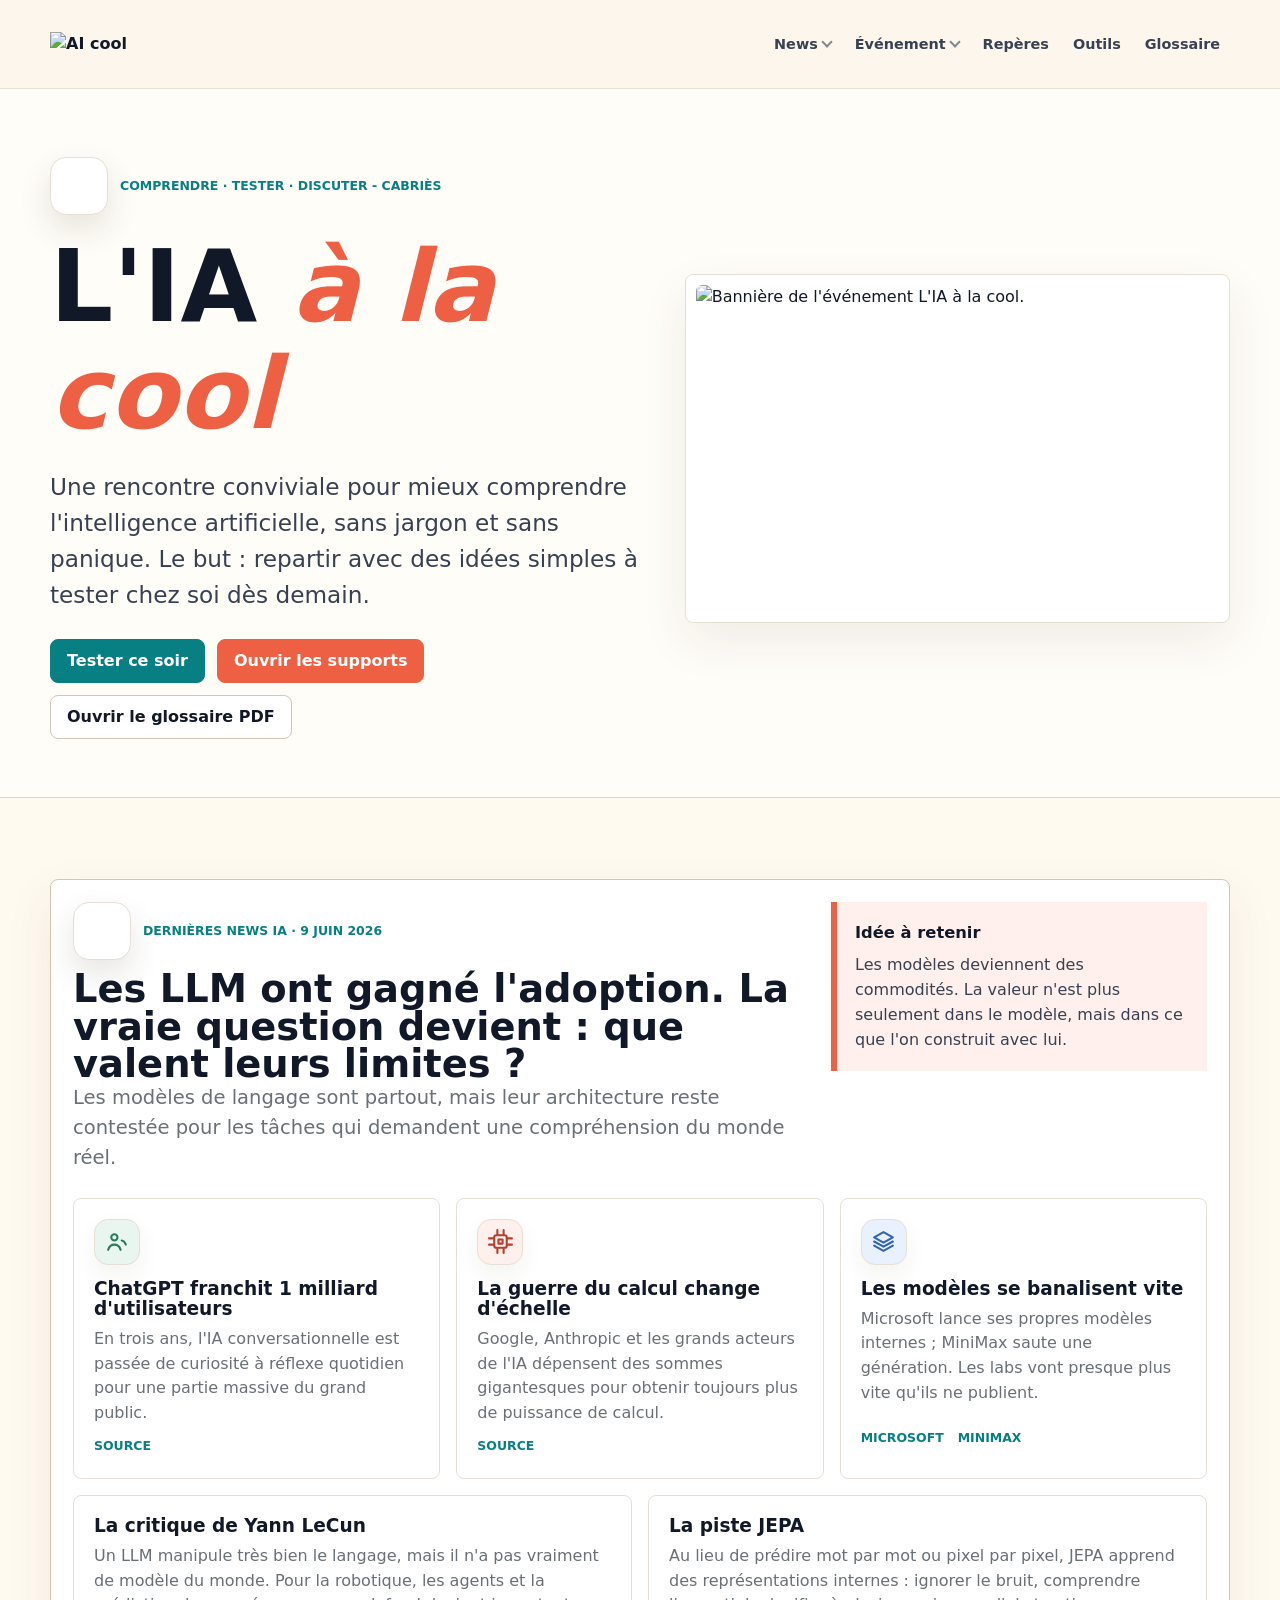
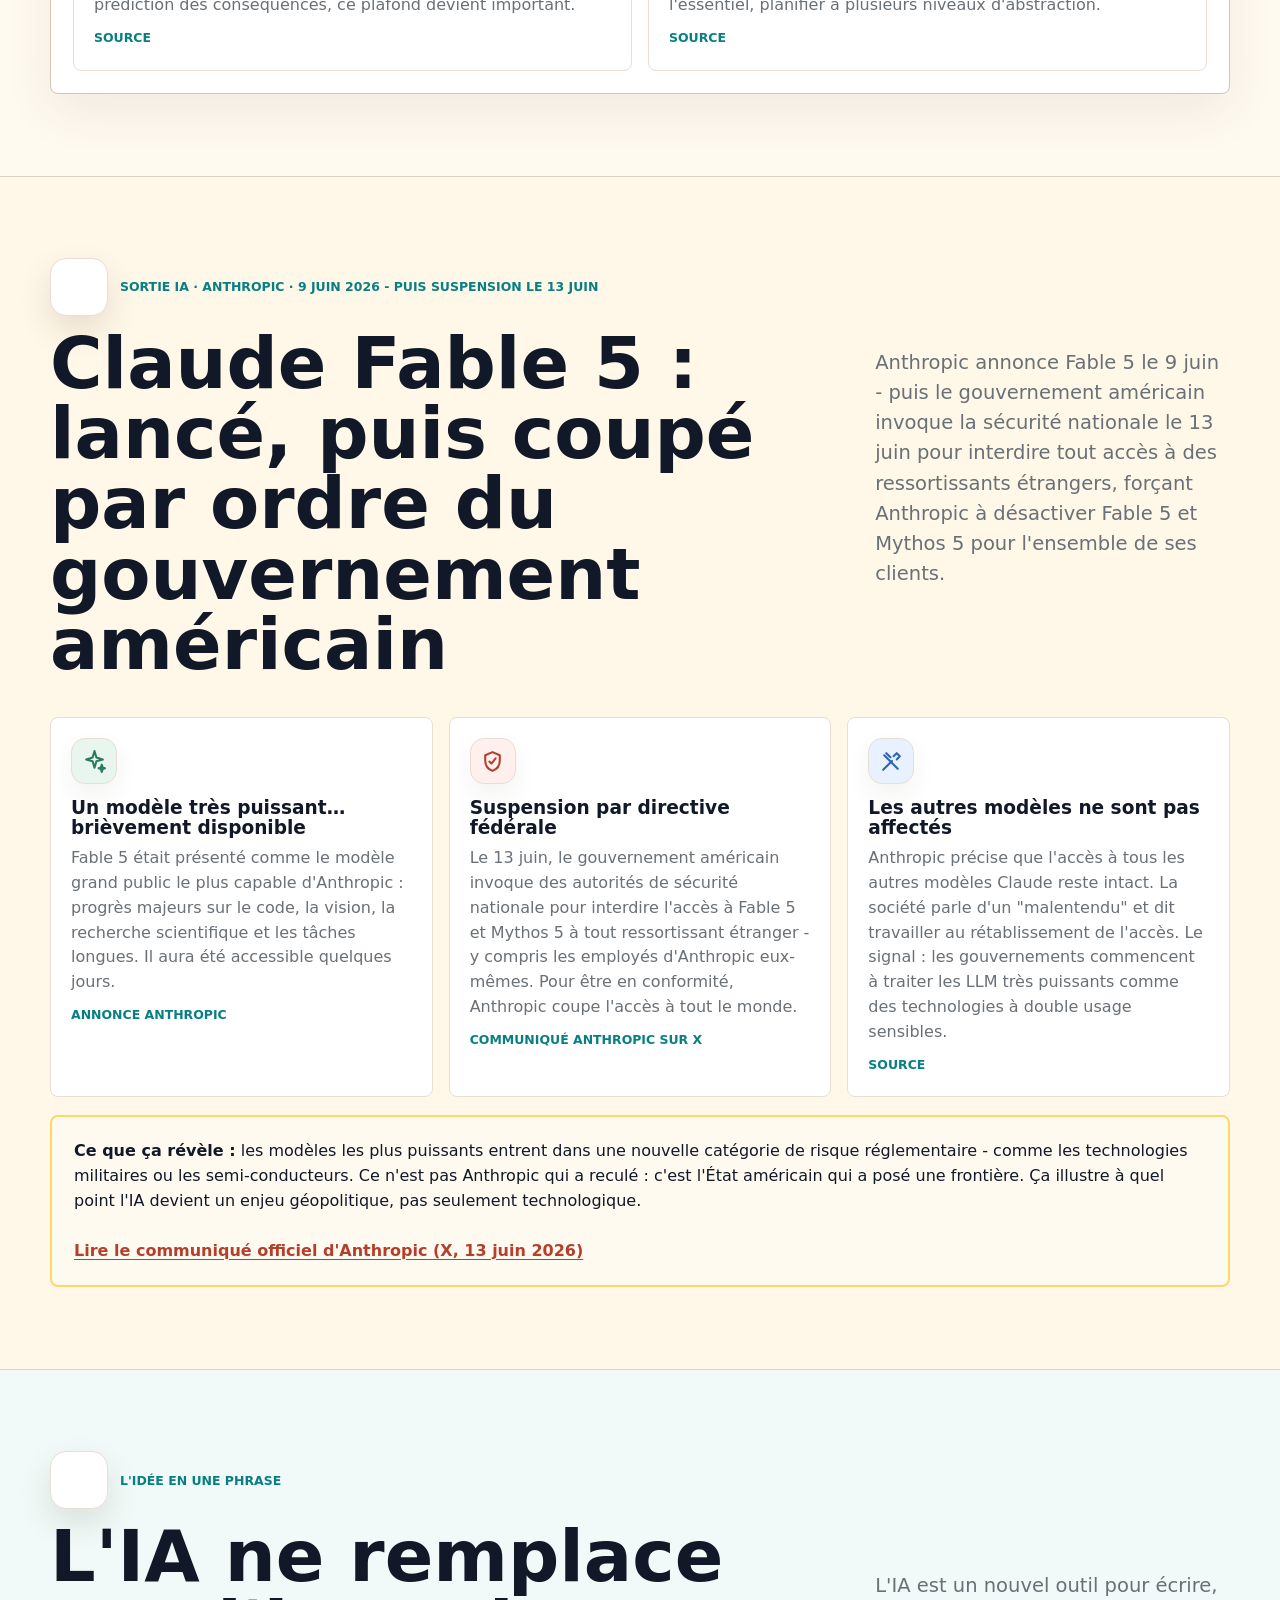
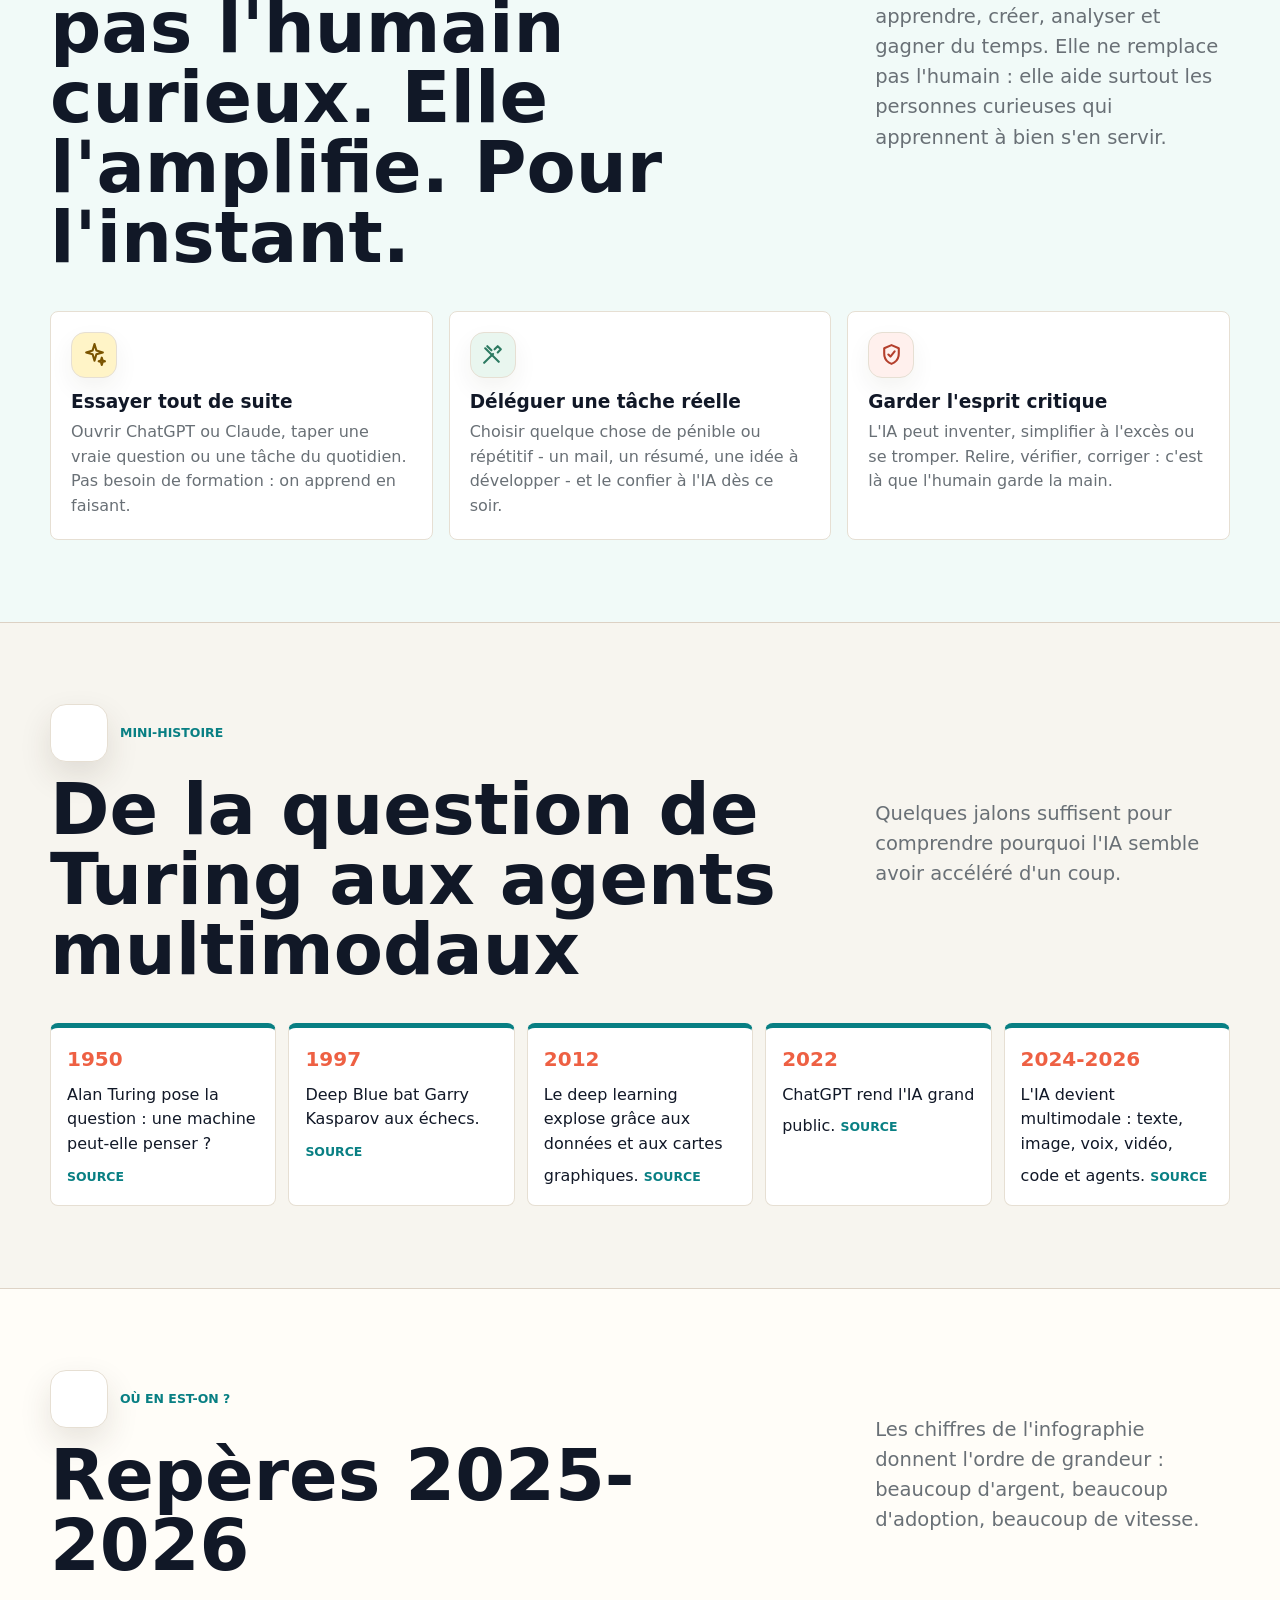
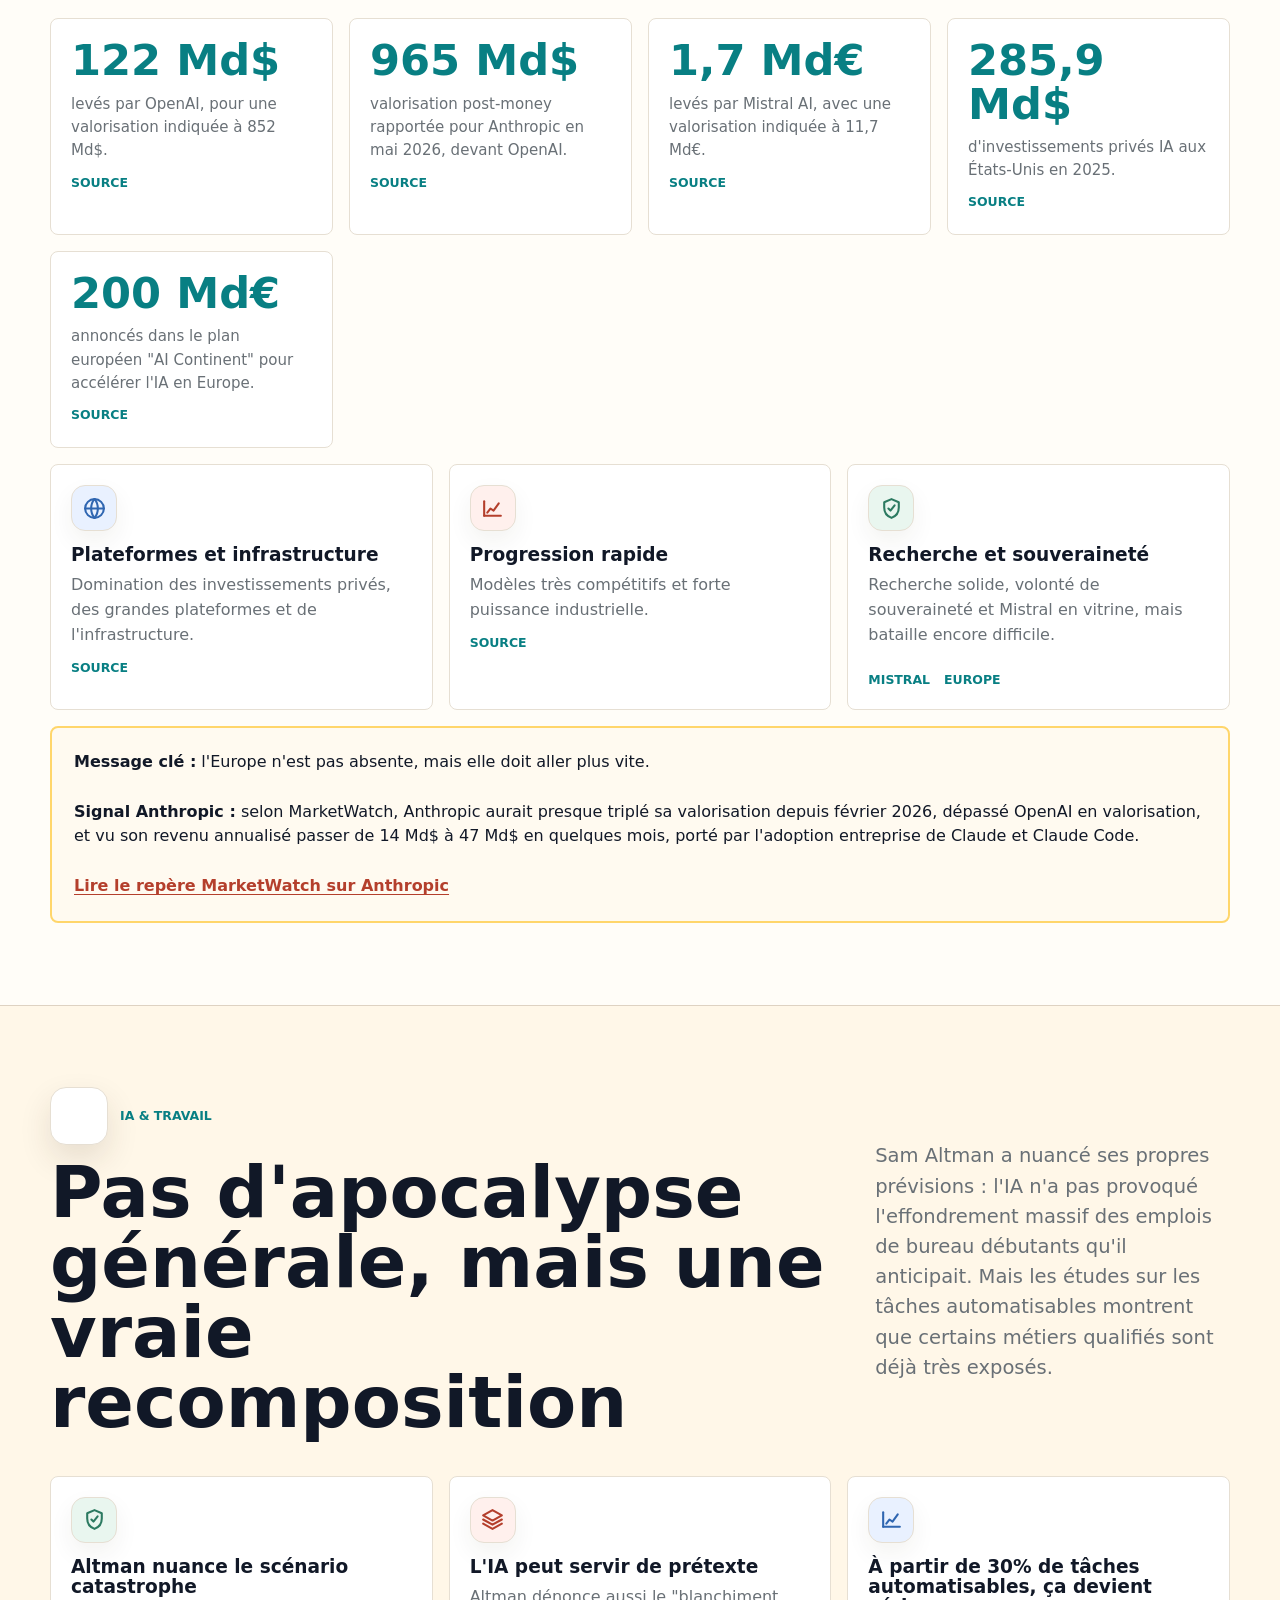
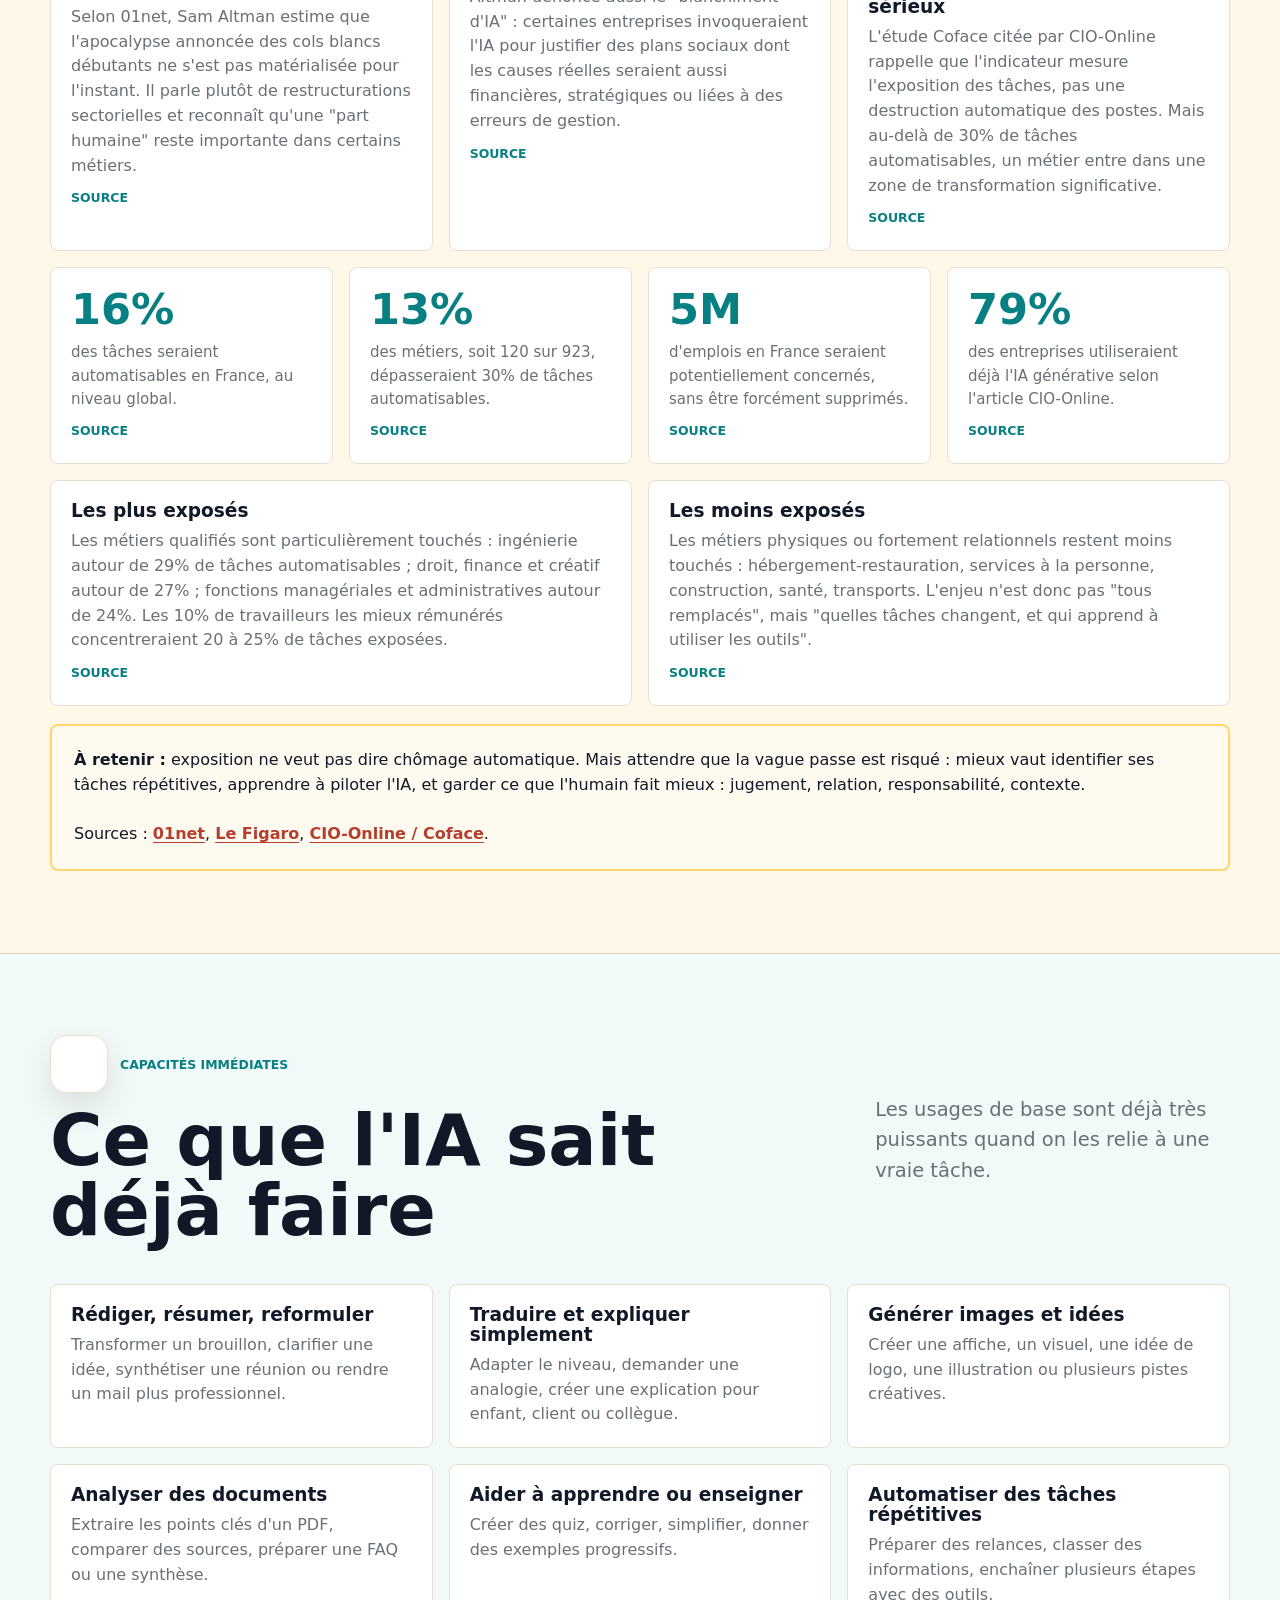
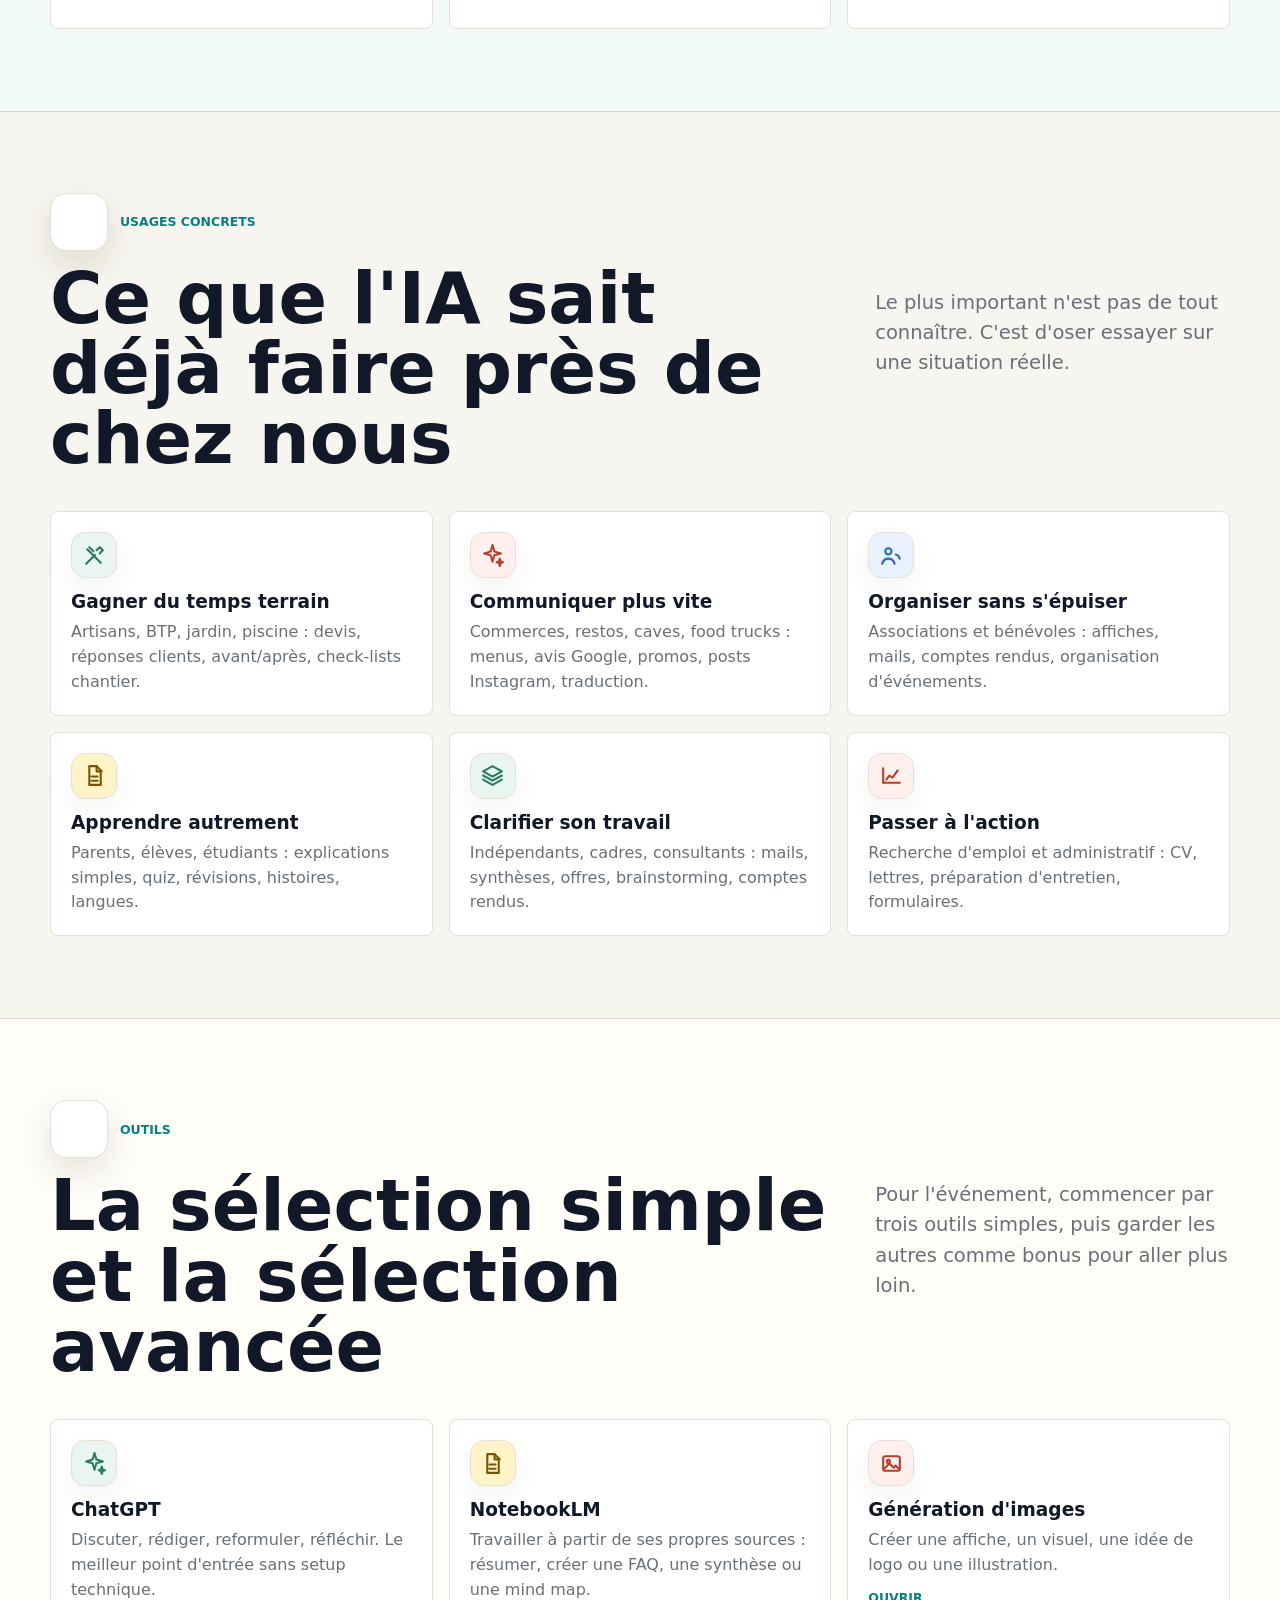
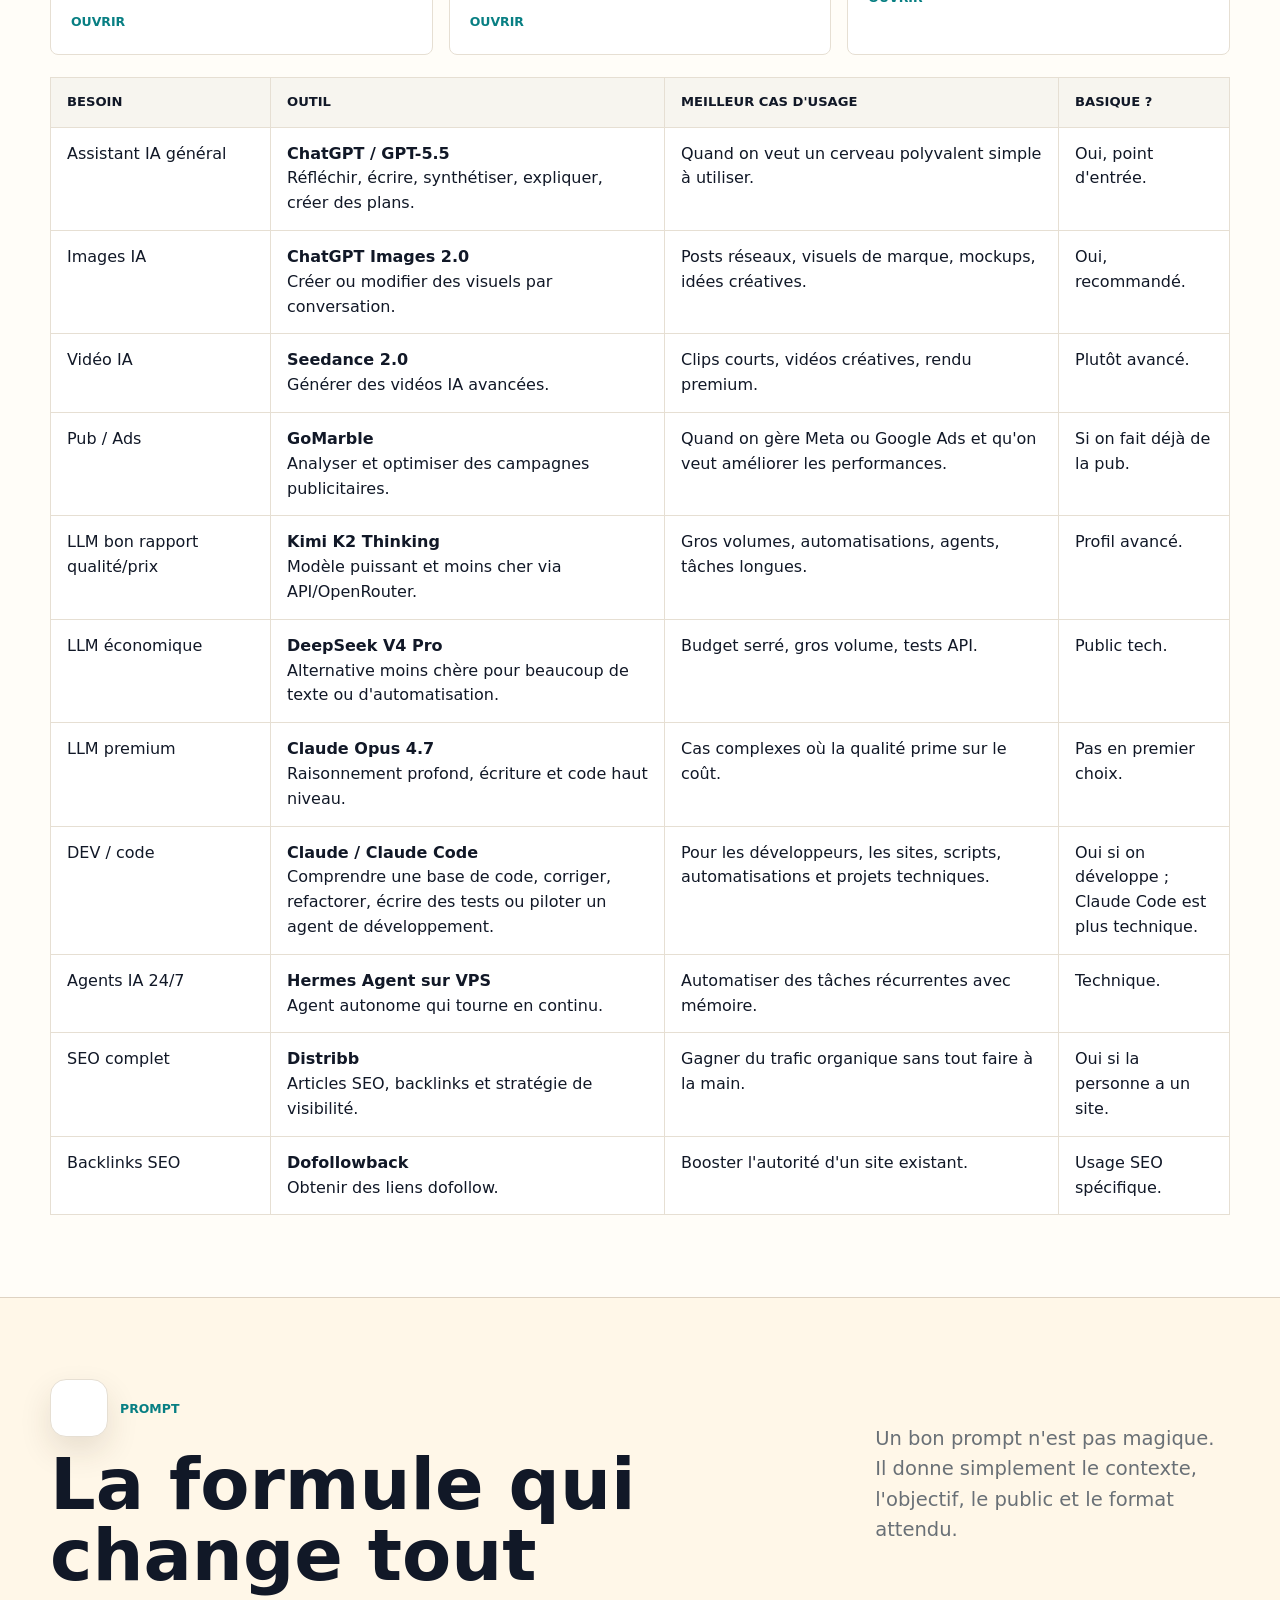
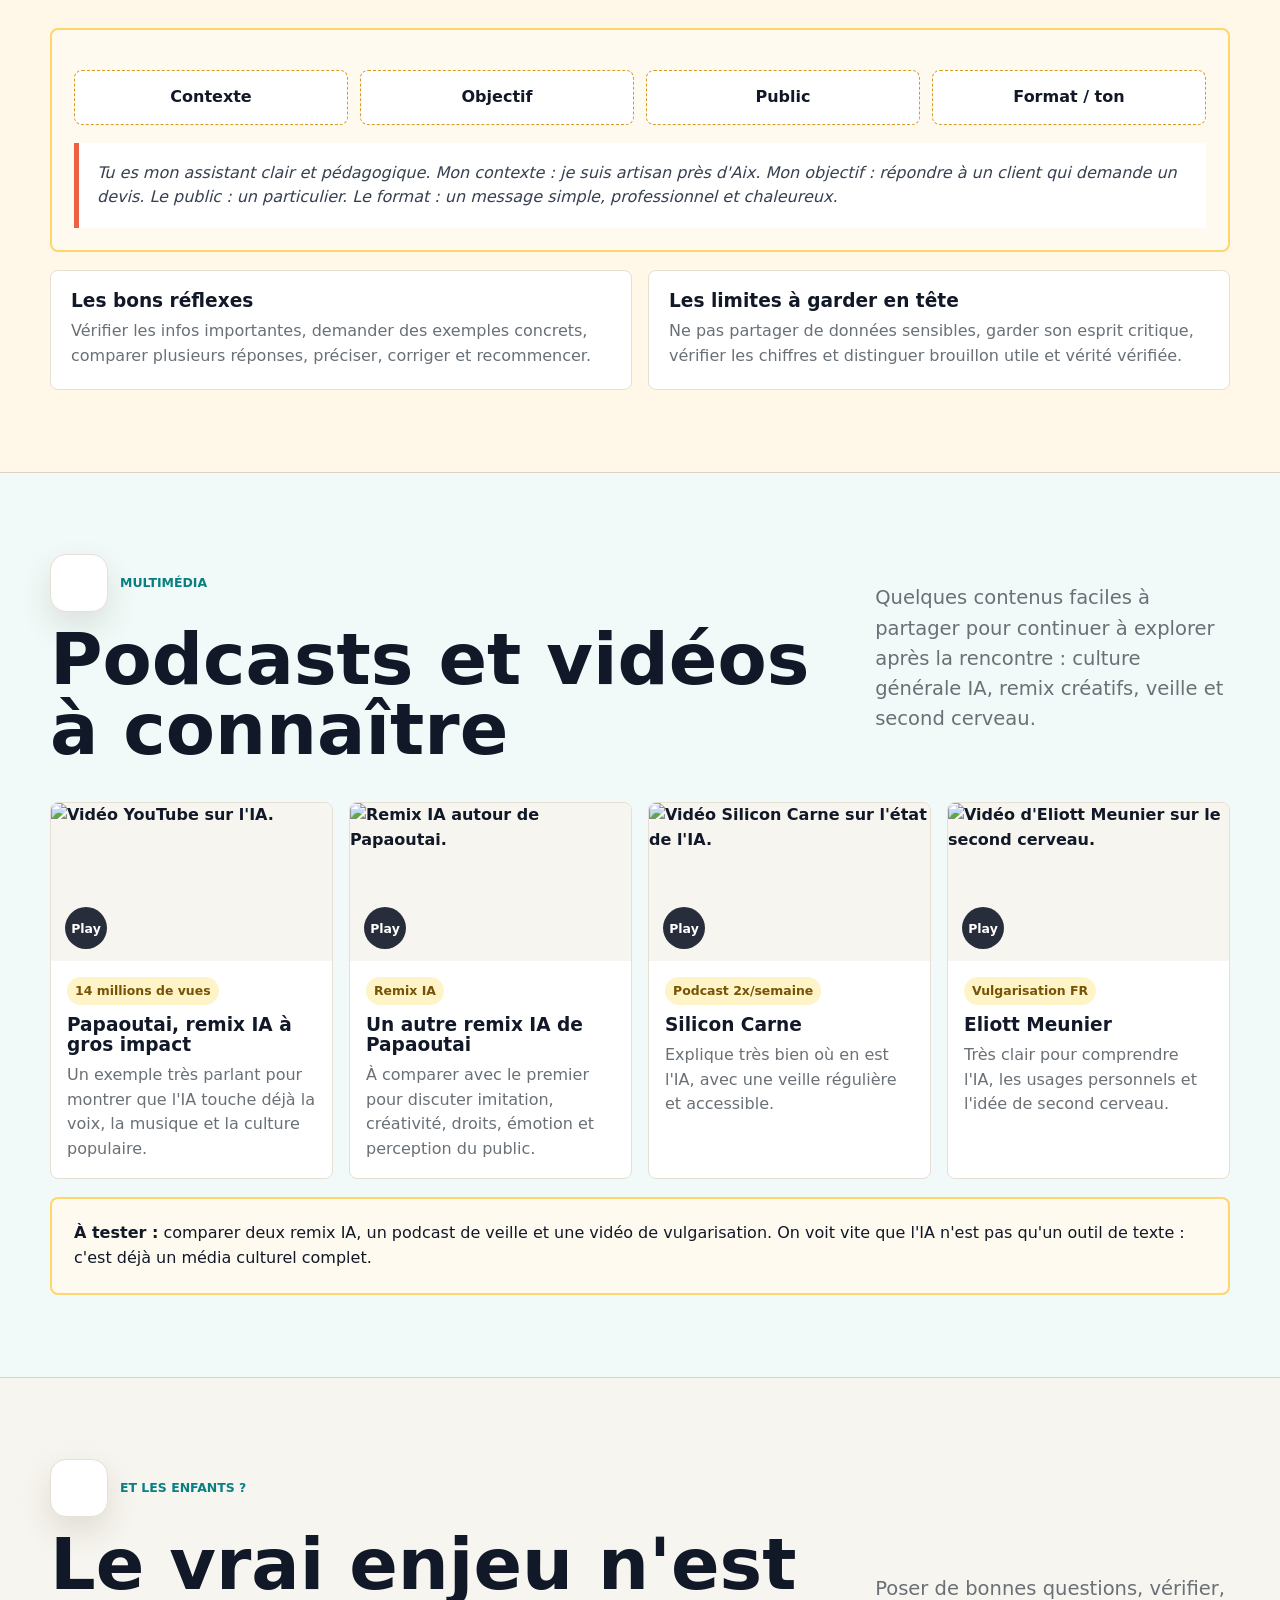
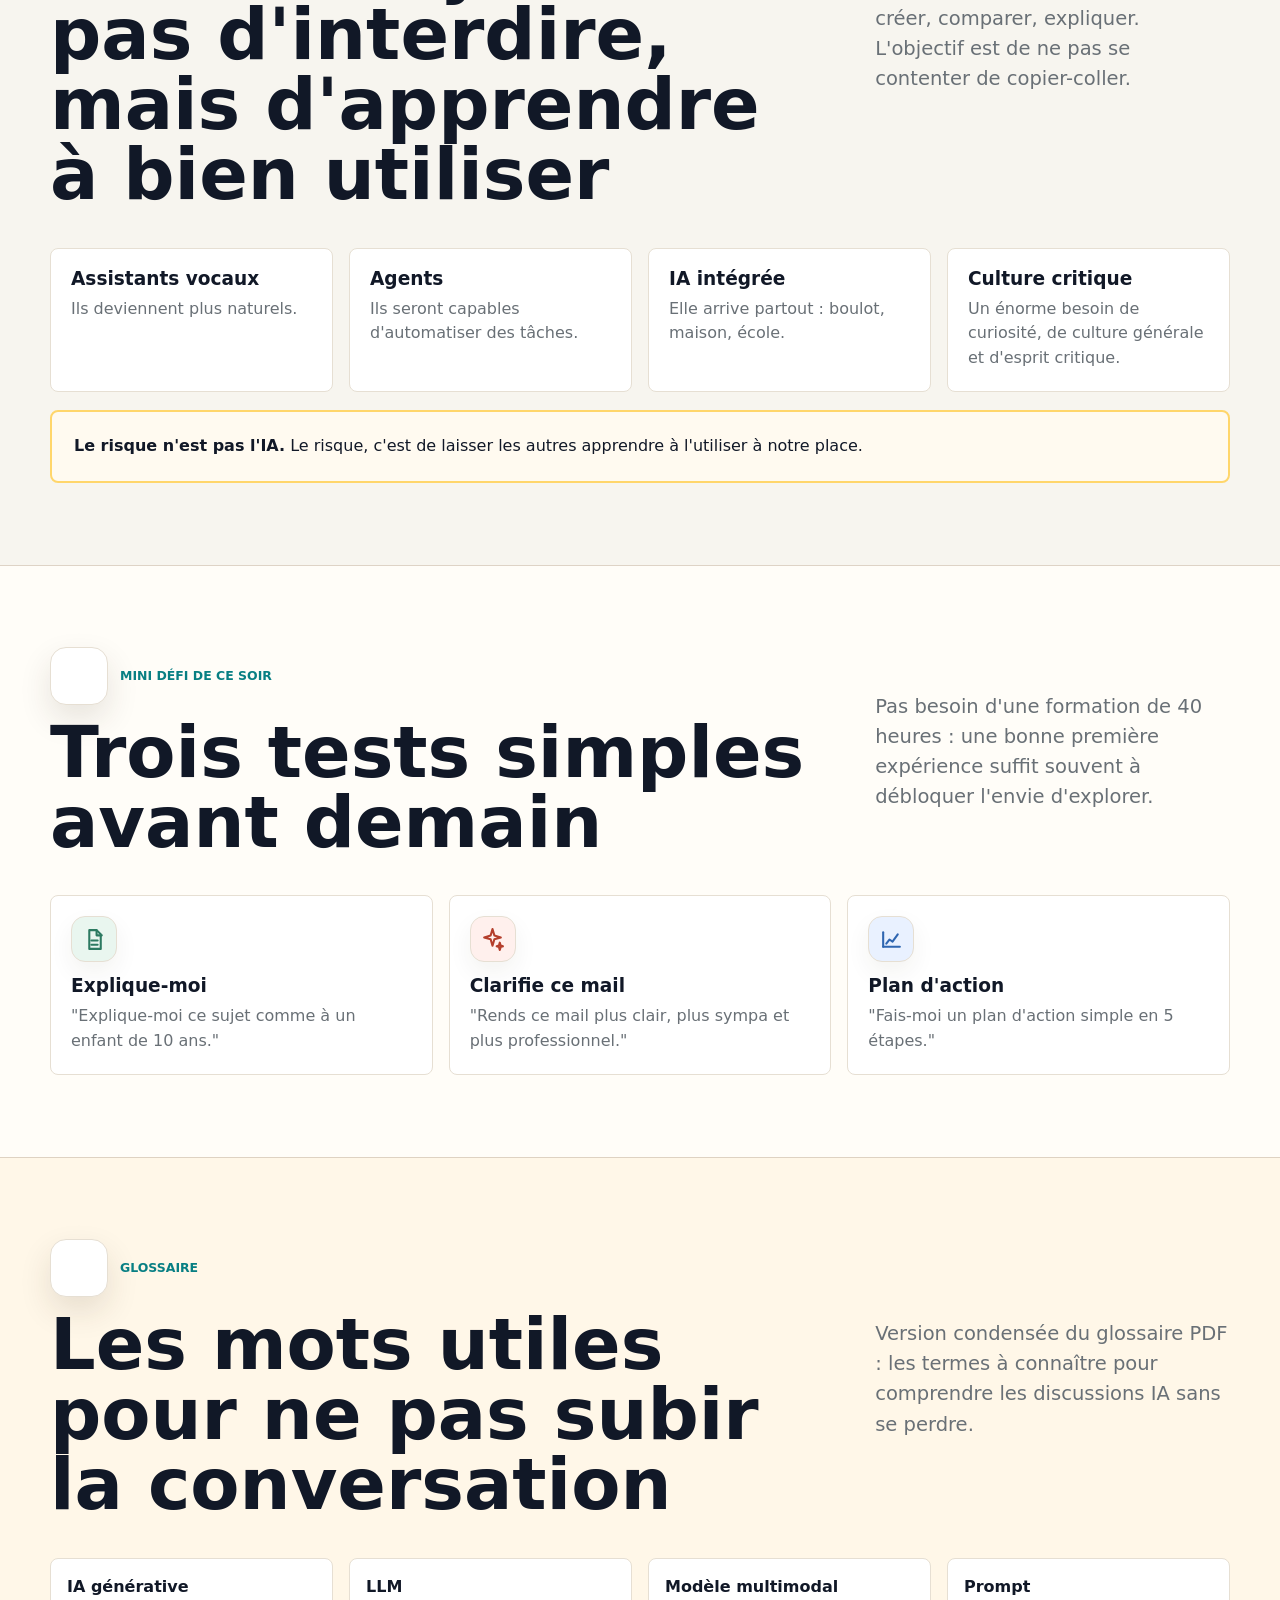
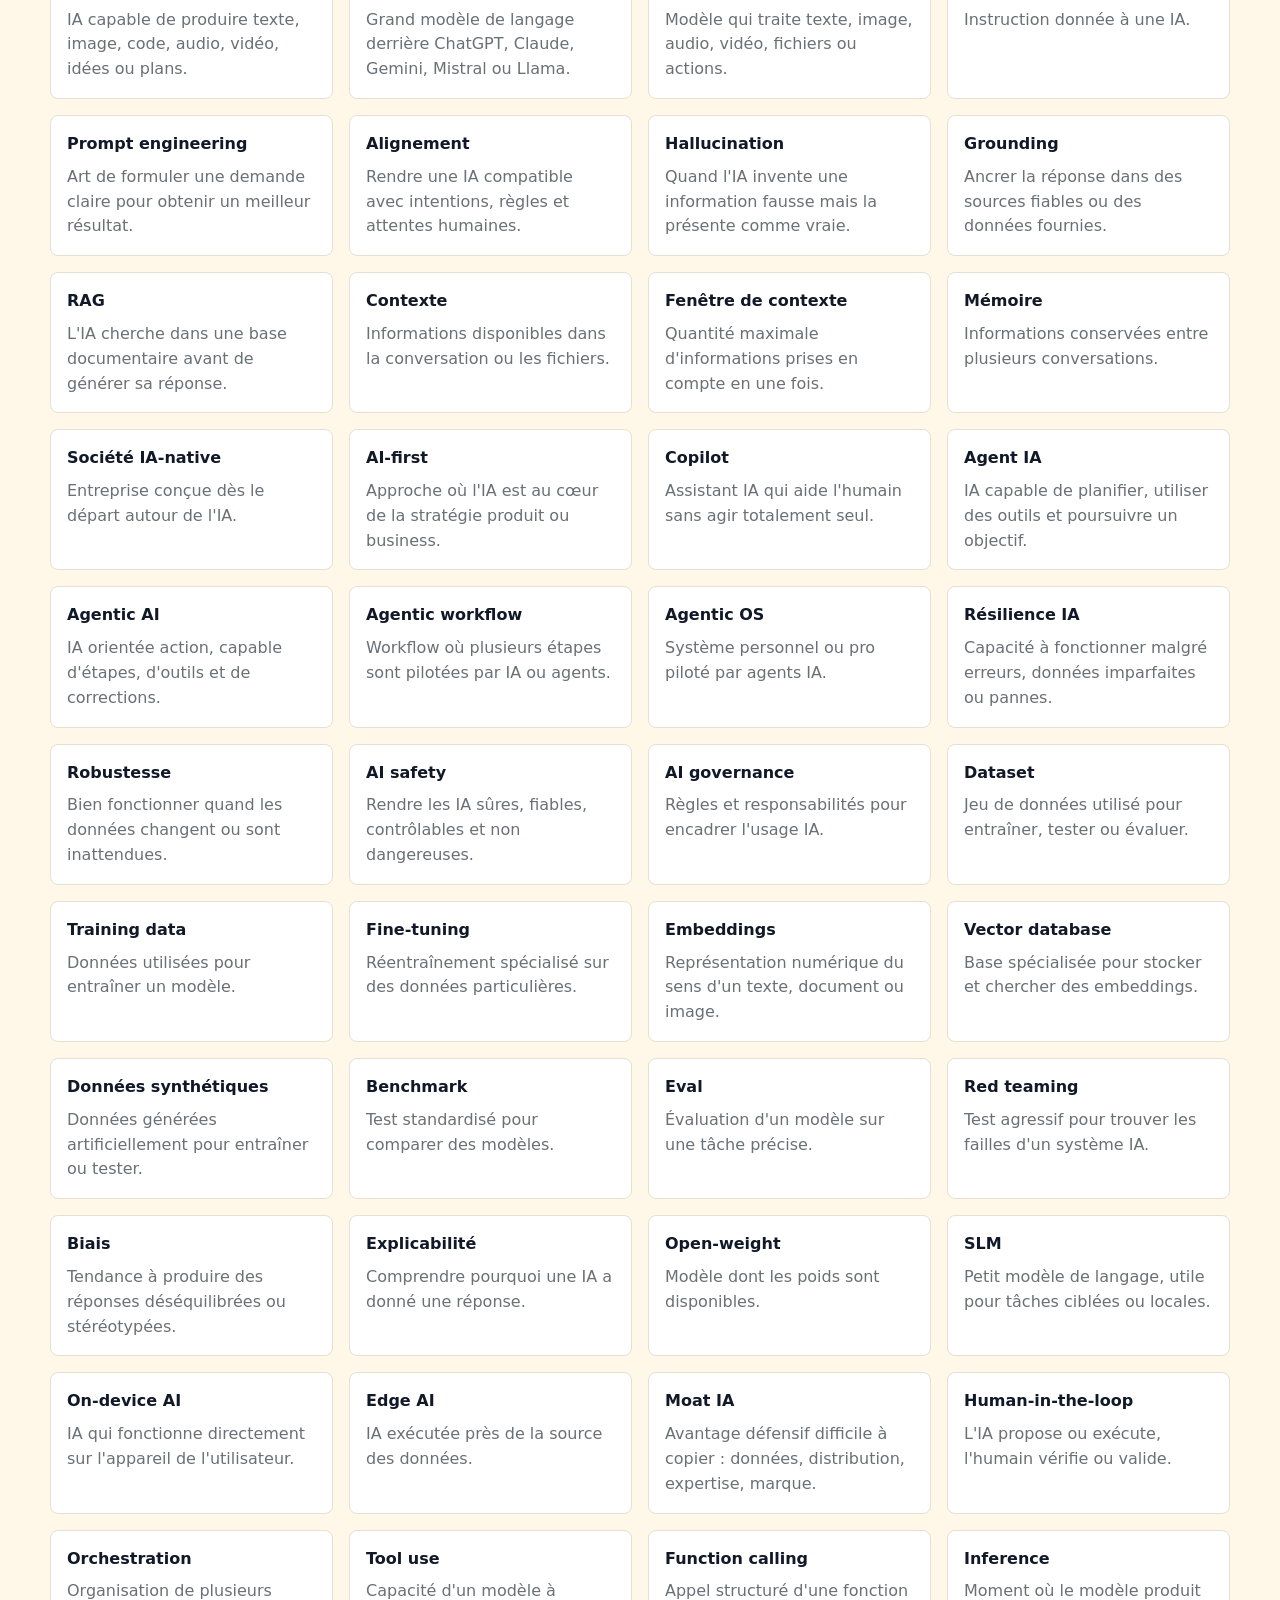
==== evenement-juin-2026.html @ 5c4feca9 "Restructure le site en News / Evenement / Ressources Nouvelle home = recap News Juillet 2026 (Grok 4" ====
<!doctype html>
<html lang="fr">
<head>
  <meta charset="utf-8">
  <meta name="viewport" content="width=device-width, initial-scale=1">
  <title>L'IA à la cool - Événement Juin 2026 - AI cool</title>
  <meta name="description" content="Le récap de l'événement L'IA à la cool (Cabriès, juin 2026) : comprendre, tester et discuter l'intelligence artificielle sans jargon.">
  <link rel="icon" href="favicon.ico" sizes="any">
  <link rel="icon" href="favicon-32.png" type="image/png" sizes="32x32">
  <link rel="icon" href="favicon-192.png" type="image/png" sizes="192x192">
  <link rel="apple-touch-icon" href="apple-touch-icon.png">
  <link rel="stylesheet" href="styles.css">
</head>
<body>
  <svg width="0" height="0" style="position:absolute" aria-hidden="true" focusable="false">
    <symbol id="icon-spark" viewBox="0 0 24 24"><path d="M12 2l1.8 6.2L20 10l-6.2 1.8L12 18l-1.8-6.2L4 10l6.2-1.8L12 2z"/><path d="M19 15l.8 2.7L22 18.5l-2.2.8L19 22l-.8-2.7-2.2-.8 2.2-.8L19 15z"/></symbol>
    <symbol id="icon-chip" viewBox="0 0 24 24"><rect x="6" y="6" width="12" height="12" rx="2"/><path d="M9 1v4M15 1v4M9 19v4M15 19v4M1 9h4M1 15h4M19 9h4M19 15h4"/><path d="M10 10h4v4h-4z"/></symbol>
    <symbol id="icon-layers" viewBox="0 0 24 24"><path d="M12 3l9 5-9 5-9-5 9-5z"/><path d="M3 12l9 5 9-5"/><path d="M3 16l9 5 9-5"/></symbol>
    <symbol id="icon-shield" viewBox="0 0 24 24"><path d="M12 3l7 3v5c0 5-3 8.5-7 10-4-1.5-7-5-7-10V6l7-3z"/><path d="M9 12l2 2 4-5"/></symbol>
    <symbol id="icon-graph" viewBox="0 0 24 24"><path d="M4 19V5"/><path d="M4 19h16"/><path d="M7 16l3-4 3 2 5-7"/></symbol>
    <symbol id="icon-globe" viewBox="0 0 24 24"><circle cx="12" cy="12" r="9"/><path d="M3 12h18"/><path d="M12 3c2.2 2.5 3.2 5.5 3.2 9S14.2 18.5 12 21"/><path d="M12 3c-2.2 2.5-3.2 5.5-3.2 9s1 6.5 3.2 9"/></symbol>
    <symbol id="icon-tools" viewBox="0 0 24 24"><path d="M14 7l3-3 3 3-3 3"/><path d="M4 20l8.5-8.5"/><path d="M7 4l4 4"/><path d="M5 6l13 13"/></symbol>
    <symbol id="icon-doc" viewBox="0 0 24 24"><path d="M7 3h7l4 4v14H7z"/><path d="M14 3v5h5"/><path d="M9 13h6M9 17h6"/></symbol>
    <symbol id="icon-image" viewBox="0 0 24 24"><rect x="4" y="5" width="16" height="14" rx="2"/><circle cx="9" cy="10" r="1.5"/><path d="M5 17l5-5 4 4 2-2 3 3"/></symbol>
    <symbol id="icon-people" viewBox="0 0 24 24"><circle cx="9" cy="8" r="3"/><path d="M3 20c1-3.2 3-5 6-5s5 1.8 6 5"/><path d="M16 11c1.8.2 3.2 1.5 4 4"/></symbol>
  </svg>

  <nav class="site-nav" aria-label="Navigation principale">
    <div class="nav-inner">
      <a class="brand" href="index.html" aria-label="Accueil AI cool">
        <img class="brand-logo" src="AIcool.webp" alt="AI cool">
      </a>
      <div class="nav-links">
        <span class="menu">
          <a href="index.html">News</a>
          <div class="submenu">
            <a href="index.html">Juillet 2026</a>
          </div>
        </span>
        <span class="menu">
          <a href="evenement-juin-2026.html">Événement</a>
          <div class="submenu">
            <a class="current" href="evenement-juin-2026.html">Juin 2026</a>
          </div>
        </span>
        <a href="ressources.html#reperes">Repères</a>
        <a href="ressources.html#outils">Outils</a>
        <a href="ressources.html#glossaire">Glossaire</a>
      </div>
    </div>
  </nav>

  <header class="hero" id="top">
    <div class="hero-copy">
      <span class="eyebrow">Comprendre · tester · discuter - Cabriès</span>
      <h1>L'IA <span class="script">à la cool</span></h1>
      <p class="hero-lead">Une rencontre conviviale pour mieux comprendre l'intelligence artificielle, sans jargon et sans panique. Le but : repartir avec des idées simples à tester chez soi dès demain.</p>
      <div class="hero-actions">
        <a class="button primary" href="#mini-defi">Tester ce soir</a>
        <a class="button warm" href="#supports">Ouvrir les supports</a>
        <a class="button" href="glossaire_termes_ia_simple.pdf">Ouvrir le glossaire PDF</a>
      </div>
    </div>
    <div class="hero-media">
      <img src="FB-event1.png" alt="Bannière de l'événement L'IA à la cool.">
    </div>
  </header>

  <main>
    <section id="news">
      <div class="news-panel">
        <div class="news-top">
          <div>
            <span class="eyebrow">Dernières news IA · 9 juin 2026</span>
            <h2 class="news-title">Les LLM ont gagné l'adoption. La vraie question devient : que valent leurs limites ?</h2>
            <p class="lead">Les modèles de langage sont partout, mais leur architecture reste contestée pour les tâches qui demandent une compréhension du monde réel.</p>
          </div>
          <aside class="quote-card">
            <strong>Idée à retenir</strong>
            Les modèles deviennent des commodités. La valeur n'est plus seulement dans le modèle, mais dans ce que l'on construit avec lui.
          </aside>
        </div>
        <div class="grid three" style="margin-top: 24px;">
          <article class="card">
            <span class="card-icon green" aria-label="Adoption"><svg><use href="#icon-people"></use></svg></span>
            <h3>ChatGPT franchit 1 milliard d'utilisateurs</h3>
            <p>En trois ans, l'IA conversationnelle est passée de curiosité à réflexe quotidien pour une partie massive du grand public.</p>
            <a class="source-link" href="https://m.economictimes.com/tech/artificial-intelligence/openai-anthropic-battle-for-wall-street-dominance-as-losses-mount/articleshow/131593241.cms" target="_blank" rel="noopener">Source</a>
          </article>
          <article class="card">
            <span class="card-icon orange" aria-label="Infrastructure"><svg><use href="#icon-chip"></use></svg></span>
            <h3>La guerre du calcul change d'échelle</h3>
            <p>Google, Anthropic et les grands acteurs de l'IA dépensent des sommes gigantesques pour obtenir toujours plus de puissance de calcul.</p>
            <a class="source-link" href="https://www.businessinsider.com/google-spacex-deal-920-million-month-compute-capacity-gemini-enterprise-2026-6" target="_blank" rel="noopener">Source</a>
          </article>
          <article class="card">
            <span class="card-icon blue" aria-label="Commoditisation"><svg><use href="#icon-layers"></use></svg></span>
            <h3>Les modèles se banalisent vite</h3>
            <p>Microsoft lance ses propres modèles internes ; MiniMax saute une génération. Les labs vont presque plus vite qu'ils ne publient.</p>
            <div class="source-list">
              <a href="https://www.businessinsider.com/microsoft-ai-models-azure-mai-transcribe-voice-image-foundry-openai-2026-4" target="_blank" rel="noopener">Microsoft</a>
              <a href="https://www.minimax.io/" target="_blank" rel="noopener">MiniMax</a>
            </div>
          </article>
        </div>
        <div class="grid two" style="margin-top: 16px;">
          <article class="card">
            <h3>La critique de Yann LeCun</h3>
            <p>Un LLM manipule très bien le langage, mais il n'a pas vraiment de modèle du monde. Pour la robotique, les agents et la prédiction des conséquences, ce plafond devient important.</p>
            <a class="source-link" href="https://www.ft.com/content/23fab126-f1d3-4add-a457-207a25730ad9" target="_blank" rel="noopener">Source</a>
          </article>
          <article class="card">
            <h3>La piste JEPA</h3>
            <p>Au lieu de prédire mot par mot ou pixel par pixel, JEPA apprend des représentations internes : ignorer le bruit, comprendre l'essentiel, planifier à plusieurs niveaux d'abstraction.</p>
            <a class="source-link" href="https://arxiv.org/abs/2511.08544" target="_blank" rel="noopener">Source</a>
          </article>
        </div>
      </div>
    </section>

    <section id="sortie-claude">
      <div class="section-head">
        <div>
          <span class="eyebrow">Sortie IA · Anthropic · 9 juin 2026 - puis suspension le 13 juin</span>
          <h2>Claude Fable 5 : lancé, puis coupé par ordre du gouvernement américain</h2>
        </div>
        <p class="lead">Anthropic annonce Fable 5 le 9 juin - puis le gouvernement américain invoque la sécurité nationale le 13 juin pour interdire tout accès à des ressortissants étrangers, forçant Anthropic à désactiver Fable 5 et Mythos 5 pour l'ensemble de ses clients.</p>
      </div>
      <div class="grid three">
        <article class="card">
          <span class="card-icon green" aria-label="Fable 5"><svg><use href="#icon-spark"></use></svg></span>
          <h3>Un modèle très puissant… brièvement disponible</h3>
          <p>Fable 5 était présenté comme le modèle grand public le plus capable d'Anthropic : progrès majeurs sur le code, la vision, la recherche scientifique et les tâches longues. Il aura été accessible quelques jours.</p>
          <a class="source-link" href="https://www.anthropic.com/news/claude-fable-5-mythos-5" target="_blank" rel="noopener">Annonce Anthropic</a>
        </article>
        <article class="card">
          <span class="card-icon orange" aria-label="Suspension"><svg><use href="#icon-shield"></use></svg></span>
          <h3>Suspension par directive fédérale</h3>
          <p>Le 13 juin, le gouvernement américain invoque des autorités de sécurité nationale pour interdire l'accès à Fable 5 et Mythos 5 à tout ressortissant étranger - y compris les employés d'Anthropic eux-mêmes. Pour être en conformité, Anthropic coupe l'accès à tout le monde.</p>
          <a class="source-link" href="https://x.com/AnthropicAI/status/2065597531644743999" target="_blank" rel="noopener">Communiqué Anthropic sur X</a>
        </article>
        <article class="card">
          <span class="card-icon blue" aria-label="Suite"><svg><use href="#icon-tools"></use></svg></span>
          <h3>Les autres modèles ne sont pas affectés</h3>
          <p>Anthropic précise que l'accès à tous les autres modèles Claude reste intact. La société parle d'un "malentendu" et dit travailler au rétablissement de l'accès. Le signal : les gouvernements commencent à traiter les LLM très puissants comme des technologies à double usage sensibles.</p>
          <a class="source-link" href="https://x.com/AnthropicAI/status/2065597531644743999" target="_blank" rel="noopener">Source</a>
        </article>
      </div>
      <div class="prompt-box" style="margin-top: 18px;">
        <strong>Ce que ça révèle :</strong> les modèles les plus puissants entrent dans une nouvelle catégorie de risque réglementaire - comme les technologies militaires ou les semi-conducteurs. Ce n'est pas Anthropic qui a reculé : c'est l'État américain qui a posé une frontière. Ça illustre à quel point l'IA devient un enjeu géopolitique, pas seulement technologique.
        <br><br>
        <a href="https://x.com/AnthropicAI/status/2065597531644743999" target="_blank" rel="noopener">Lire le communiqué officiel d'Anthropic (X, 13 juin 2026)</a>
      </div>
    </section>

    <section id="idee">
      <div class="section-head">
        <div>
          <span class="eyebrow">L'idée en une phrase</span>
          <h2>L'IA ne remplace pas l'humain curieux. Elle l'amplifie. Pour l'instant.</h2>
        </div>
        <p class="lead">L'IA est un nouvel outil pour écrire, apprendre, créer, analyser et gagner du temps. Elle ne remplace pas l'humain : elle aide surtout les personnes curieuses qui apprennent à bien s'en servir.</p>
      </div>
      <div class="grid three">
        <article class="card">
          <span class="card-icon yellow" aria-label="Essayer tout de suite"><svg><use href="#icon-spark"></use></svg></span>
          <h3>Essayer tout de suite</h3>
          <p>Ouvrir ChatGPT ou Claude, taper une vraie question ou une tâche du quotidien. Pas besoin de formation : on apprend en faisant.</p>
        </article>
        <article class="card">
          <span class="card-icon green" aria-label="Déléguer une tâche réelle"><svg><use href="#icon-tools"></use></svg></span>
          <h3>Déléguer une tâche réelle</h3>
          <p>Choisir quelque chose de pénible ou répétitif - un mail, un résumé, une idée à développer - et le confier à l'IA dès ce soir.</p>
        </article>
        <article class="card">
          <span class="card-icon orange" aria-label="Garder l'esprit critique"><svg><use href="#icon-shield"></use></svg></span>
          <h3>Garder l'esprit critique</h3>
          <p>L'IA peut inventer, simplifier à l'excès ou se tromper. Relire, vérifier, corriger : c'est là que l'humain garde la main.</p>
        </article>
      </div>
    </section>

    <section id="reperes">
      <div class="section-head">
        <div>
          <span class="eyebrow">Mini-histoire</span>
          <h2>De la question de Turing aux agents multimodaux</h2>
        </div>
        <p class="lead">Quelques jalons suffisent pour comprendre pourquoi l'IA semble avoir accéléré d'un coup.</p>
      </div>
      <div class="timeline">
        <article class="moment">
          <time>1950</time>
          Alan Turing pose la question : une machine peut-elle penser ?
          <a class="source-link" href="https://academic.oup.com/mind/article/LIX/236/433/986238" target="_blank" rel="noopener">Source</a>
        </article>
        <article class="moment">
          <time>1997</time>
          Deep Blue bat Garry Kasparov aux échecs.
          <a class="source-link" href="https://www.ibm.com/history/deep-blue" target="_blank" rel="noopener">Source</a>
        </article>
        <article class="moment">
          <time>2012</time>
          Le deep learning explose grâce aux données et aux cartes graphiques.
          <a class="source-link" href="https://papers.nips.cc/paper_files/paper/2012/hash/c399862d3b9d6b76c8436e924a68c45b-Abstract.html" target="_blank" rel="noopener">Source</a>
        </article>
        <article class="moment">
          <time>2022</time>
          ChatGPT rend l'IA grand public.
          <a class="source-link" href="https://openai.com/index/chatgpt/" target="_blank" rel="noopener">Source</a>
        </article>
        <article class="moment">
          <time>2024-2026</time>
          L'IA devient multimodale : texte, image, voix, vidéo, code et agents.
          <a class="source-link" href="https://hai.stanford.edu/ai-index/2025-ai-index-report" target="_blank" rel="noopener">Source</a>
        </article>
      </div>
    </section>

    <section>
      <div class="section-head">
        <div>
          <span class="eyebrow">Où en est-on ?</span>
          <h2>Repères 2025-2026</h2>
        </div>
        <p class="lead">Les chiffres de l'infographie donnent l'ordre de grandeur : beaucoup d'argent, beaucoup d'adoption, beaucoup de vitesse.</p>
      </div>
      <div class="grid four">
        <article class="stat">
          <strong>122 Md$</strong>
          <span>levés par OpenAI, pour une valorisation indiquée à 852 Md$.</span>
          <a class="source-link" href="https://www.theguardian.com/technology/2026/mar/31/openai-raises-122-billion-ai-boom" target="_blank" rel="noopener">Source</a>
        </article>
        <article class="stat">
          <strong>965 Md$</strong>
          <span>valorisation post-money rapportée pour Anthropic en mai 2026, devant OpenAI.</span>
          <a class="source-link" href="https://www.marketwatch.com/story/anthropic-nears-1-trillion-valuation-leapfrogging-openai-ac2dc81f" target="_blank" rel="noopener">Source</a>
        </article>
        <article class="stat">
          <strong>1,7 Md€</strong>
          <span>levés par Mistral AI, avec une valorisation indiquée à 11,7 Md€.</span>
          <a class="source-link" href="https://www.lemonde.fr/economie/article/2025/09/09/ia-la-start-up-francaise-mistral-ai-valorisee-11-7-milliards-d-euros-apres-avoir-leve-1-7-milliard_6640102_3234.html" target="_blank" rel="noopener">Source</a>
        </article>
        <article class="stat">
          <strong>285,9 Md$</strong>
          <span>d'investissements privés IA aux États-Unis en 2025.</span>
          <a class="source-link" href="https://hai.stanford.edu/ai-index/2025-ai-index-report" target="_blank" rel="noopener">Source</a>
        </article>
        <article class="stat">
          <strong>200 Md€</strong>
          <span>annoncés dans le plan européen "AI Continent" pour accélérer l'IA en Europe.</span>
          <a class="source-link" href="https://digital-strategy.ec.europa.eu/en/news/eu-launches-investai-initiative-mobilise-eu200-billion-investment-artificial-intelligence" target="_blank" rel="noopener">Source</a>
        </article>
      </div>
      <div class="grid three" style="margin-top: 16px;">
        <article class="card">
          <span class="card-icon blue" aria-label="États-Unis"><svg><use href="#icon-globe"></use></svg></span>
          <h3>Plateformes et infrastructure</h3>
          <p>Domination des investissements privés, des grandes plateformes et de l'infrastructure.</p>
          <a class="source-link" href="https://hai.stanford.edu/ai-index/2025-ai-index-report" target="_blank" rel="noopener">Source</a>
        </article>
        <article class="card">
          <span class="card-icon orange" aria-label="Chine"><svg><use href="#icon-graph"></use></svg></span>
          <h3>Progression rapide</h3>
          <p>Modèles très compétitifs et forte puissance industrielle.</p>
          <a class="source-link" href="https://hai.stanford.edu/ai-index/2025-ai-index-report" target="_blank" rel="noopener">Source</a>
        </article>
        <article class="card">
          <span class="card-icon green" aria-label="Europe / France"><svg><use href="#icon-shield"></use></svg></span>
          <h3>Recherche et souveraineté</h3>
          <p>Recherche solide, volonté de souveraineté et Mistral en vitrine, mais bataille encore difficile.</p>
          <div class="source-list">
            <a href="https://www.lemonde.fr/economie/article/2025/09/09/ia-la-start-up-francaise-mistral-ai-valorisee-11-7-milliards-d-euros-apres-avoir-leve-1-7-milliard_6640102_3234.html" target="_blank" rel="noopener">Mistral</a>
            <a href="https://digital-strategy.ec.europa.eu/en/news/eu-launches-investai-initiative-mobilise-eu200-billion-investment-artificial-intelligence" target="_blank" rel="noopener">Europe</a>
          </div>
        </article>
      </div>
      <div class="prompt-box" style="margin-top: 16px;">
        <strong>Message clé :</strong> l'Europe n'est pas absente, mais elle doit aller plus vite.
        <br><br>
        <strong>Signal Anthropic :</strong> selon MarketWatch, Anthropic aurait presque triplé sa valorisation depuis février 2026, dépassé OpenAI en valorisation, et vu son revenu annualisé passer de 14 Md$ à 47 Md$ en quelques mois, porté par l'adoption entreprise de Claude et Claude Code.
        <br><br>
        <a href="https://www.marketwatch.com/story/anthropic-nears-1-trillion-valuation-leapfrogging-openai-ac2dc81f" target="_blank" rel="noopener">Lire le repère MarketWatch sur Anthropic</a>
      </div>
    </section>

    <section id="travail">
      <div class="section-head">
        <div>
          <span class="eyebrow">IA & travail</span>
          <h2>Pas d'apocalypse générale, mais une vraie recomposition</h2>
        </div>
        <p class="lead">Sam Altman a nuancé ses propres prévisions : l'IA n'a pas provoqué l'effondrement massif des emplois de bureau débutants qu'il anticipait. Mais les études sur les tâches automatisables montrent que certains métiers qualifiés sont déjà très exposés.</p>
      </div>
      <div class="grid three">
        <article class="card">
          <span class="card-icon green" aria-label="Pas d'effondrement immédiat"><svg><use href="#icon-shield"></use></svg></span>
          <h3>Altman nuance le scénario catastrophe</h3>
          <p>Selon 01net, Sam Altman estime que l'apocalypse annoncée des cols blancs débutants ne s'est pas matérialisée pour l'instant. Il parle plutôt de restructurations sectorielles et reconnaît qu'une "part humaine" reste importante dans certains métiers.</p>
          <a class="source-link" href="https://www.01net.com/actualites/sam-altman-change-davis-lia-ne-devrait-pas-provoquer-dapocalypse-sur-le-marche-du-travail-pour-linstant.html" target="_blank" rel="noopener">Source</a>
        </article>
        <article class="card">
          <span class="card-icon orange" aria-label="Attention aux excuses"><svg><use href="#icon-layers"></use></svg></span>
          <h3>L'IA peut servir de prétexte</h3>
          <p>Altman dénonce aussi le "blanchiment d'IA" : certaines entreprises invoqueraient l'IA pour justifier des plans sociaux dont les causes réelles seraient aussi financières, stratégiques ou liées à des erreurs de gestion.</p>
          <a class="source-link" href="https://www.lefigaro.fr/secteur/high-tech/pour-sam-altman-l-ia-serait-l-excuse-bien-commode-de-nombreuses-entreprises-pour-justifier-leurs-plans-sociaux-20260222" target="_blank" rel="noopener">Source</a>
        </article>
        <article class="card">
          <span class="card-icon blue" aria-label="Seuil Coface"><svg><use href="#icon-graph"></use></svg></span>
          <h3>À partir de 30% de tâches automatisables, ça devient sérieux</h3>
          <p>L'étude Coface citée par CIO-Online rappelle que l'indicateur mesure l'exposition des tâches, pas une destruction automatique des postes. Mais au-delà de 30% de tâches automatisables, un métier entre dans une zone de transformation significative.</p>
          <a class="source-link" href="https://www.cio-online.com/actualites/lire-des-30-de-taches-automatisables-par-l-ia-l-emploi-est-menace-16971.html" target="_blank" rel="noopener">Source</a>
        </article>
      </div>
      <div class="grid four" style="margin-top: 16px;">
        <article class="stat">
          <strong>16%</strong>
          <span>des tâches seraient automatisables en France, au niveau global.</span>
          <a class="source-link" href="https://www.cio-online.com/actualites/lire-des-30-de-taches-automatisables-par-l-ia-l-emploi-est-menace-16971.html" target="_blank" rel="noopener">Source</a>
        </article>
        <article class="stat">
          <strong>13%</strong>
          <span>des métiers, soit 120 sur 923, dépasseraient 30% de tâches automatisables.</span>
          <a class="source-link" href="https://www.cio-online.com/actualites/lire-des-30-de-taches-automatisables-par-l-ia-l-emploi-est-menace-16971.html" target="_blank" rel="noopener">Source</a>
        </article>
        <article class="stat">
          <strong>5M</strong>
          <span>d'emplois en France seraient potentiellement concernés, sans être forcément supprimés.</span>
          <a class="source-link" href="https://www.cio-online.com/actualites/lire-des-30-de-taches-automatisables-par-l-ia-l-emploi-est-menace-16971.html" target="_blank" rel="noopener">Source</a>
        </article>
        <article class="stat">
          <strong>79%</strong>
          <span>des entreprises utiliseraient déjà l'IA générative selon l'article CIO-Online.</span>
          <a class="source-link" href="https://www.cio-online.com/actualites/lire-des-30-de-taches-automatisables-par-l-ia-l-emploi-est-menace-16971.html" target="_blank" rel="noopener">Source</a>
        </article>
      </div>
      <div class="grid two" style="margin-top: 16px;">
        <article class="card">
          <h3>Les plus exposés</h3>
          <p>Les métiers qualifiés sont particulièrement touchés : ingénierie autour de 29% de tâches automatisables ; droit, finance et créatif autour de 27% ; fonctions managériales et administratives autour de 24%. Les 10% de travailleurs les mieux rémunérés concentreraient 20 à 25% de tâches exposées.</p>
          <a class="source-link" href="https://www.cio-online.com/actualites/lire-des-30-de-taches-automatisables-par-l-ia-l-emploi-est-menace-16971.html" target="_blank" rel="noopener">Source</a>
        </article>
        <article class="card">
          <h3>Les moins exposés</h3>
          <p>Les métiers physiques ou fortement relationnels restent moins touchés : hébergement-restauration, services à la personne, construction, santé, transports. L'enjeu n'est donc pas "tous remplacés", mais "quelles tâches changent, et qui apprend à utiliser les outils".</p>
          <a class="source-link" href="https://www.cio-online.com/actualites/lire-des-30-de-taches-automatisables-par-l-ia-l-emploi-est-menace-16971.html" target="_blank" rel="noopener">Source</a>
        </article>
      </div>
      <div class="prompt-box" style="margin-top: 18px;">
        <strong>À retenir :</strong> exposition ne veut pas dire chômage automatique. Mais attendre que la vague passe est risqué : mieux vaut identifier ses tâches répétitives, apprendre à piloter l'IA, et garder ce que l'humain fait mieux : jugement, relation, responsabilité, contexte.
        <br><br>
        Sources :
        <a href="https://www.01net.com/actualites/sam-altman-change-davis-lia-ne-devrait-pas-provoquer-dapocalypse-sur-le-marche-du-travail-pour-linstant.html" target="_blank" rel="noopener">01net</a>,
        <a href="https://www.lefigaro.fr/secteur/high-tech/pour-sam-altman-l-ia-serait-l-excuse-bien-commode-de-nombreuses-entreprises-pour-justifier-leurs-plans-sociaux-20260222" target="_blank" rel="noopener">Le Figaro</a>,
        <a href="https://www.cio-online.com/actualites/lire-des-30-de-taches-automatisables-par-l-ia-l-emploi-est-menace-16971.html" target="_blank" rel="noopener">CIO-Online / Coface</a>.
      </div>
    </section>

    <section>
      <div class="section-head">
        <div>
          <span class="eyebrow">Capacités immédiates</span>
          <h2>Ce que l'IA sait déjà faire</h2>
        </div>
        <p class="lead">Les usages de base sont déjà très puissants quand on les relie à une vraie tâche.</p>
      </div>
      <div class="grid three">
        <article class="card"><h3>Rédiger, résumer, reformuler</h3><p>Transformer un brouillon, clarifier une idée, synthétiser une réunion ou rendre un mail plus professionnel.</p></article>
        <article class="card"><h3>Traduire et expliquer simplement</h3><p>Adapter le niveau, demander une analogie, créer une explication pour enfant, client ou collègue.</p></article>
        <article class="card"><h3>Générer images et idées</h3><p>Créer une affiche, un visuel, une idée de logo, une illustration ou plusieurs pistes créatives.</p></article>
        <article class="card"><h3>Analyser des documents</h3><p>Extraire les points clés d'un PDF, comparer des sources, préparer une FAQ ou une synthèse.</p></article>
        <article class="card"><h3>Aider à apprendre ou enseigner</h3><p>Créer des quiz, corriger, simplifier, donner des exemples progressifs.</p></article>
        <article class="card"><h3>Automatiser des tâches répétitives</h3><p>Préparer des relances, classer des informations, enchaîner plusieurs étapes avec des outils.</p></article>
      </div>
    </section>

    <section id="usages">
      <div class="section-head">
        <div>
          <span class="eyebrow">Usages concrets</span>
          <h2>Ce que l'IA sait déjà faire près de chez nous</h2>
        </div>
        <p class="lead">Le plus important n'est pas de tout connaître. C'est d'oser essayer sur une situation réelle.</p>
      </div>
      <div class="grid three">
        <article class="card"><span class="card-icon green" aria-label="Artisanat"><svg><use href="#icon-tools"></use></svg></span><h3>Gagner du temps terrain</h3><p>Artisans, BTP, jardin, piscine : devis, réponses clients, avant/après, check-lists chantier.</p></article>
        <article class="card"><span class="card-icon orange" aria-label="Commerce"><svg><use href="#icon-spark"></use></svg></span><h3>Communiquer plus vite</h3><p>Commerces, restos, caves, food trucks : menus, avis Google, promos, posts Instagram, traduction.</p></article>
        <article class="card"><span class="card-icon blue" aria-label="Association"><svg><use href="#icon-people"></use></svg></span><h3>Organiser sans s'épuiser</h3><p>Associations et bénévoles : affiches, mails, comptes rendus, organisation d'événements.</p></article>
        <article class="card"><span class="card-icon yellow" aria-label="Apprendre"><svg><use href="#icon-doc"></use></svg></span><h3>Apprendre autrement</h3><p>Parents, élèves, étudiants : explications simples, quiz, révisions, histoires, langues.</p></article>
        <article class="card"><span class="card-icon green" aria-label="Travail"><svg><use href="#icon-layers"></use></svg></span><h3>Clarifier son travail</h3><p>Indépendants, cadres, consultants : mails, synthèses, offres, brainstorming, comptes rendus.</p></article>
        <article class="card"><span class="card-icon orange" aria-label="Action"><svg><use href="#icon-graph"></use></svg></span><h3>Passer à l'action</h3><p>Recherche d'emploi et administratif : CV, lettres, préparation d'entretien, formulaires.</p></article>
      </div>
    </section>

    <section id="outils">
      <div class="section-head">
        <div>
          <span class="eyebrow">Outils</span>
          <h2>La sélection simple et la sélection avancée</h2>
        </div>
        <p class="lead">Pour l'événement, commencer par trois outils simples, puis garder les autres comme bonus pour aller plus loin.</p>
      </div>
      <div class="grid three">
        <article class="card">
          <span class="card-icon green" aria-label="Débutant"><svg><use href="#icon-spark"></use></svg></span>
          <h3>ChatGPT</h3>
          <p>Discuter, rédiger, reformuler, réfléchir. Le meilleur point d'entrée sans setup technique.</p>
          <a class="source-link" href="https://chatgpt.com/" target="_blank" rel="noopener">Ouvrir</a>
        </article>
        <article class="card">
          <span class="card-icon yellow" aria-label="Documents"><svg><use href="#icon-doc"></use></svg></span>
          <h3>NotebookLM</h3>
          <p>Travailler à partir de ses propres sources : résumer, créer une FAQ, une synthèse ou une mind map.</p>
          <a class="source-link" href="https://notebooklm.google/" target="_blank" rel="noopener">Ouvrir</a>
        </article>
        <article class="card">
          <span class="card-icon orange" aria-label="Créatif"><svg><use href="#icon-image"></use></svg></span>
          <h3>Génération d'images</h3>
          <p>Créer une affiche, un visuel, une idée de logo ou une illustration.</p>
          <a class="source-link" href="https://chatgpt.com/" target="_blank" rel="noopener">Ouvrir</a>
        </article>
      </div>
      <div class="table-wrap" style="margin-top: 22px;">
        <div class="tool-row tool-head">
          <div>Besoin</div><div>Outil</div><div>Meilleur cas d'usage</div><div>Basique ?</div>
        </div>
        <div class="tool-row"><div>Assistant IA général</div><div><strong>ChatGPT / GPT-5.5</strong><br>Réfléchir, écrire, synthétiser, expliquer, créer des plans.</div><div>Quand on veut un cerveau polyvalent simple à utiliser.</div><div>Oui, point d'entrée.</div></div>
        <div class="tool-row"><div>Images IA</div><div><strong>ChatGPT Images 2.0</strong><br>Créer ou modifier des visuels par conversation.</div><div>Posts réseaux, visuels de marque, mockups, idées créatives.</div><div>Oui, recommandé.</div></div>
        <div class="tool-row"><div>Vidéo IA</div><div><strong>Seedance 2.0</strong><br>Générer des vidéos IA avancées.</div><div>Clips courts, vidéos créatives, rendu premium.</div><div>Plutôt avancé.</div></div>
        <div class="tool-row"><div>Pub / Ads</div><div><strong>GoMarble</strong><br>Analyser et optimiser des campagnes publicitaires.</div><div>Quand on gère Meta ou Google Ads et qu'on veut améliorer les performances.</div><div>Si on fait déjà de la pub.</div></div>
        <div class="tool-row"><div>LLM bon rapport qualité/prix</div><div><strong>Kimi K2 Thinking</strong><br>Modèle puissant et moins cher via API/OpenRouter.</div><div>Gros volumes, automatisations, agents, tâches longues.</div><div>Profil avancé.</div></div>
        <div class="tool-row"><div>LLM économique</div><div><strong>DeepSeek V4 Pro</strong><br>Alternative moins chère pour beaucoup de texte ou d'automatisation.</div><div>Budget serré, gros volume, tests API.</div><div>Public tech.</div></div>
        <div class="tool-row"><div>LLM premium</div><div><strong>Claude Opus 4.7</strong><br>Raisonnement profond, écriture et code haut niveau.</div><div>Cas complexes où la qualité prime sur le coût.</div><div>Pas en premier choix.</div></div>
        <div class="tool-row"><div>DEV / code</div><div><strong>Claude / Claude Code</strong><br>Comprendre une base de code, corriger, refactorer, écrire des tests ou piloter un agent de développement.</div><div>Pour les développeurs, les sites, scripts, automatisations et projets techniques.</div><div>Oui si on développe ; Claude Code est plus technique.</div></div>
        <div class="tool-row"><div>Agents IA 24/7</div><div><strong>Hermes Agent sur VPS</strong><br>Agent autonome qui tourne en continu.</div><div>Automatiser des tâches récurrentes avec mémoire.</div><div>Technique.</div></div>
        <div class="tool-row"><div>SEO complet</div><div><strong>Distribb</strong><br>Articles SEO, backlinks et stratégie de visibilité.</div><div>Gagner du trafic organique sans tout faire à la main.</div><div>Oui si la personne a un site.</div></div>
        <div class="tool-row"><div>Backlinks SEO</div><div><strong>Dofollowback</strong><br>Obtenir des liens dofollow.</div><div>Booster l'autorité d'un site existant.</div><div>Usage SEO spécifique.</div></div>
      </div>
    </section>

    <section id="prompt">
      <div class="section-head">
        <div>
          <span class="eyebrow">Prompt</span>
          <h2>La formule qui change tout</h2>
        </div>
        <p class="lead">Un bon prompt n'est pas magique. Il donne simplement le contexte, l'objectif, le public et le format attendu.</p>
      </div>
      <div class="prompt-box">
        <div class="prompt-formula">
          <div class="prompt-step">Contexte</div>
          <div class="prompt-step">Objectif</div>
          <div class="prompt-step">Public</div>
          <div class="prompt-step">Format / ton</div>
        </div>
        <p class="prompt-example">Tu es mon assistant clair et pédagogique. Mon contexte : je suis artisan près d'Aix. Mon objectif : répondre à un client qui demande un devis. Le public : un particulier. Le format : un message simple, professionnel et chaleureux.</p>
      </div>
      <div class="grid two" style="margin-top: 18px;">
        <article class="card">
          <h3>Les bons réflexes</h3>
          <p>Vérifier les infos importantes, demander des exemples concrets, comparer plusieurs réponses, préciser, corriger et recommencer.</p>
        </article>
        <article class="card">
          <h3>Les limites à garder en tête</h3>
          <p>Ne pas partager de données sensibles, garder son esprit critique, vérifier les chiffres et distinguer brouillon utile et vérité vérifiée.</p>
        </article>
      </div>
    </section>

    <section id="multimedia">
      <div class="section-head">
        <div>
          <span class="eyebrow">Multimédia</span>
          <h2>Podcasts et vidéos à connaître</h2>
        </div>
        <p class="lead">Quelques contenus faciles à partager pour continuer à explorer après la rencontre : culture générale IA, remix créatifs, veille et second cerveau.</p>
      </div>
      <div class="media-grid">
        <a class="media-card" href="https://www.youtube.com/watch?v=6QBy_Oa5ZmM" target="_blank" rel="noopener">
          <div class="media-thumb">
            <img src="https://img.youtube.com/vi/6QBy_Oa5ZmM/hqdefault.jpg" alt="Vidéo YouTube sur l'IA.">
          </div>
          <div class="media-body">
            <span class="media-note">14 millions de vues</span>
            <h3>Papaoutai, remix IA à gros impact</h3>
            <p>Un exemple très parlant pour montrer que l'IA touche déjà la voix, la musique et la culture populaire.</p>
          </div>
        </a>
        <a class="media-card" href="https://www.youtube.com/watch?v=uoVPUH3cxlU" target="_blank" rel="noopener">
          <div class="media-thumb">
            <img src="https://img.youtube.com/vi/uoVPUH3cxlU/hqdefault.jpg" alt="Remix IA autour de Papaoutai.">
          </div>
          <div class="media-body">
            <span class="media-note">Remix IA</span>
            <h3>Un autre remix IA de Papaoutai</h3>
            <p>À comparer avec le premier pour discuter imitation, créativité, droits, émotion et perception du public.</p>
          </div>
        </a>
        <a class="media-card" href="https://www.youtube.com/watch?v=TX5YmIthG14" target="_blank" rel="noopener">
          <div class="media-thumb">
            <img src="https://img.youtube.com/vi/TX5YmIthG14/hqdefault.jpg" alt="Vidéo Silicon Carne sur l'état de l'IA.">
          </div>
          <div class="media-body">
            <span class="media-note">Podcast 2x/semaine</span>
            <h3>Silicon Carne</h3>
            <p>Explique très bien où en est l'IA, avec une veille régulière et accessible.</p>
          </div>
        </a>
        <a class="media-card" href="https://www.youtube.com/watch?v=IubQUC9TL2w" target="_blank" rel="noopener">
          <div class="media-thumb">
            <img src="https://img.youtube.com/vi/IubQUC9TL2w/hqdefault.jpg" alt="Vidéo d'Eliott Meunier sur le second cerveau.">
          </div>
          <div class="media-body">
            <span class="media-note">Vulgarisation FR</span>
            <h3>Eliott Meunier</h3>
            <p>Très clair pour comprendre l'IA, les usages personnels et l'idée de second cerveau.</p>
          </div>
        </a>
      </div>
      <div class="prompt-box" style="margin-top: 18px;">
        <strong>À tester :</strong> comparer deux remix IA, un podcast de veille et une vidéo de vulgarisation. On voit vite que l'IA n'est pas qu'un outil de texte : c'est déjà un média culturel complet.
      </div>
    </section>

    <section id="enfants">
      <div class="section-head">
        <div>
          <span class="eyebrow">Et les enfants ?</span>
          <h2>Le vrai enjeu n'est pas d'interdire, mais d'apprendre à bien utiliser</h2>
        </div>
        <p class="lead">Poser de bonnes questions, vérifier, créer, comparer, expliquer. L'objectif est de ne pas se contenter de copier-coller.</p>
      </div>
      <div class="grid four">
        <article class="card"><h3>Assistants vocaux</h3><p>Ils deviennent plus naturels.</p></article>
        <article class="card"><h3>Agents</h3><p>Ils seront capables d'automatiser des tâches.</p></article>
        <article class="card"><h3>IA intégrée</h3><p>Elle arrive partout : boulot, maison, école.</p></article>
        <article class="card"><h3>Culture critique</h3><p>Un énorme besoin de curiosité, de culture générale et d'esprit critique.</p></article>
      </div>
      <div class="prompt-box" style="margin-top: 18px;">
        <strong>Le risque n'est pas l'IA.</strong> Le risque, c'est de laisser les autres apprendre à l'utiliser à notre place.
      </div>
    </section>

    <section id="mini-defi">
      <div class="section-head">
        <div>
          <span class="eyebrow">Mini défi de ce soir</span>
          <h2>Trois tests simples avant demain</h2>
        </div>
        <p class="lead">Pas besoin d'une formation de 40 heures : une bonne première expérience suffit souvent à débloquer l'envie d'explorer.</p>
      </div>
      <div class="grid three">
        <article class="card"><span class="card-icon green" aria-label="Test 1"><svg><use href="#icon-doc"></use></svg></span><h3>Explique-moi</h3><p>"Explique-moi ce sujet comme à un enfant de 10 ans."</p></article>
        <article class="card"><span class="card-icon orange" aria-label="Test 2"><svg><use href="#icon-spark"></use></svg></span><h3>Clarifie ce mail</h3><p>"Rends ce mail plus clair, plus sympa et plus professionnel."</p></article>
        <article class="card"><span class="card-icon blue" aria-label="Test 3"><svg><use href="#icon-graph"></use></svg></span><h3>Plan d'action</h3><p>"Fais-moi un plan d'action simple en 5 étapes."</p></article>
      </div>
    </section>

    <section id="glossaire">
      <div class="section-head">
        <div>
          <span class="eyebrow">Glossaire</span>
          <h2>Les mots utiles pour ne pas subir la conversation</h2>
        </div>
        <p class="lead">Version condensée du glossaire PDF : les termes à connaître pour comprendre les discussions IA sans se perdre.</p>
      </div>
      <div class="grid four">
        <article class="term"><strong>IA générative</strong><p>IA capable de produire texte, image, code, audio, vidéo, idées ou plans.</p></article>
        <article class="term"><strong>LLM</strong><p>Grand modèle de langage derrière ChatGPT, Claude, Gemini, Mistral ou Llama.</p></article>
        <article class="term"><strong>Modèle multimodal</strong><p>Modèle qui traite texte, image, audio, vidéo, fichiers ou actions.</p></article>
        <article class="term"><strong>Prompt</strong><p>Instruction donnée à une IA.</p></article>
        <article class="term"><strong>Prompt engineering</strong><p>Art de formuler une demande claire pour obtenir un meilleur résultat.</p></article>
        <article class="term"><strong>Alignement</strong><p>Rendre une IA compatible avec intentions, règles et attentes humaines.</p></article>
        <article class="term"><strong>Hallucination</strong><p>Quand l'IA invente une information fausse mais la présente comme vraie.</p></article>
        <article class="term"><strong>Grounding</strong><p>Ancrer la réponse dans des sources fiables ou des données fournies.</p></article>
        <article class="term"><strong>RAG</strong><p>L'IA cherche dans une base documentaire avant de générer sa réponse.</p></article>
        <article class="term"><strong>Contexte</strong><p>Informations disponibles dans la conversation ou les fichiers.</p></article>
        <article class="term"><strong>Fenêtre de contexte</strong><p>Quantité maximale d'informations prises en compte en une fois.</p></article>
        <article class="term"><strong>Mémoire</strong><p>Informations conservées entre plusieurs conversations.</p></article>
        <article class="term"><strong>Société IA-native</strong><p>Entreprise conçue dès le départ autour de l'IA.</p></article>
        <article class="term"><strong>AI-first</strong><p>Approche où l'IA est au cœur de la stratégie produit ou business.</p></article>
        <article class="term"><strong>Copilot</strong><p>Assistant IA qui aide l'humain sans agir totalement seul.</p></article>
        <article class="term"><strong>Agent IA</strong><p>IA capable de planifier, utiliser des outils et poursuivre un objectif.</p></article>
        <article class="term"><strong>Agentic AI</strong><p>IA orientée action, capable d'étapes, d'outils et de corrections.</p></article>
        <article class="term"><strong>Agentic workflow</strong><p>Workflow où plusieurs étapes sont pilotées par IA ou agents.</p></article>
        <article class="term"><strong>Agentic OS</strong><p>Système personnel ou pro piloté par agents IA.</p></article>
        <article class="term"><strong>Résilience IA</strong><p>Capacité à fonctionner malgré erreurs, données imparfaites ou pannes.</p></article>
        <article class="term"><strong>Robustesse</strong><p>Bien fonctionner quand les données changent ou sont inattendues.</p></article>
        <article class="term"><strong>AI safety</strong><p>Rendre les IA sûres, fiables, contrôlables et non dangereuses.</p></article>
        <article class="term"><strong>AI governance</strong><p>Règles et responsabilités pour encadrer l'usage IA.</p></article>
        <article class="term"><strong>Dataset</strong><p>Jeu de données utilisé pour entraîner, tester ou évaluer.</p></article>
        <article class="term"><strong>Training data</strong><p>Données utilisées pour entraîner un modèle.</p></article>
        <article class="term"><strong>Fine-tuning</strong><p>Réentraînement spécialisé sur des données particulières.</p></article>
        <article class="term"><strong>Embeddings</strong><p>Représentation numérique du sens d'un texte, document ou image.</p></article>
        <article class="term"><strong>Vector database</strong><p>Base spécialisée pour stocker et chercher des embeddings.</p></article>
        <article class="term"><strong>Données synthétiques</strong><p>Données générées artificiellement pour entraîner ou tester.</p></article>
        <article class="term"><strong>Benchmark</strong><p>Test standardisé pour comparer des modèles.</p></article>
        <article class="term"><strong>Eval</strong><p>Évaluation d'un modèle sur une tâche précise.</p></article>
        <article class="term"><strong>Red teaming</strong><p>Test agressif pour trouver les failles d'un système IA.</p></article>
        <article class="term"><strong>Biais</strong><p>Tendance à produire des réponses déséquilibrées ou stéréotypées.</p></article>
        <article class="term"><strong>Explicabilité</strong><p>Comprendre pourquoi une IA a donné une réponse.</p></article>
        <article class="term"><strong>Open-weight</strong><p>Modèle dont les poids sont disponibles.</p></article>
        <article class="term"><strong>SLM</strong><p>Petit modèle de langage, utile pour tâches ciblées ou locales.</p></article>
        <article class="term"><strong>On-device AI</strong><p>IA qui fonctionne directement sur l'appareil de l'utilisateur.</p></article>
        <article class="term"><strong>Edge AI</strong><p>IA exécutée près de la source des données.</p></article>
        <article class="term"><strong>Moat IA</strong><p>Avantage défensif difficile à copier : données, distribution, expertise, marque.</p></article>
        <article class="term"><strong>Human-in-the-loop</strong><p>L'IA propose ou exécute, l'humain vérifie ou valide.</p></article>
        <article class="term"><strong>Orchestration</strong><p>Organisation de plusieurs outils, modèles ou agents.</p></article>
        <article class="term"><strong>Tool use</strong><p>Capacité d'un modèle à utiliser navigateur, email, code, API, etc.</p></article>
        <article class="term"><strong>Function calling</strong><p>Appel structuré d'une fonction ou API par un modèle.</p></article>
        <article class="term"><strong>Inference</strong><p>Moment où le modèle produit une réponse.</p></article>
        <article class="term"><strong>Token</strong><p>Morceau de texte utilisé par les modèles.</p></article>
        <article class="term"><strong>Distillation</strong><p>Petit modèle entraîné à imiter un grand modèle.</p></article>
        <article class="term"><strong>MoE</strong><p>Architecture où certains experts internes sont activés selon la demande.</p></article>
        <article class="term"><strong>Model routing</strong><p>Choix automatique du bon modèle selon la tâche.</p></article>
        <article class="term"><strong>Fallback model</strong><p>Modèle de secours si le principal échoue ou coûte trop cher.</p></article>
      </div>
    </section>

    <section id="supports">
      <div class="section-head">
        <div>
          <span class="eyebrow">Supports visuels</span>
          <h2>Les trois supports à ouvrir en grand</h2>
        </div>
        <p class="lead">Clique sur une image pour ouvrir le fichier original en grand. Pratique pour ceux qui n'auront pas les supports papier.</p>
      </div>
      <div class="image-strip">
        <figure>
          <a class="image-link" href="ia-cool-1.png" target="_blank" rel="noopener">
            <img src="ia-cool-1.png" alt="Infographie complète L'IA à la cool, page 1.">
          </a>
          <figcaption>Page 1 : histoire, repères 2025-2026, compétition mondiale et capacités de base.</figcaption>
        </figure>
        <figure>
          <a class="image-link" href="ia-cool-2.png" target="_blank" rel="noopener">
            <img src="ia-cool-2.png" alt="Infographie complète L'IA à la cool, page 2.">
          </a>
          <figcaption>Page 2 : usages locaux, outils simples, prompt, bons réflexes, enfants et mini-défis.</figcaption>
        </figure>
        <figure>
          <a class="image-link" href="L_IA_et_l_avenir_humain2.png" target="_blank" rel="noopener">
            <img src="L_IA_et_l_avenir_humain2.png" alt="Support visuel L'IA et l'avenir humain.">
          </a>
          <figcaption>L'IA et l'avenir humain : support complémentaire à consulter en grand.</figcaption>
        </figure>
      </div>
      <div class="download-band" style="margin-top: 22px;">
        <div>
          <strong>Glossaire PDF</strong>
          <p>Le document complet reste disponible en téléchargement.</p>
        </div>
        <a class="button" href="glossaire_termes_ia_simple.pdf">Ouvrir le PDF</a>
      </div>
    </section>
  </main>

  <footer>
    Pour toute question ou demande d'information, merci de nous contacter via notre événement Facebook :
    <a href="https://www.facebook.com/events/1442594630888342/" target="_blank" rel="noopener">https://www.facebook.com/events/1442594630888342/</a>
  </footer>
</body>
</html>
---- styles.css ----
:root {
      color-scheme: light;
      --canvas: #fffdf8;
      --paper: #ffffff;
      --paper-warm: #fff7e8;
      --surface: #f7f5ef;
      --ink: #111827;
      --ink-soft: #374151;
      --muted: #697076;
      --line: #e6dfd3;
      --line-strong: #d3c6b5;
      --orange: #ee6043;
      --orange-deep: #b43f2c;
      --teal: #087f83;
      --teal-soft: #e6f6f5;
      --blue: #2f66b1;
      --blue-soft: #e9f1ff;
      --yellow: #ffd66b;
      --yellow-soft: #fff4c7;
      --green: #2c7a61;
      --green-soft: #e9f6ef;
      --rose-soft: #fff0ed;
      --shadow: 0 18px 48px rgba(58, 43, 24, 0.08);
      --radius: 8px;
      --max: 1180px;
    }

    * {
      box-sizing: border-box;
    }

    html {
      scroll-behavior: smooth;
    }

    body {
      margin: 0;
      font-family: Inter, ui-sans-serif, system-ui, -apple-system, BlinkMacSystemFont, "Segoe UI", sans-serif;
      color: var(--ink);
      background: var(--canvas);
      line-height: 1.55;
    }

    img {
      display: block;
      max-width: 100%;
    }

    a {
      color: var(--orange-deep);
      font-weight: 700;
      text-decoration-thickness: 0.08em;
      text-underline-offset: 0.18em;
    }

    .site-nav {
      position: sticky;
      top: 0;
      z-index: 10;
      border-bottom: 1px solid rgba(230, 223, 211, 0.86);
      background: rgba(252, 246, 237, 0.97);
      backdrop-filter: blur(14px);
    }

    .nav-inner {
      width: min(var(--max), calc(100% - 32px));
      min-height: 88px;
      margin: 0 auto;
      display: flex;
      align-items: center;
      justify-content: space-between;
      gap: 16px;
    }

    .brand {
      display: inline-flex;
      align-items: center;
      color: var(--ink);
      text-decoration: none;
    }

    .brand-logo {
      width: 92px;
      height: auto;
      display: block;
    }

    .nav-links {
      display: flex;
      flex-wrap: wrap;
      justify-content: flex-end;
      gap: 4px;
    }

    .nav-links a {
      padding: 8px 10px;
      border-radius: 6px;
      color: var(--ink-soft);
      font-size: 0.9rem;
      font-weight: 650;
      text-decoration: none;
    }

    .nav-links a:hover {
      background: var(--surface);
      color: var(--ink);
    }

    .hero {
      --section-img: url("AIcool.webp");
      width: min(var(--max), calc(100% - 32px));
      margin: 0 auto;
      padding: 44px 0 34px;
      display: grid;
      grid-template-columns: minmax(0, 1.05fr) minmax(360px, 0.95fr);
      gap: 32px;
      align-items: center;
    }

    .hero-copy {
      padding: 24px 0;
    }

    .eyebrow {
      display: inline-flex;
      align-items: center;
      gap: 12px;
      min-height: 58px;
      padding: 0;
      border: 0;
      border-radius: 0;
      background: transparent;
      color: var(--teal);
      font-size: 0.78rem;
      font-weight: 850;
      text-transform: uppercase;
    }

    .eyebrow::before {
      content: "";
      display: grid;
      place-items: center;
      width: 56px;
      height: 56px;
      border: 1px solid var(--line);
      border-radius: 16px;
      background: var(--paper) var(--section-img, url("AIcool.webp")) center / cover no-repeat;
      box-shadow: 0 14px 32px rgba(58, 43, 24, 0.12);
      line-height: 1;
    }

    h1,
    h2,
    h3 {
      margin: 0;
      line-height: 1.08;
      letter-spacing: 0;
    }

    h1 {
      max-width: 760px;
      margin-top: 18px;
      font-size: clamp(3.1rem, 8vw, 6.2rem);
      font-weight: 900;
    }

    .script {
      color: var(--orange);
      font-style: italic;
      font-weight: 760;
    }

    .hero-lead {
      max-width: 680px;
      margin: 22px 0 0;
      color: var(--ink-soft);
      font-size: clamp(1.12rem, 2vw, 1.45rem);
    }

    .hero-actions {
      display: flex;
      flex-wrap: wrap;
      gap: 12px;
      margin-top: 26px;
    }

    .button {
      display: inline-flex;
      align-items: center;
      justify-content: center;
      min-height: 44px;
      padding: 0 16px;
      border-radius: 8px;
      border: 1px solid var(--line-strong);
      color: var(--ink);
      background: var(--paper);
      font-weight: 750;
      text-decoration: none;
    }

    .button.primary {
      border-color: var(--teal);
      background: var(--teal);
      color: white;
    }

    .button.warm {
      border-color: var(--orange);
      background: var(--orange);
      color: white;
    }

    .hero-media {
      position: relative;
      padding: 10px;
      border: 1px solid var(--line);
      border-radius: 8px;
      background: var(--paper);
      box-shadow: var(--shadow);
    }

    .hero-media img {
      border-radius: 6px;
      aspect-ratio: 16 / 10;
      object-fit: cover;
      object-position: left center;
    }

    main {
      position: relative;
      isolation: isolate;
      width: min(var(--max), calc(100% - 32px));
      margin: 0 auto;
      padding: 0 0 84px;
    }

    section {
      --section-bg: var(--canvas);
      --section-img: url("AIcool.webp");
      position: relative;
      z-index: 0;
      padding: 82px 0;
      border-top: 0;
    }

    section::before {
      content: "";
      position: absolute;
      z-index: -1;
      top: 0;
      bottom: 0;
      left: 50%;
      width: 100vw;
      transform: translateX(-50%);
      border-top: 1px solid rgba(211, 198, 181, 0.74);
      background: var(--section-bg);
    }

    section > * {
      position: relative;
      z-index: 1;
    }

    section:nth-of-type(4n + 1) {
      --section-bg: #fffdf8;
      --section-img: url("section-event.webp");
    }

    section:nth-of-type(4n + 2) {
      --section-bg: #fff7e8;
      --section-img: url("AIcool.webp");
    }

    section:nth-of-type(4n + 3) {
      --section-bg: #f1faf8;
      --section-img: url("section-human.webp");
    }

    section:nth-of-type(4n) {
      --section-bg: #f7f5ef;
      --section-img: url("section-tools.webp");
    }

    #news {
      --section-bg: #fffaf0;
      --section-img: url("section-event.webp");
    }

    #reperes {
      --section-img: url("section-guide.webp");
    }

    #supports {
      --section-img: url("section-tools.webp");
    }

    .section-head {
      display: grid;
      grid-template-columns: minmax(0, 0.92fr) minmax(280px, 0.42fr);
      gap: 48px;
      align-items: center;
      margin-bottom: 38px;
    }

    h2 {
      max-width: 980px;
      margin-top: 12px;
      font-size: clamp(2.55rem, 5.6vw, 5.35rem);
      font-weight: 900;
      line-height: 0.98;
    }

    h3 {
      font-size: 1.16rem;
      font-weight: 820;
    }

    .lead {
      margin: 0;
      color: var(--muted);
      font-size: clamp(1.05rem, 1.7vw, 1.22rem);
      line-height: 1.55;
    }

    .news-panel {
      padding: 22px;
      border: 1px solid var(--line-strong);
      border-radius: 8px;
      background: var(--paper);
      box-shadow: var(--shadow);
    }

    .news-top {
      display: grid;
      grid-template-columns: minmax(0, 0.82fr) minmax(300px, 0.42fr);
      gap: 24px;
      align-items: start;
    }

    .meta {
      color: var(--muted);
      font-size: 0.92rem;
      font-weight: 650;
    }

    .news-title {
      margin-top: 10px;
      font-size: clamp(1.7rem, 3vw, 2.55rem);
    }

    .quote-card {
      padding: 18px;
      border-left: 6px solid var(--orange);
      background: var(--rose-soft);
      color: var(--ink-soft);
    }

    .quote-card strong {
      display: block;
      margin-bottom: 8px;
      color: var(--ink);
      font-size: 1.02rem;
    }

    .grid {
      display: grid;
      gap: 16px;
    }

    .grid.two {
      grid-template-columns: repeat(2, minmax(0, 1fr));
    }

    .grid.three {
      grid-template-columns: repeat(3, minmax(0, 1fr));
    }

    .grid.four {
      grid-template-columns: repeat(4, minmax(0, 1fr));
    }

    .card,
    .tile,
    .term {
      border: 1px solid var(--line);
      border-radius: var(--radius);
      background: var(--paper);
    }

    .card {
      padding: 20px;
    }

    .card p,
    .tile p,
    .term p {
      margin: 8px 0 0;
      color: var(--muted);
    }

    .media-grid {
      display: grid;
      grid-template-columns: repeat(4, minmax(0, 1fr));
      gap: 16px;
    }

    .media-card {
      display: flex;
      min-height: 100%;
      flex-direction: column;
      overflow: hidden;
      border: 1px solid var(--line);
      border-radius: 8px;
      background: var(--paper);
      color: var(--ink);
      text-decoration: none;
      transition: transform 160ms ease, border-color 160ms ease, box-shadow 160ms ease;
    }

    .media-card:hover {
      transform: translateY(-2px);
      border-color: var(--line-strong);
      box-shadow: var(--shadow);
    }

    .media-thumb {
      position: relative;
      aspect-ratio: 16 / 9;
      overflow: hidden;
      background: var(--surface);
    }

    .media-thumb img {
      width: 100%;
      height: 100%;
      object-fit: cover;
    }

    .media-thumb::after {
      content: "Play";
      position: absolute;
      left: 14px;
      bottom: 12px;
      width: 42px;
      height: 42px;
      display: grid;
      place-items: center;
      border-radius: 999px;
      background: rgba(17, 24, 39, 0.9);
      color: white;
      font-size: 0.78rem;
      font-weight: 900;
    }

    .media-body {
      padding: 16px;
    }

    .media-body p {
      margin: 8px 0 0;
      color: var(--muted);
      font-weight: 500;
    }

    .media-note {
      display: inline-flex;
      width: fit-content;
      margin-bottom: 10px;
      padding: 4px 8px;
      border-radius: 999px;
      background: var(--yellow-soft);
      color: #765307;
      font-size: 0.78rem;
      font-weight: 850;
    }

    .card-icon {
      display: grid;
      place-items: center;
      width: 46px;
      height: 46px;
      margin-bottom: 14px;
      border: 1px solid var(--line);
      border-radius: 14px;
      background: var(--surface);
      color: var(--ink-soft);
      box-shadow: 0 10px 24px rgba(58, 43, 24, 0.06);
    }

    .card-icon svg {
      width: 25px;
      height: 25px;
      fill: none;
      stroke: currentColor;
      stroke-width: 2;
      stroke-linecap: round;
      stroke-linejoin: round;
    }

    .card-icon.orange {
      background: var(--rose-soft);
      color: var(--orange-deep);
    }

    .card-icon.blue {
      background: var(--blue-soft);
      color: var(--blue);
    }

    .card-icon.green {
      background: var(--green-soft);
      color: var(--green);
    }

    .card-icon.yellow {
      background: var(--yellow-soft);
      color: #7a5400;
    }

    .source-link,
    .source-list a {
      display: inline-flex;
      width: fit-content;
      margin-top: 10px;
      color: var(--teal);
      font-size: 0.78rem;
      font-weight: 850;
      text-transform: uppercase;
      text-decoration: none;
    }

    .source-link:hover,
    .source-list a:hover {
      color: var(--orange-deep);
      text-decoration: underline;
      text-underline-offset: 0.18em;
    }

    .source-list {
      display: flex;
      flex-wrap: wrap;
      gap: 8px 14px;
      margin-top: 12px;
    }

    .stat {
      padding: 20px;
      border: 1px solid var(--line);
      border-radius: 8px;
      background: var(--paper);
    }

    .stat strong {
      display: block;
      color: var(--teal);
      font-size: clamp(1.7rem, 3.5vw, 2.7rem);
      line-height: 1;
    }

    .stat span {
      display: block;
      margin-top: 10px;
      color: var(--muted);
      font-size: 0.94rem;
    }

    .timeline {
      display: grid;
      grid-template-columns: repeat(5, minmax(0, 1fr));
      gap: 12px;
    }

    .moment {
      padding: 16px;
      border-top: 5px solid var(--teal);
      background: var(--paper);
      border-radius: 8px;
      border-right: 1px solid var(--line);
      border-bottom: 1px solid var(--line);
      border-left: 1px solid var(--line);
    }

    .moment time {
      display: block;
      margin-bottom: 8px;
      color: var(--orange);
      font-size: 1.25rem;
      font-weight: 900;
    }

    .tool-row {
      display: grid;
      grid-template-columns: minmax(220px, 0.42fr) minmax(0, 1fr) minmax(0, 1fr) minmax(170px, 0.4fr);
      border: 1px solid var(--line);
      border-bottom: 0;
      background: var(--paper);
    }

    .tool-row:last-child {
      border-bottom: 1px solid var(--line);
    }

    .tool-row > div {
      padding: 14px 16px;
      border-right: 1px solid var(--line);
    }

    .tool-row > div:last-child {
      border-right: 0;
    }

    .tool-head {
      background: var(--surface);
      color: var(--ink);
      font-size: 0.82rem;
      font-weight: 850;
      text-transform: uppercase;
    }

    .table-wrap {
      overflow-x: auto;
    }

    .prompt-box {
      padding: 22px;
      border: 2px solid var(--yellow);
      border-radius: 8px;
      background: #fffaf0;
    }

    .prompt-formula {
      display: grid;
      grid-template-columns: repeat(4, minmax(0, 1fr));
      gap: 12px;
      margin: 18px 0;
    }

    .prompt-step {
      padding: 14px;
      border: 1px dashed #d79b22;
      border-radius: 8px;
      background: white;
      text-align: center;
      font-weight: 800;
    }

    .prompt-example {
      margin: 0;
      padding: 18px;
      border-left: 5px solid var(--orange);
      background: white;
      color: var(--ink-soft);
      font-style: italic;
    }

    .image-strip {
      display: grid;
      grid-template-columns: repeat(3, minmax(0, 1fr));
      gap: 18px;
    }

    .image-strip figure {
      margin: 0;
      padding: 10px;
      border: 1px solid var(--line);
      border-radius: 8px;
      background: var(--paper);
    }

    .image-link {
      display: block;
      position: relative;
      color: inherit;
      text-decoration: none;
    }

    .image-strip img {
      width: 100%;
      border-radius: 6px;
      aspect-ratio: 4 / 5.65;
      object-fit: cover;
      object-position: top center;
      border: 1px solid var(--line);
    }

    .image-link::after {
      content: "Ouvrir en grand";
      position: absolute;
      right: 10px;
      bottom: 10px;
      padding: 7px 10px;
      border-radius: 999px;
      background: rgba(17, 24, 39, 0.86);
      color: white;
      font-size: 0.82rem;
      font-weight: 800;
    }

    .image-link:hover::after {
      background: var(--orange);
    }

    figcaption {
      margin-top: 10px;
      color: var(--muted);
      font-size: 0.9rem;
    }

    .term {
      padding: 16px;
    }

    .term strong {
      display: block;
      color: var(--ink);
    }

    .download-band {
      display: flex;
      flex-wrap: wrap;
      align-items: center;
      justify-content: space-between;
      gap: 16px;
      padding: 24px;
      border-radius: 8px;
      background: var(--ink);
      color: white;
    }

    .download-band p {
      margin: 6px 0 0;
      color: rgba(255, 255, 255, 0.76);
    }

    .download-band a {
      border-color: white;
      background: white;
      color: var(--ink);
    }

    footer {
      width: min(var(--max), calc(100% - 32px));
      margin: 0 auto;
      padding: 0 0 42px;
      color: var(--muted);
      font-size: 0.92rem;
    }

    @media (max-width: 960px) {
      .hero,
      .section-head,
      .news-top,
      .grid.two,
      .grid.three,
      .grid.four,
      .media-grid,
      .image-strip {
        grid-template-columns: 1fr;
      }

      .timeline {
        grid-template-columns: repeat(2, minmax(0, 1fr));
      }

      .prompt-formula {
        grid-template-columns: repeat(2, minmax(0, 1fr));
      }

      .tool-row {
        min-width: 900px;
      }

      .section-head {
        gap: 18px;
        align-items: start;
      }
    }

    @media (max-width: 700px) {
      .nav-inner {
        align-items: flex-start;
        flex-direction: column;
        padding: 12px 0;
      }

      .nav-links {
        justify-content: flex-start;
      }

      .hero {
        padding-top: 24px;
      }

      .brand-logo {
        width: 78px;
      }

      .eyebrow {
        min-height: 46px;
        gap: 10px;
      }

      .eyebrow::before {
        width: 44px;
        height: 44px;
        border-radius: 12px;
      }

      h2 {
        font-size: clamp(2.25rem, 14vw, 3.35rem);
      }

      section {
        padding: 64px 0;
      }

      .timeline,
      .prompt-formula {
        grid-template-columns: 1fr;
      }

      section {
        padding: 42px 0;
      }
    }

    /* ===== Navigation avec sous-menus (ajout multi-pages) ===== */
    .nav-links .menu {
      position: relative;
    }

    .nav-links .menu > a {
      display: inline-flex;
      align-items: center;
      gap: 5px;
    }

    .nav-links .menu > a::after {
      content: "";
      width: 6px;
      height: 6px;
      border-right: 2px solid currentColor;
      border-bottom: 2px solid currentColor;
      transform: translateY(-2px) rotate(45deg);
      opacity: 0.6;
    }

    .submenu {
      position: absolute;
      top: calc(100% + 6px);
      left: 0;
      min-width: 190px;
      display: grid;
      gap: 2px;
      padding: 8px;
      border: 1px solid var(--line-strong);
      border-radius: 10px;
      background: var(--paper);
      box-shadow: var(--shadow);
      opacity: 0;
      visibility: hidden;
      transform: translateY(-6px);
      transition: opacity 140ms ease, transform 140ms ease, visibility 140ms;
      z-index: 20;
    }

    .nav-links .menu:hover .submenu,
    .nav-links .menu:focus-within .submenu {
      opacity: 1;
      visibility: visible;
      transform: translateY(0);
    }

    .submenu a {
      padding: 8px 10px;
      border-radius: 6px;
      color: var(--ink-soft);
      font-size: 0.9rem;
      font-weight: 650;
      white-space: nowrap;
      text-decoration: none;
    }

    .submenu a:hover {
      background: var(--surface);
      color: var(--ink);
    }

    .submenu a.current {
      background: var(--teal-soft);
      color: var(--teal);
    }

    /* ===== En-tête de page News ===== */
    .page-eyebrow {
      display: inline-flex;
      align-items: center;
      gap: 8px;
      padding: 5px 12px;
      border: 1px solid var(--line-strong);
      border-radius: 999px;
      background: var(--paper-warm);
      color: var(--teal);
      font-size: 0.76rem;
      font-weight: 850;
      text-transform: uppercase;
      letter-spacing: 0.02em;
    }

    .news-hero {
      width: min(var(--max), calc(100% - 32px));
      margin: 0 auto;
      padding: 40px 0 8px;
    }

    .news-hero h1 {
      max-width: 900px;
      font-size: clamp(2.6rem, 6vw, 4.6rem);
      line-height: 1.02;
    }

    .news-hero .hero-lead {
      max-width: 760px;
    }

    /* Bandeau "à lire ailleurs" */
    .read-band {
      display: flex;
      flex-wrap: wrap;
      align-items: center;
      justify-content: space-between;
      gap: 16px;
      padding: 22px 24px;
      border: 1px solid var(--line-strong);
      border-left: 6px solid var(--teal);
      border-radius: 8px;
      background: var(--teal-soft);
    }

    .read-band .meta {
      color: var(--teal);
    }

    .read-band h3 {
      margin-top: 4px;
    }

    /* Fil de sujets numérotés */
    .topic {
      display: grid;
      grid-template-columns: auto minmax(0, 1fr);
      gap: 18px;
      align-items: start;
    }

    .topic-num {
      display: grid;
      place-items: center;
      width: 46px;
      height: 46px;
      border-radius: 12px;
      background: var(--ink);
      color: white;
      font-size: 1.3rem;
      font-weight: 900;
    }

    .archive-empty {
      padding: 18px 22px;
      border: 1px dashed var(--line-strong);
      border-radius: 8px;
      color: var(--muted);
      background: var(--surface);
    }

    @media (max-width: 700px) {
      .submenu {
        position: static;
        opacity: 1;
        visibility: visible;
        transform: none;
        box-shadow: none;
        border: 0;
        padding: 4px 0 4px 14px;
        min-width: 0;
      }

      .nav-links .menu > a::after {
        display: none;
      }
    }

    /* ===== Glossaire : contrôles de tri + niveaux ===== */
    .glossary-controls {
      display: flex;
      flex-wrap: wrap;
      align-items: center;
      gap: 10px;
      margin-bottom: 22px;
    }

    .glossary-controls .label {
      color: var(--muted);
      font-size: 0.85rem;
      font-weight: 700;
    }

    .sort-btn {
      min-height: 38px;
      padding: 0 15px;
      border-radius: 999px;
      border: 1px solid var(--line-strong);
      background: var(--paper);
      color: var(--ink-soft);
      font-family: inherit;
      font-size: 0.85rem;
      font-weight: 750;
      cursor: pointer;
      transition: border-color 140ms ease, background 140ms ease, color 140ms ease;
    }

    .sort-btn:hover {
      border-color: var(--teal);
    }

    .sort-btn[aria-pressed="true"] {
      border-color: var(--teal);
      background: var(--teal);
      color: #fff;
    }

    .term-tier {
      display: none;
      margin-top: 10px;
      font-size: 0.7rem;
      font-weight: 850;
      text-transform: uppercase;
      letter-spacing: 0.03em;
    }

    #glossaire-grid.by-rank .term-tier {
      display: inline-block;
    }

    .term-tier.t1 { color: var(--green); }
    .term-tier.t2 { color: var(--blue); }
    .term-tier.t3 { color: var(--orange-deep); }
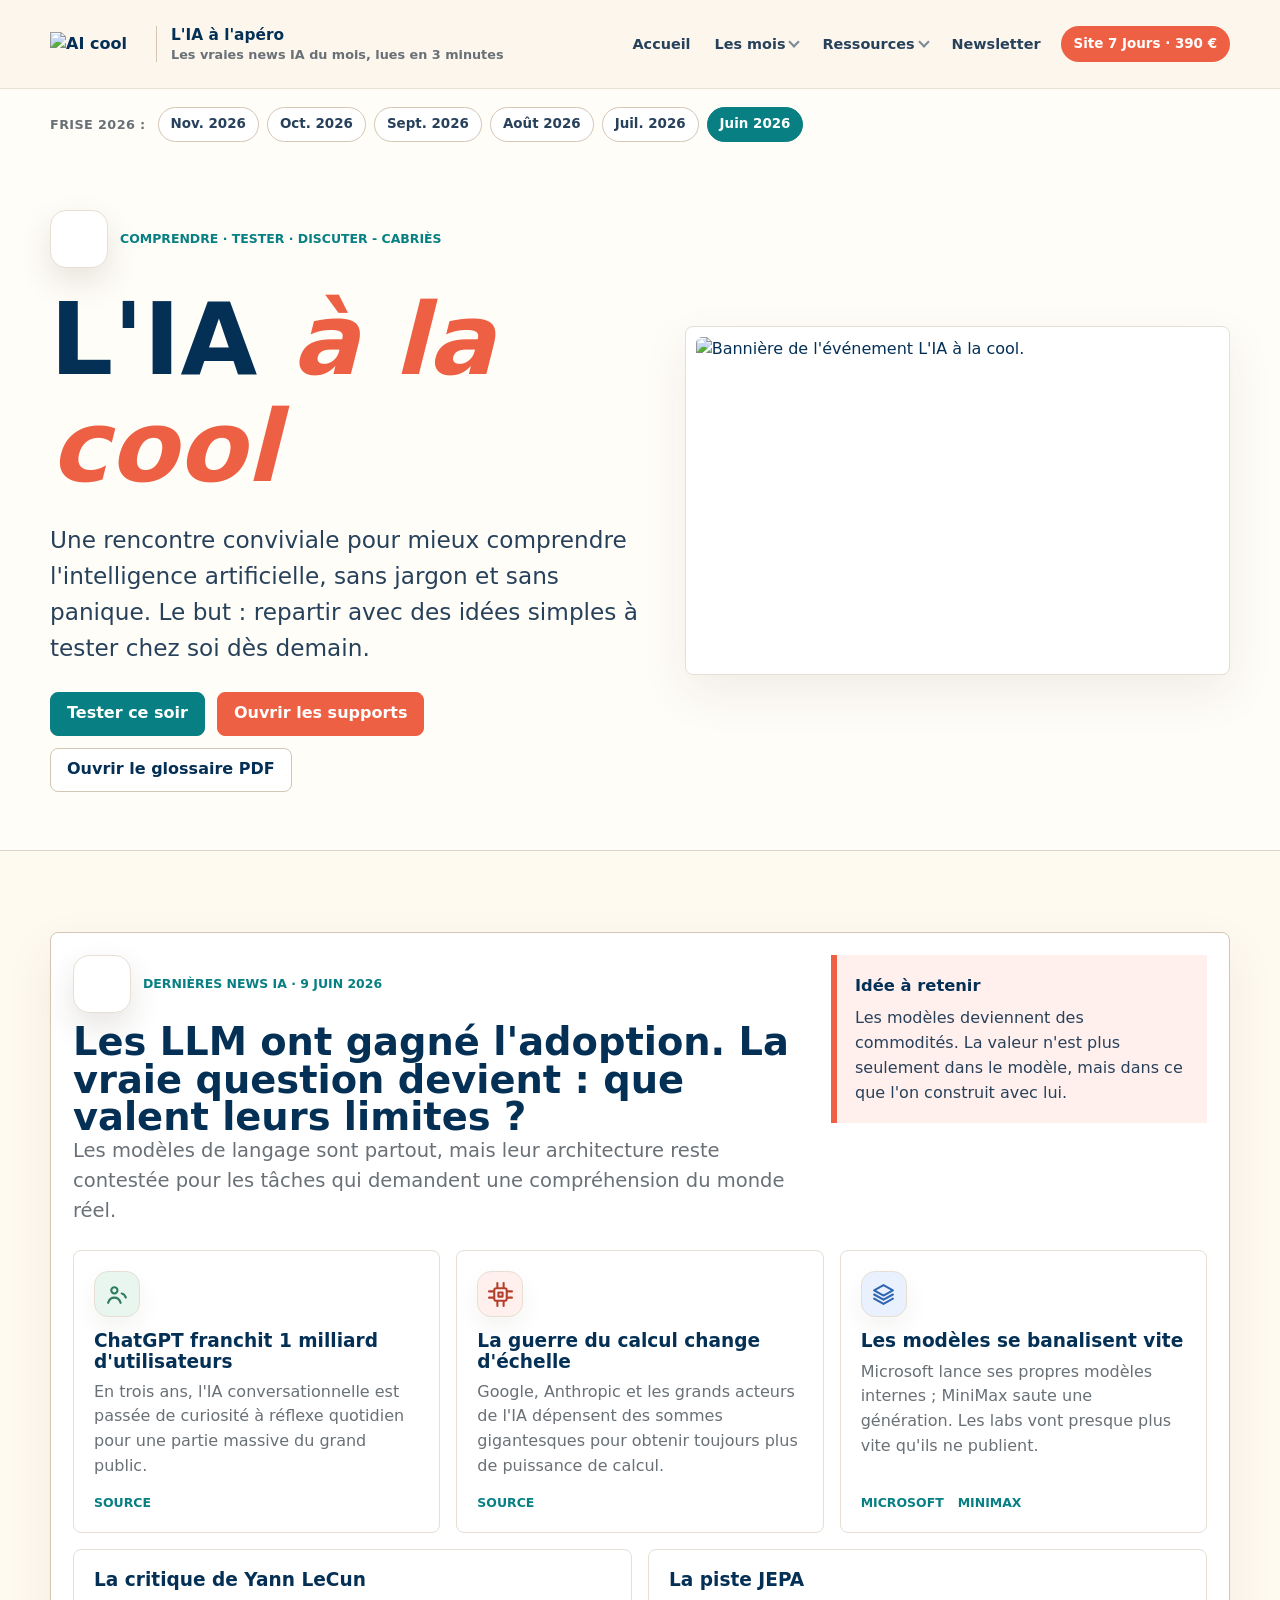
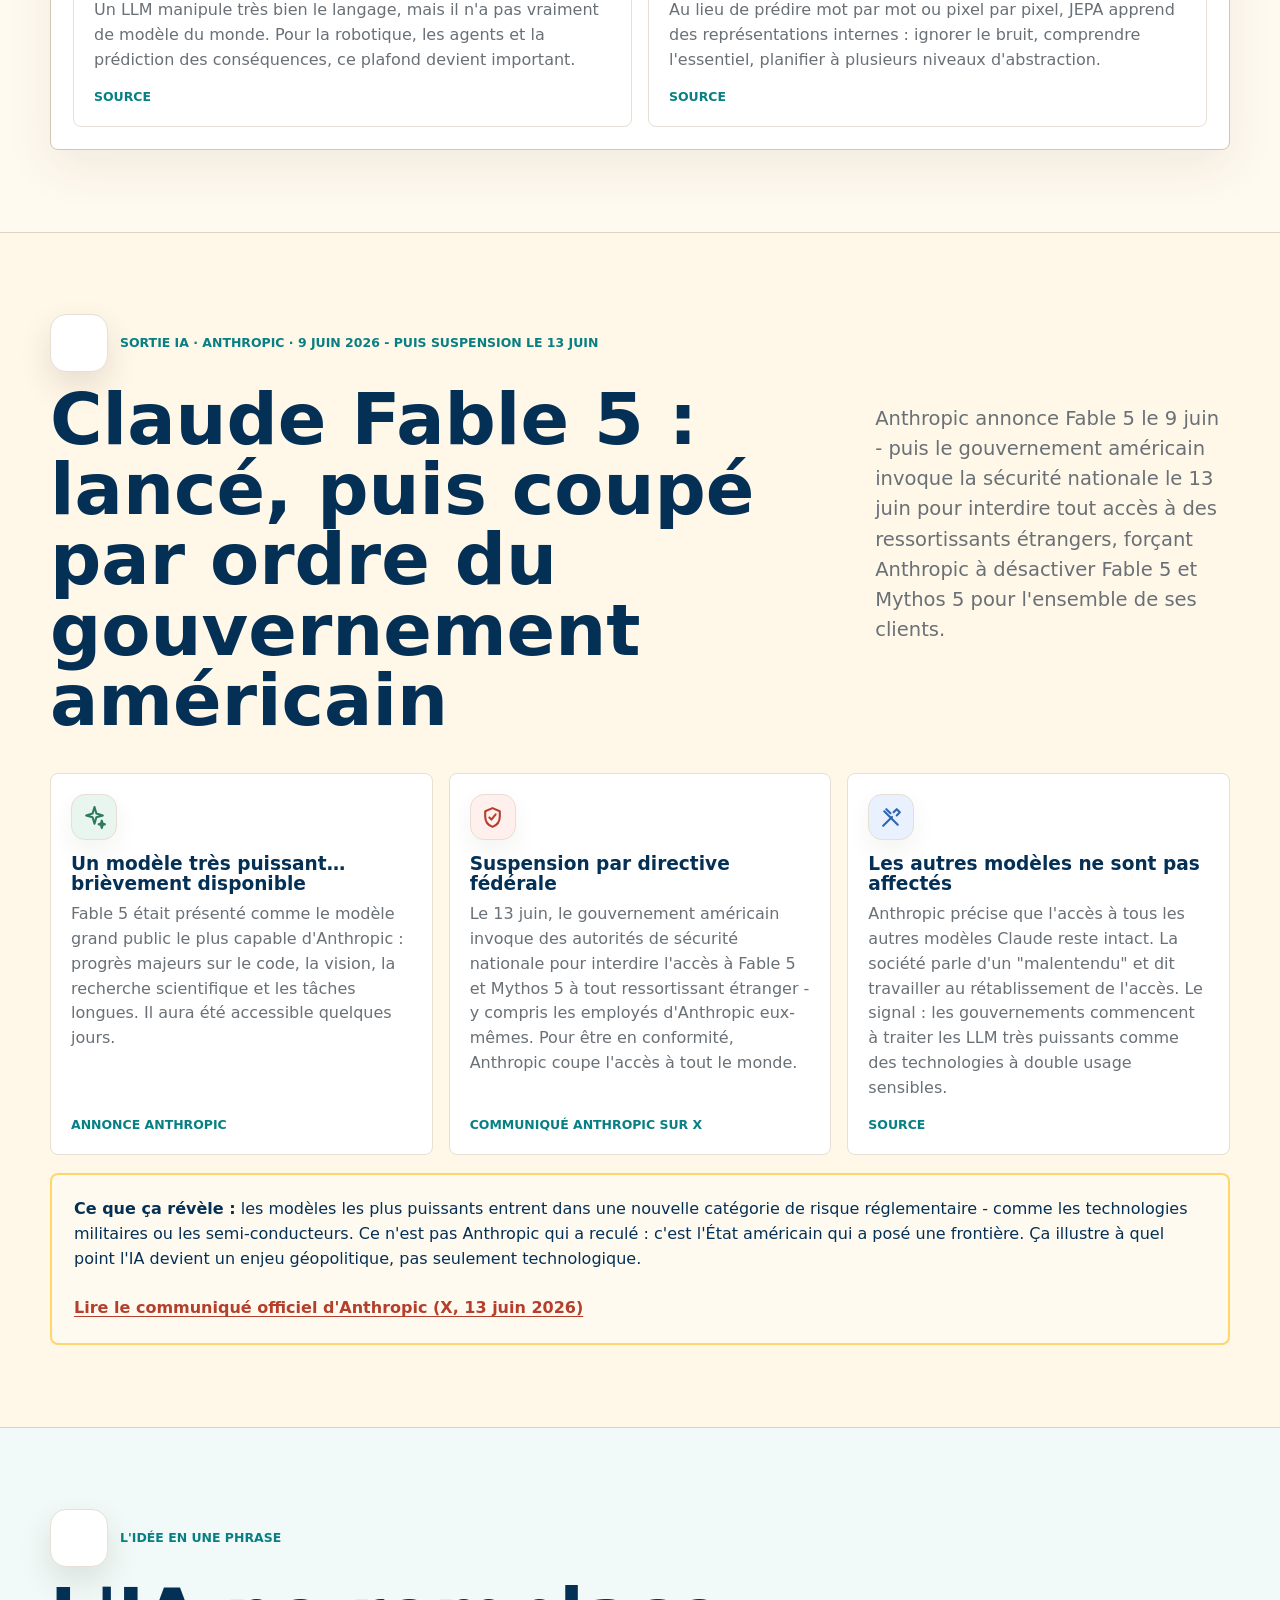
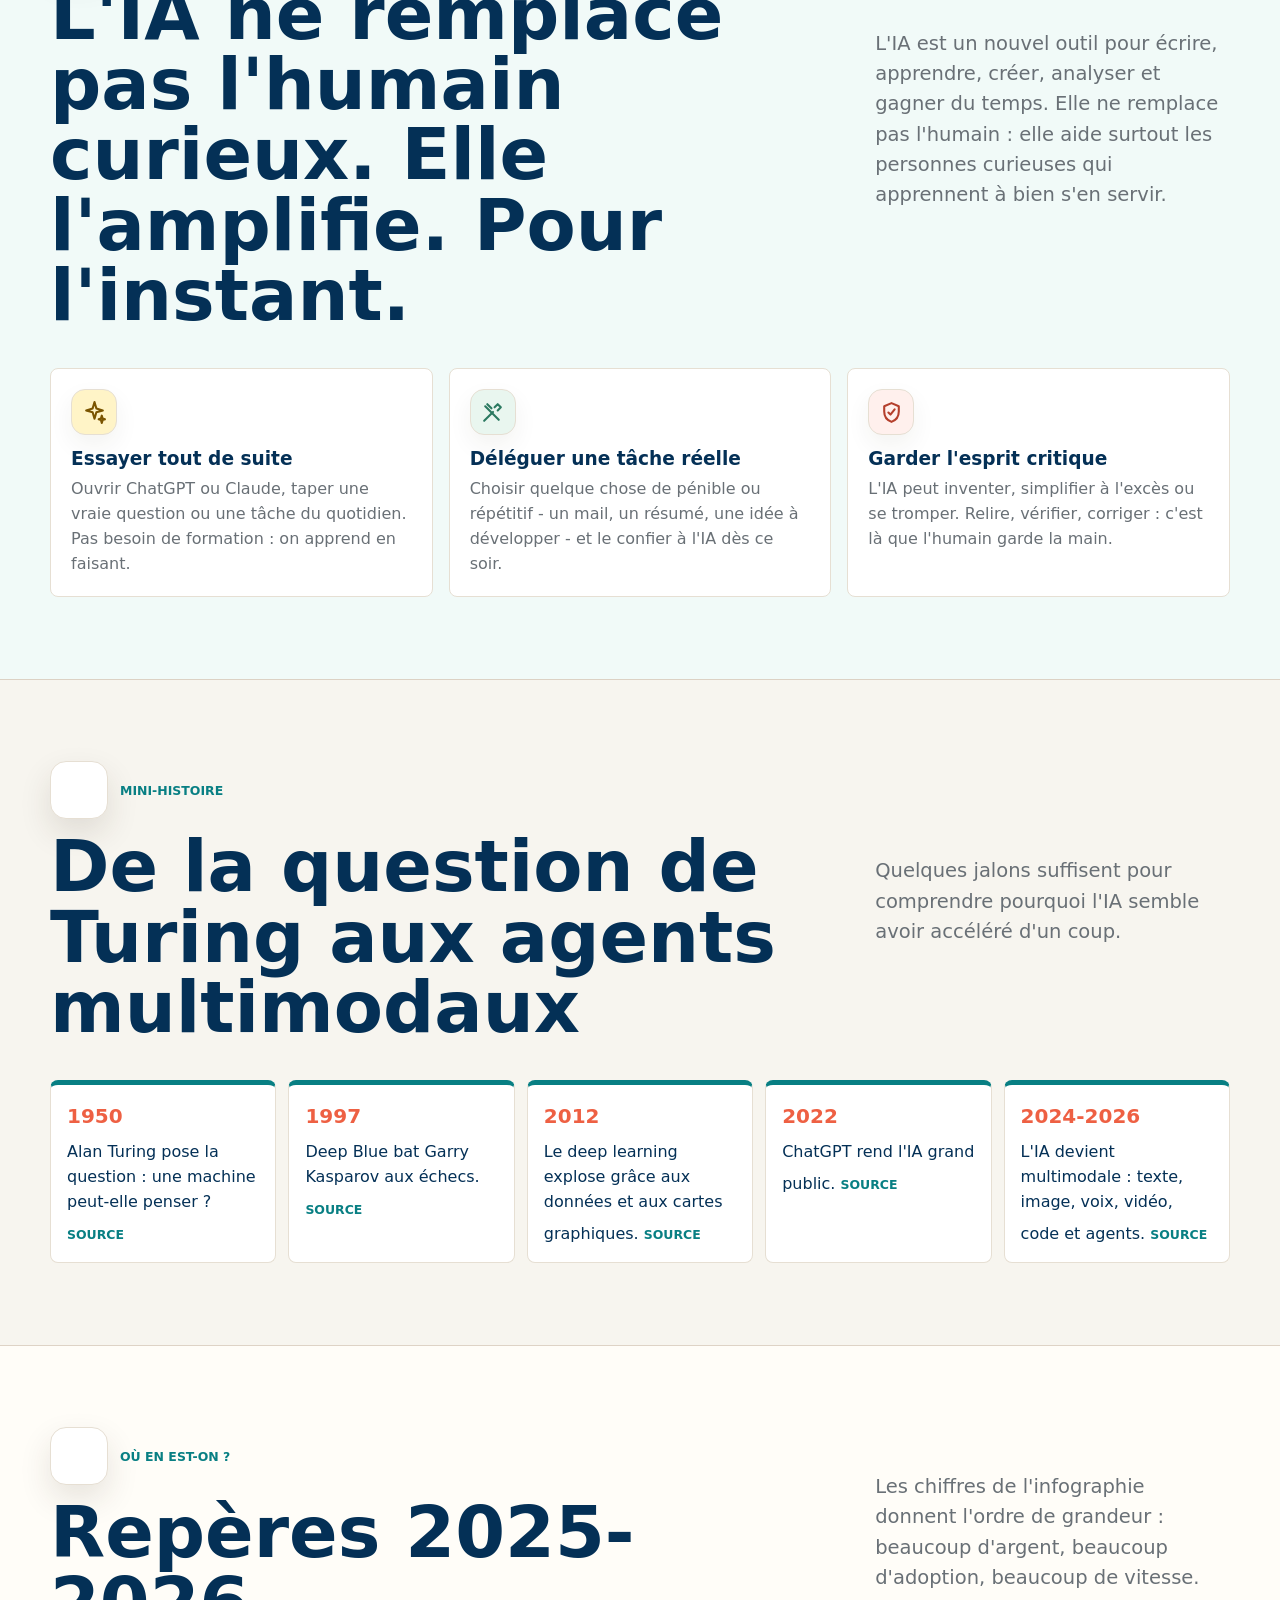
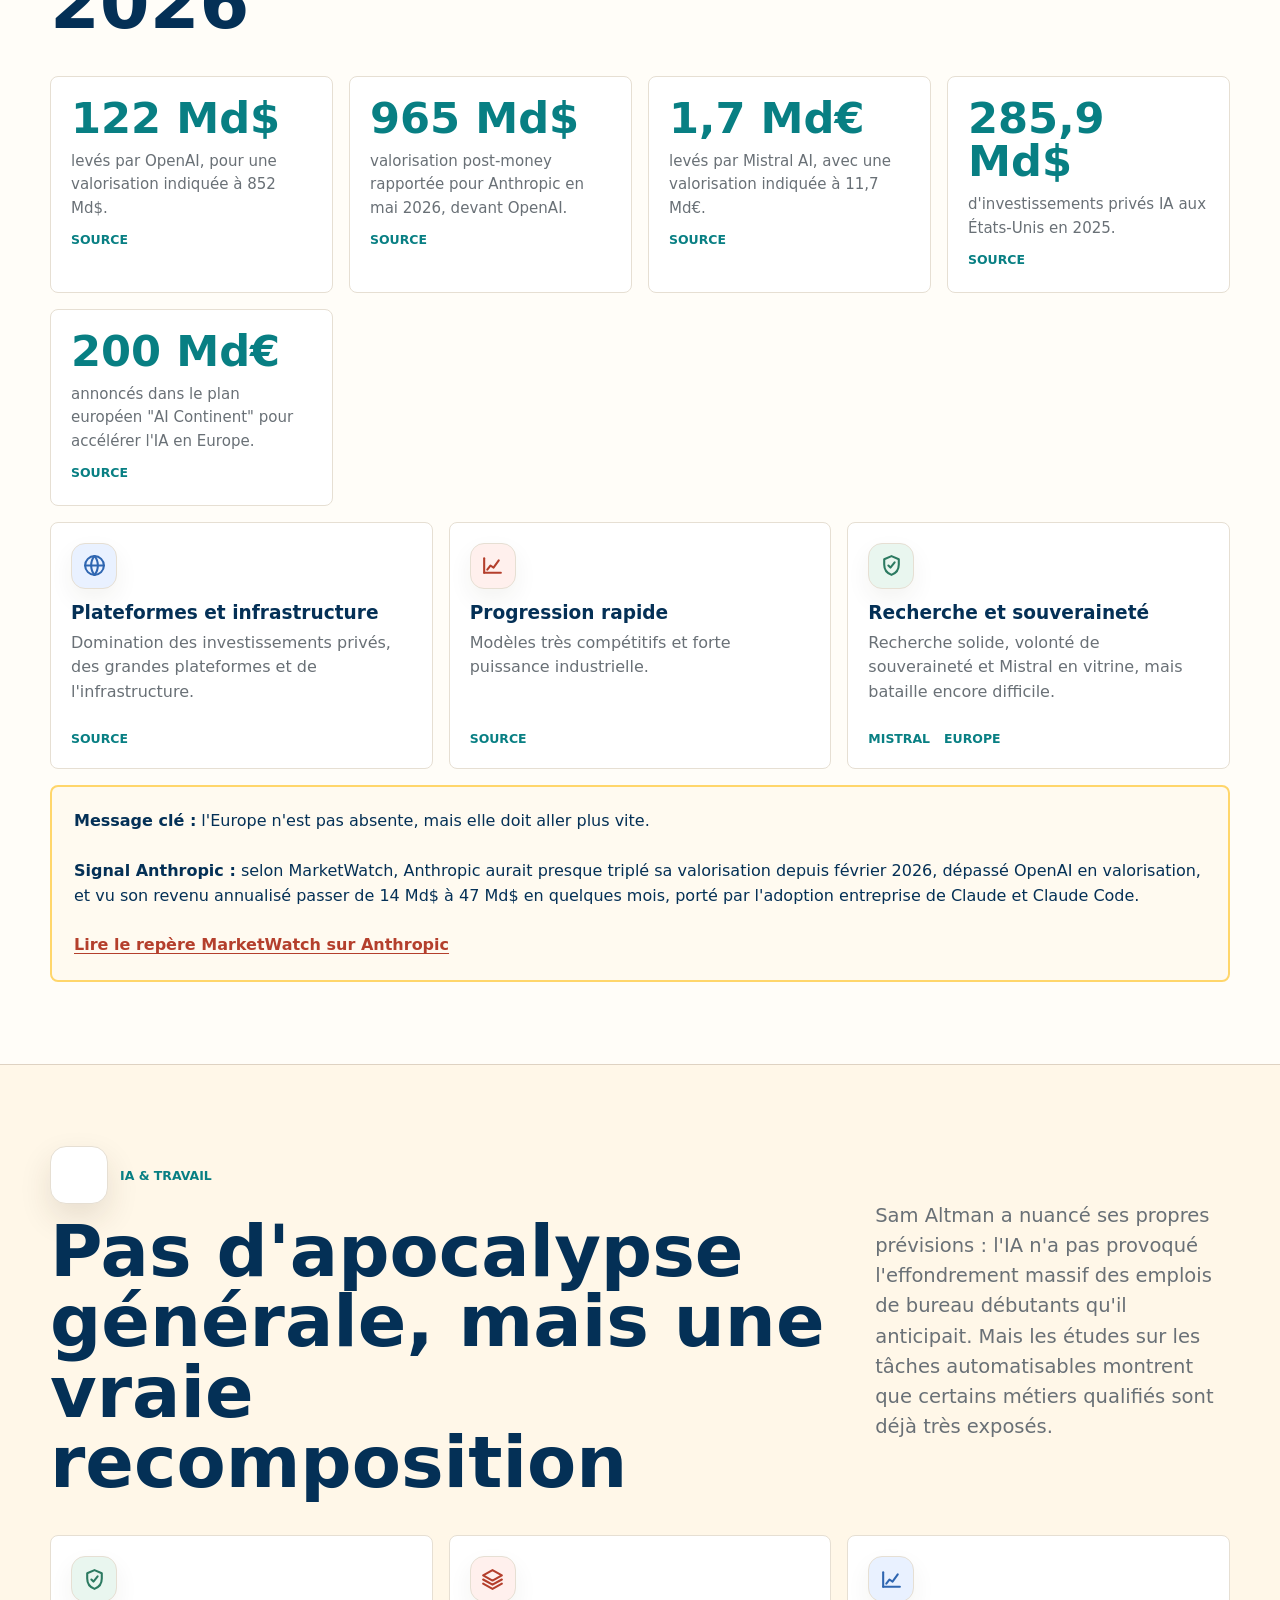
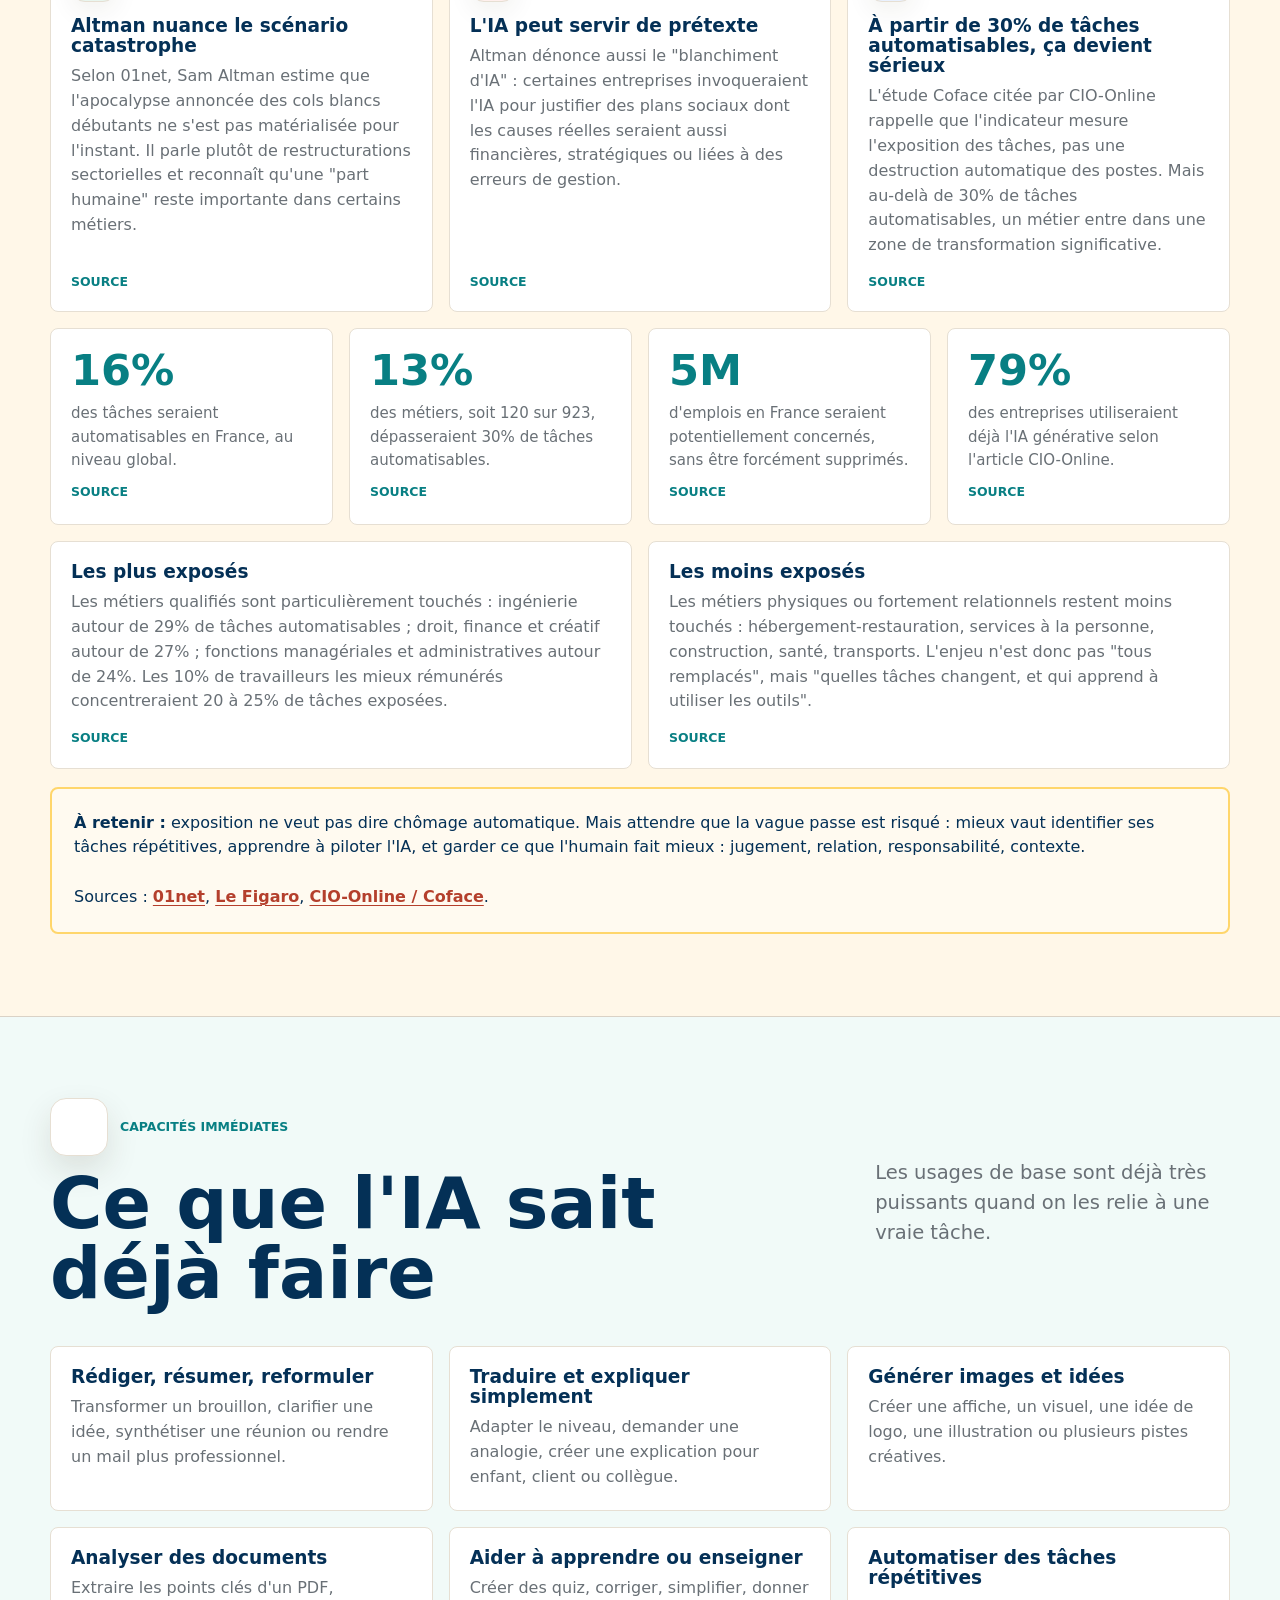
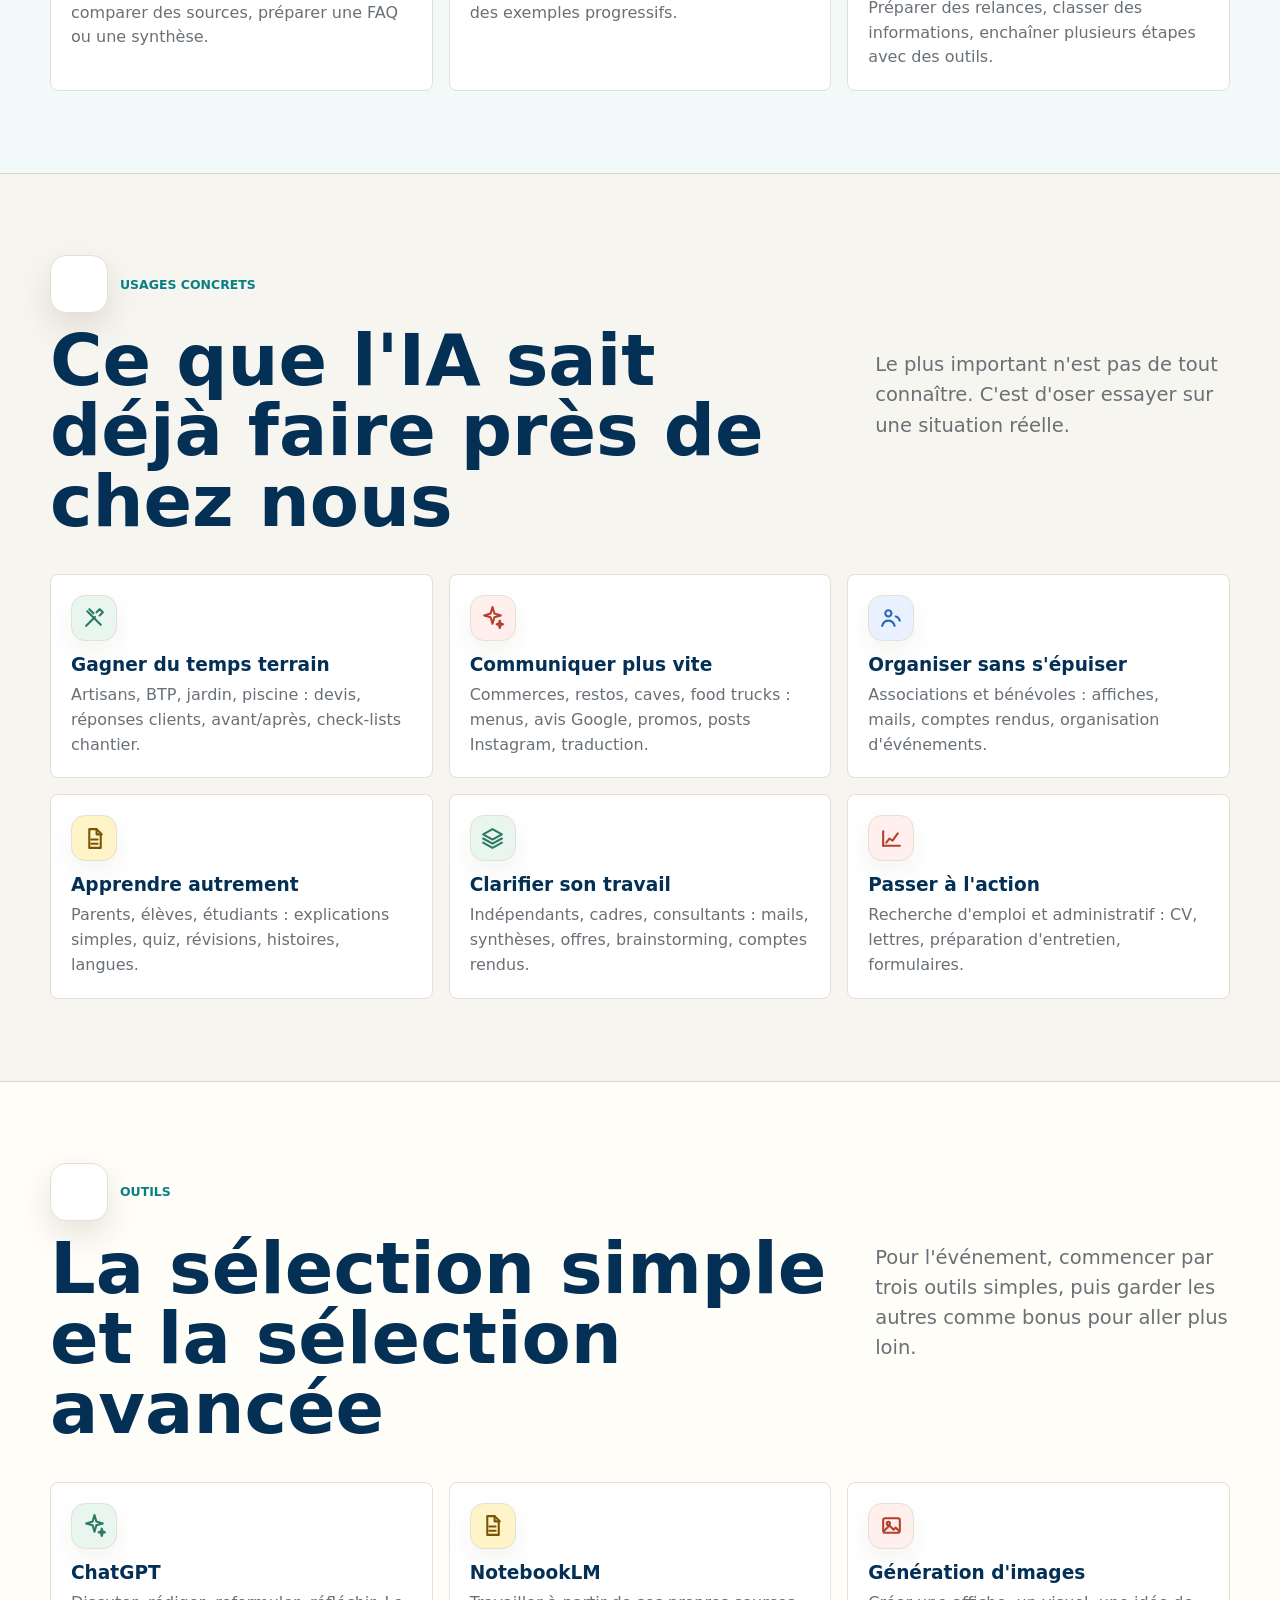
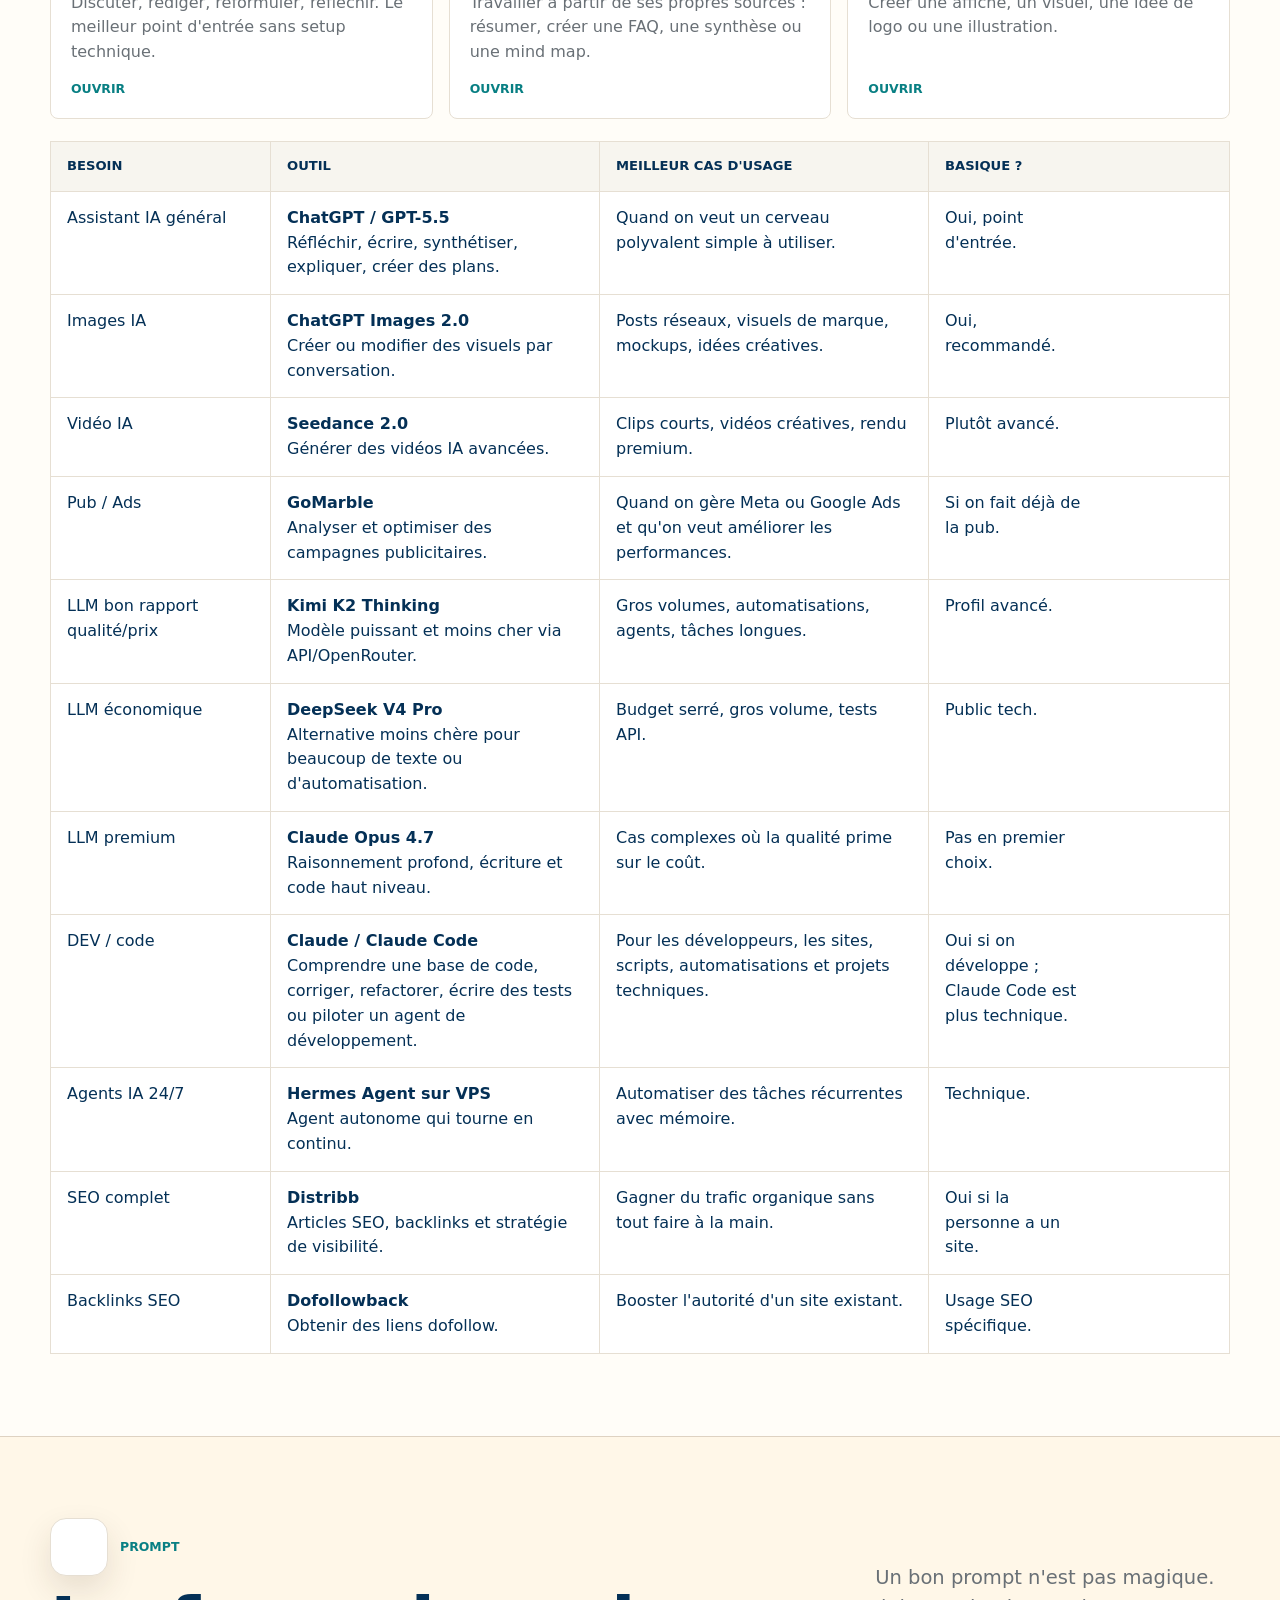
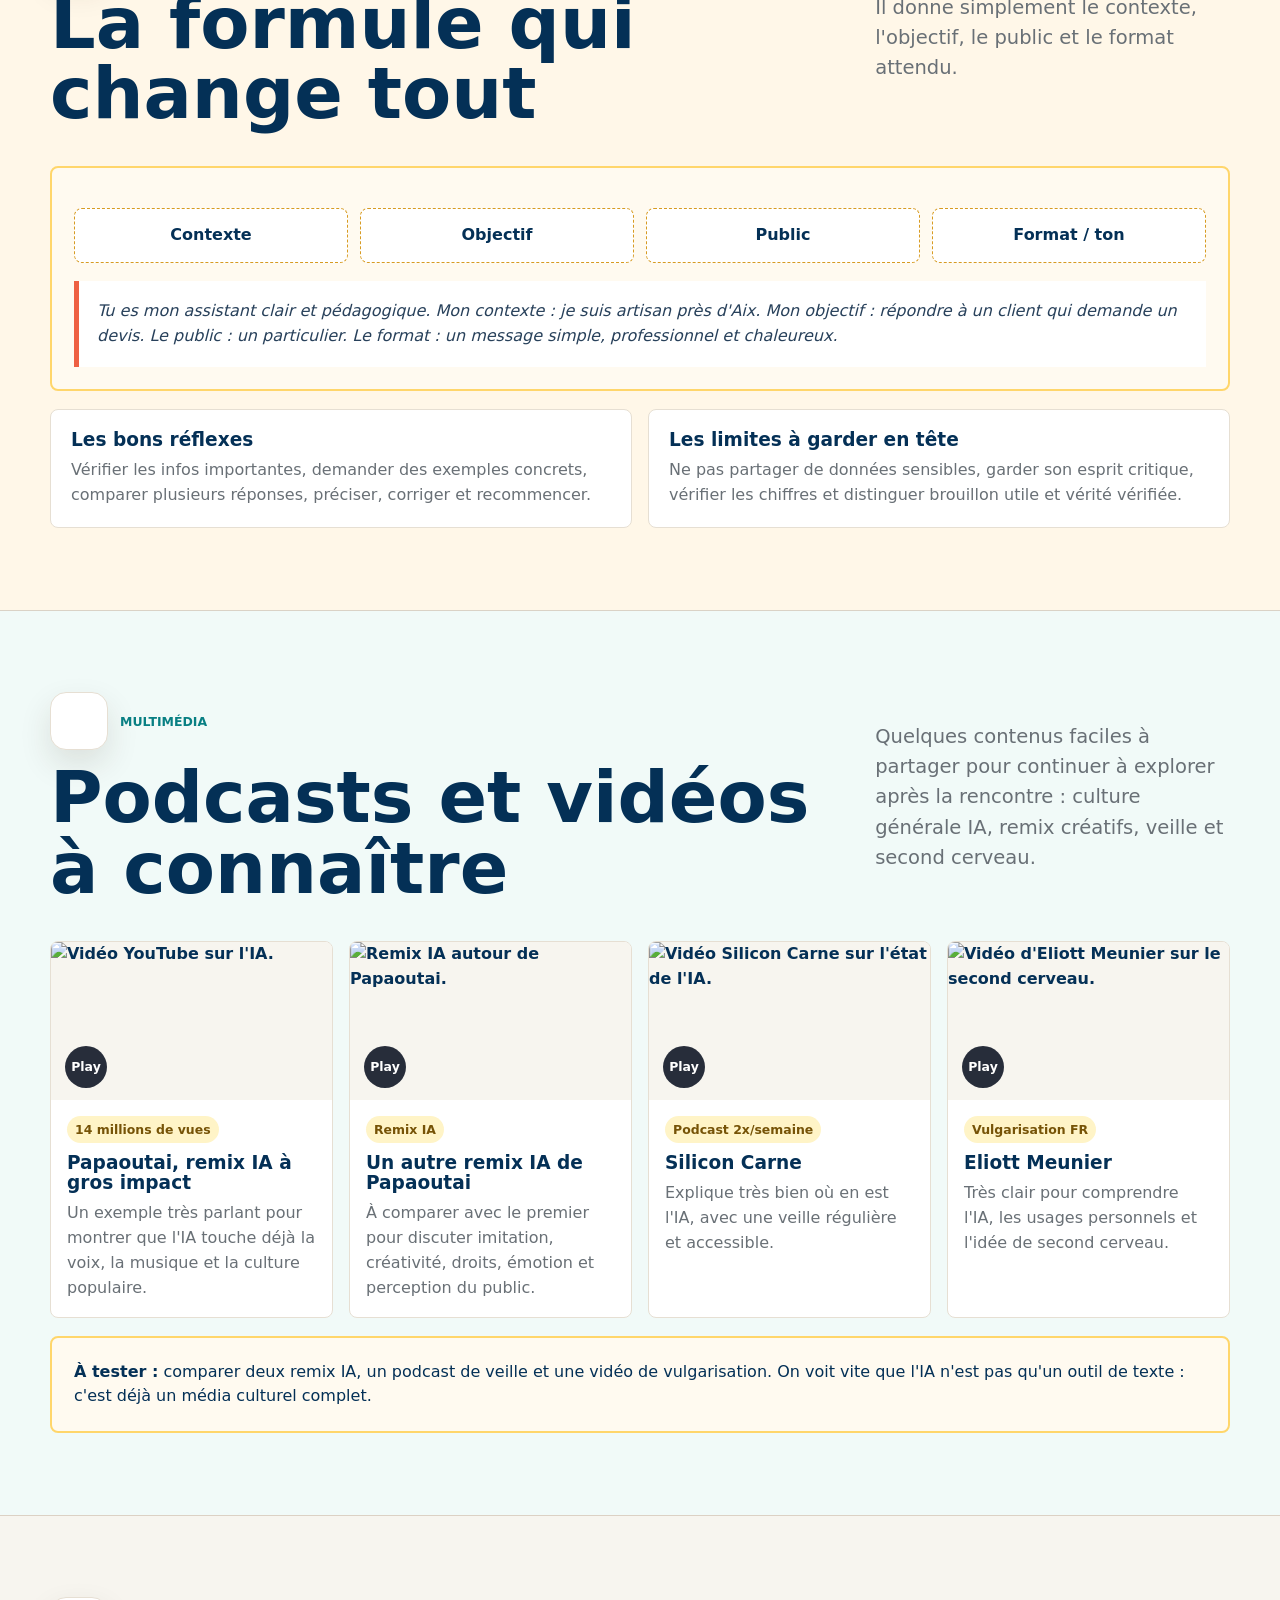
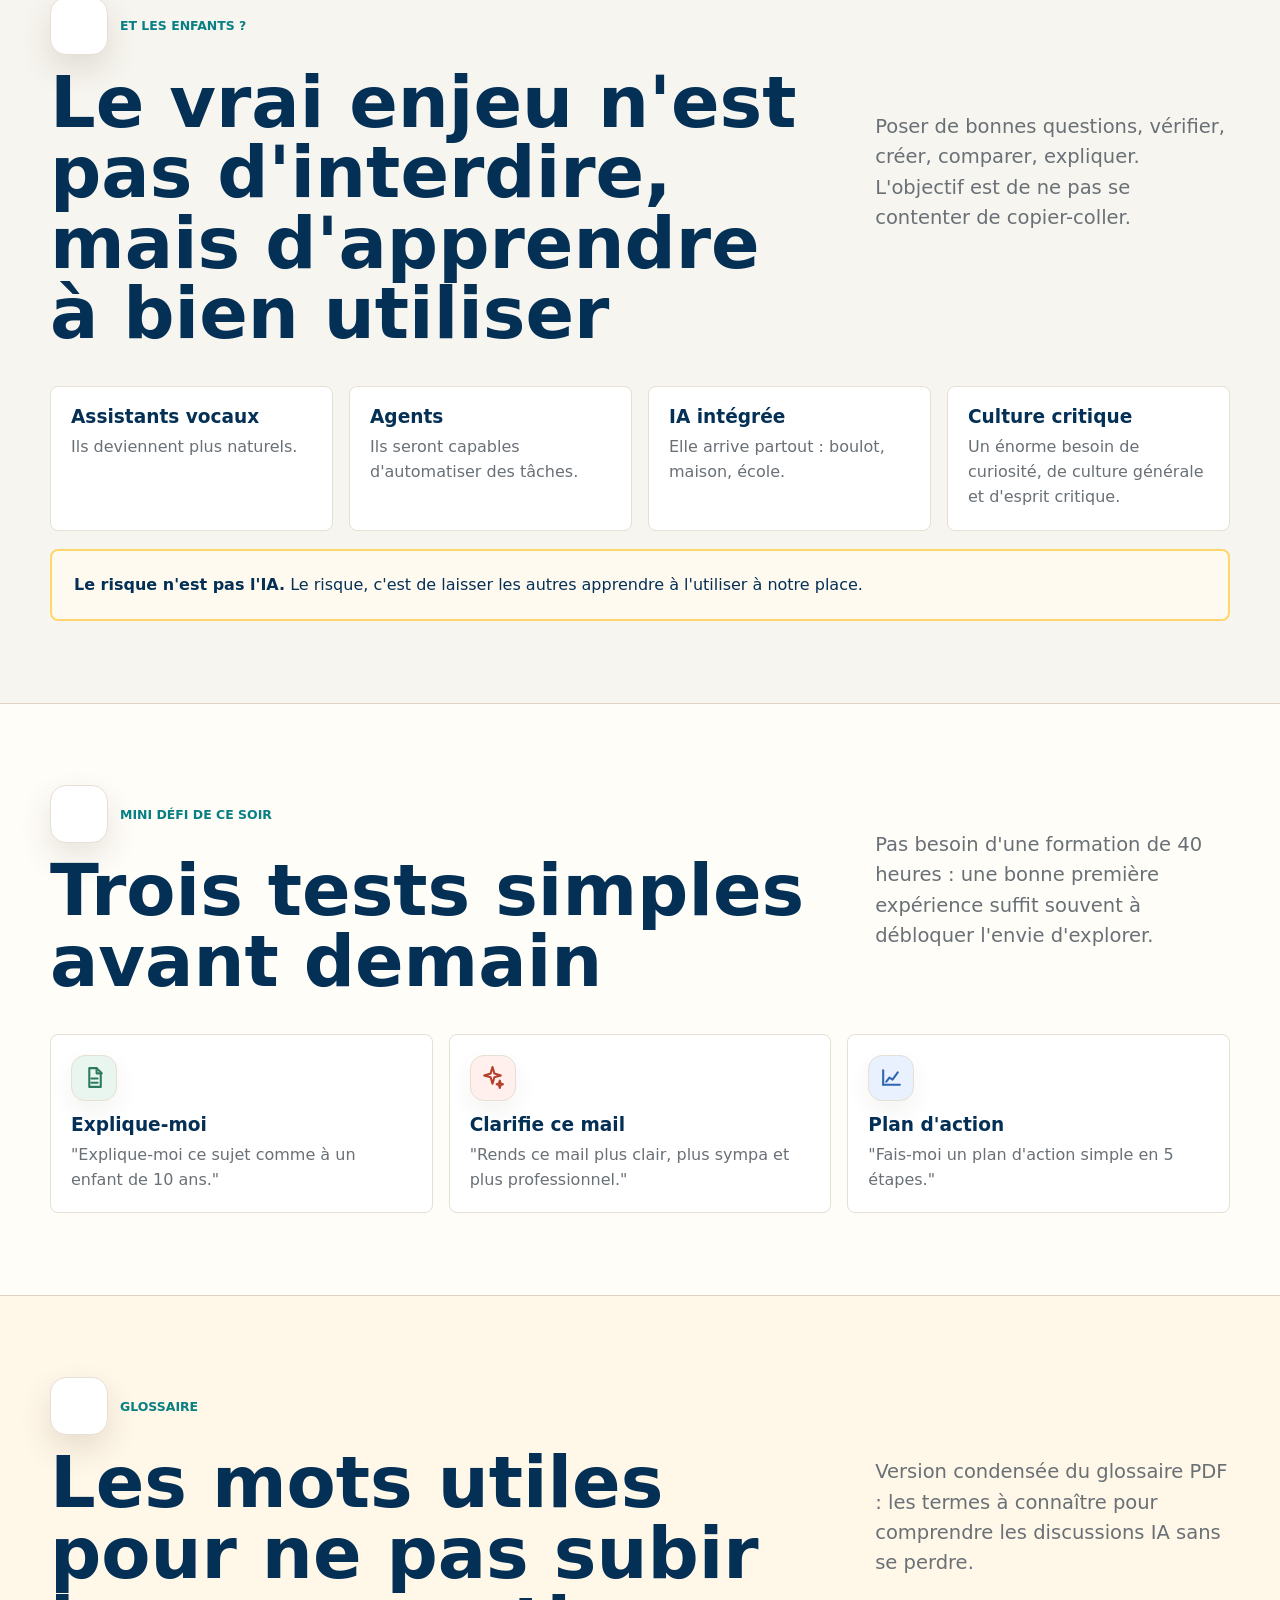
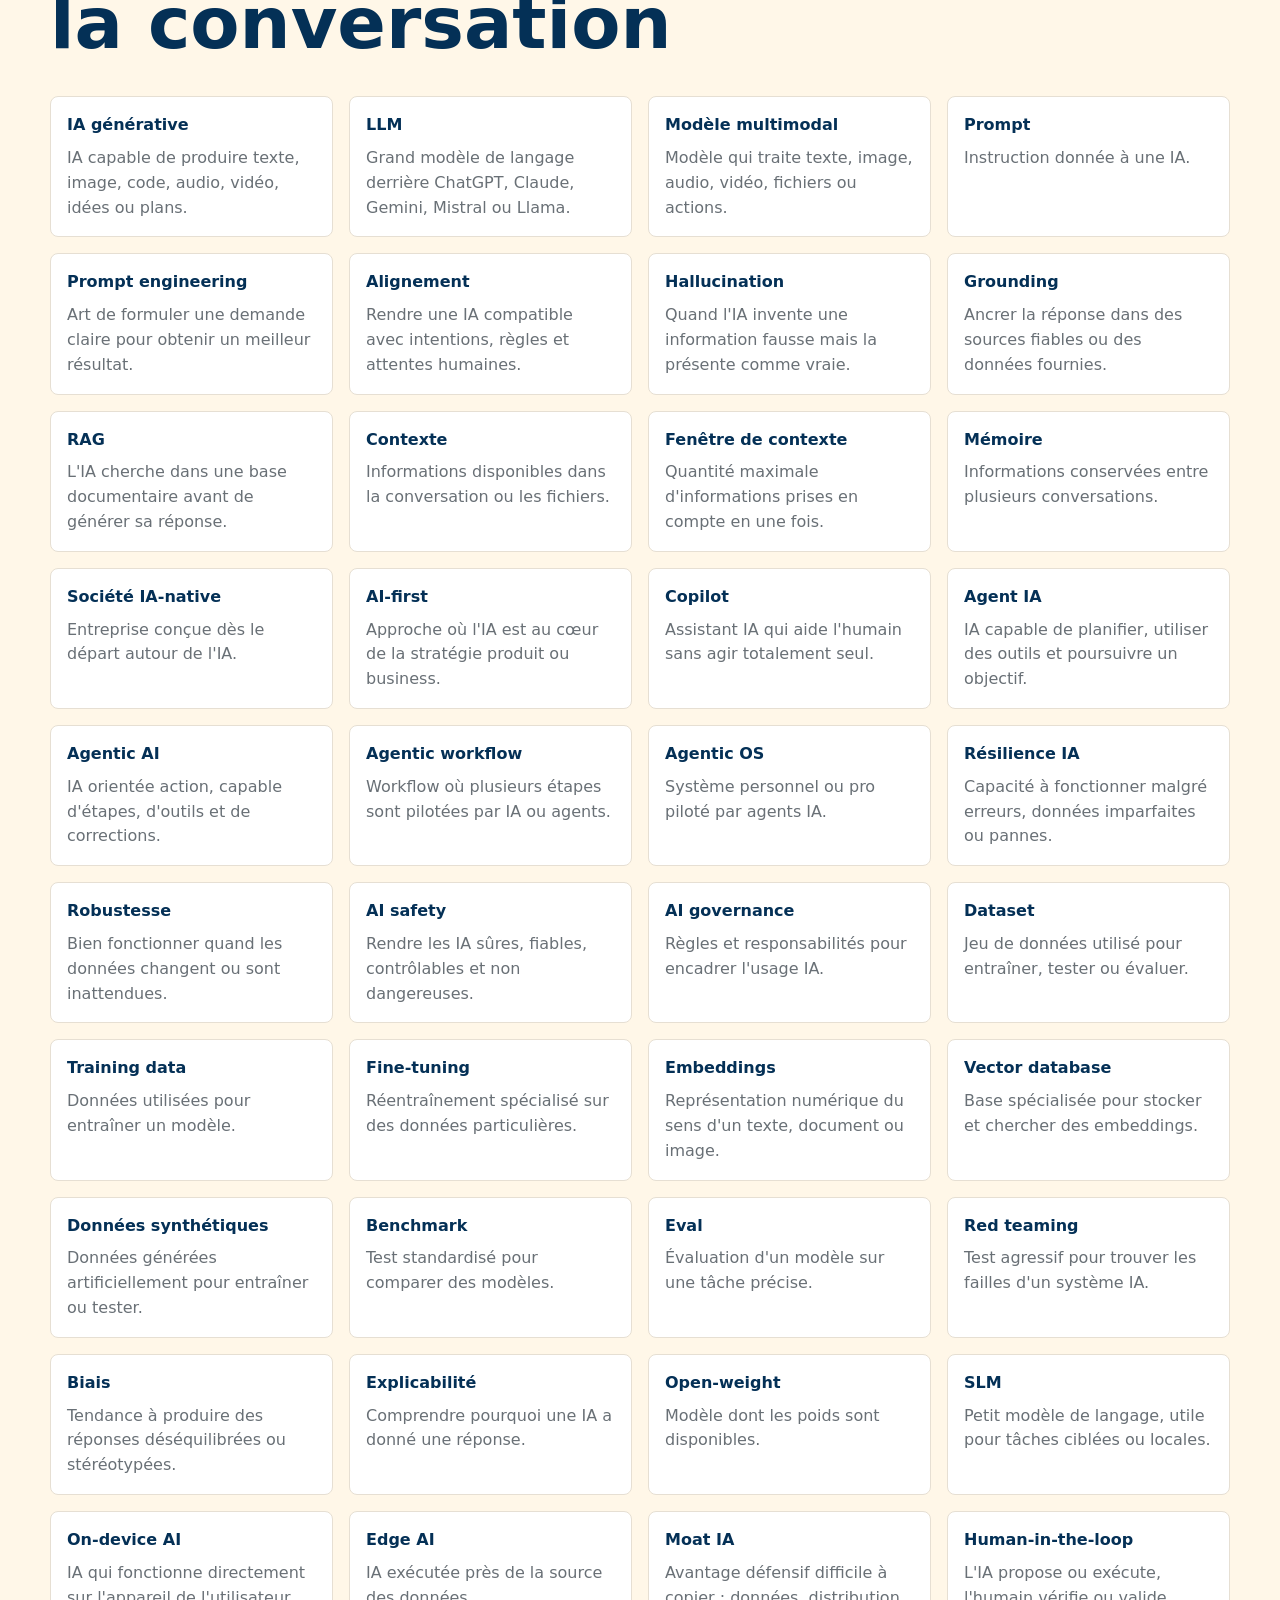
==== commit 11813e5b: "Update aicool.fr: Nov 2026 HP, Frise 2026, Aug-Oct archives, CTA Site 7 Jours, newsletter & video" ====
--- a/evenement-juin-2026.html
+++ b/evenement-juin-2026.html
@@ -27,28 +27,50 @@
 
   <nav class="site-nav" aria-label="Navigation principale">
     <div class="nav-inner">
-      <a class="brand" href="index.html" aria-label="Accueil AI cool">
+      <a class="brand" href="index.html" aria-label="Accueil AI cool - L'IA à l'apéro">
         <img class="brand-logo" src="AIcool.webp" alt="AI cool">
+        <span class="brand-tagline">
+          <strong>L'IA à l'apéro</strong>
+          <span>Les vraies news IA du mois, lues en 3 minutes</span>
+        </span>
       </a>
       <div class="nav-links">
+        <a href="index.html">Accueil</a>
         <span class="menu">
-          <a href="index.html">News</a>
+          <a href="index.html#frise">Les mois</a>
           <div class="submenu">
-            <a href="index.html">Juillet 2026</a>
+            <a href="index.html">Novembre 2026 (À la une)</a>
+            <a href="news-octobre-2026.html">Octobre 2026</a>
+            <a href="news-septembre-2026.html">Septembre 2026</a>
+            <a href="news-aout-2026.html">Août 2026</a>
+            <a href="news-juillet-2026.html">Juillet 2026</a>
+            <a class="current" href="evenement-juin-2026.html">Juin 2026 (Événement)</a>
           </div>
         </span>
         <span class="menu">
-          <a href="evenement-juin-2026.html">Événement</a>
+          <a href="ressources.html">Ressources</a>
           <div class="submenu">
-            <a class="current" href="evenement-juin-2026.html">Juin 2026</a>
+            <a href="ressources.html#reperes">Repères 2026</a>
+            <a href="ressources.html#modeles">Modèles à jour</a>
+            <a href="ressources.html#outils">Outils</a>
+            <a href="ressources.html#glossaire">Glossaire</a>
           </div>
         </span>
-        <a href="ressources.html#reperes">Repères</a>
-        <a href="ressources.html#outils">Outils</a>
-        <a href="ressources.html#glossaire">Glossaire</a>
+        <a href="#newsletter">Newsletter</a>
+        <a class="nav-cta" href="https://webiwant.com/fr/creation-site-internet/?utm_source=aicool&amp;utm_medium=nav&amp;utm_campaign=site7jours&amp;utm_content=juin-2026" target="_blank" rel="noopener">Site 7 Jours · 390 €</a>
       </div>
     </div>
   </nav>
+
+  <div class="month-bar" aria-label="Accès rapide aux mois">
+    <span class="month-bar-label">Frise 2026 :</span>
+    <a class="month-pill" href="index.html">Nov. 2026</a>
+    <a class="month-pill" href="news-octobre-2026.html">Oct. 2026</a>
+    <a class="month-pill" href="news-septembre-2026.html">Sept. 2026</a>
+    <a class="month-pill" href="news-aout-2026.html">Août 2026</a>
+    <a class="month-pill" href="news-juillet-2026.html">Juil. 2026</a>
+    <a class="month-pill current" href="evenement-juin-2026.html">Juin 2026</a>
+  </div>
 
   <header class="hero" id="top">
     <div class="hero-copy">
@@ -653,11 +675,55 @@
         <a class="button" href="glossaire_termes_ia_simple.pdf">Ouvrir le PDF</a>
       </div>
     </section>
+
+    <section id="passer-action">
+      <div class="offer-cta">
+        <img class="offer-avatar" src="David.png" alt="David Loyer">
+        <div>
+          <span class="offer-eyebrow">Offre · Site 7 Jours</span>
+          <h3>L'IA ne vous remplacera pas tout de suite. En attendant, elle peut vous faire un site en 7 jours.</h3>
+          <p>390 €, livré par David. Un vrai site vitrine rapide, propre et prêt à convertir, construit avec les meilleurs outils IA et validé par un humain.</p>
+        </div>
+        <div class="offer-action">
+          <a class="button warm" href="https://webiwant.com/fr/creation-site-internet/?utm_source=aicool&amp;utm_medium=news_cta&amp;utm_campaign=site7jours&amp;utm_content=juin-2026" target="_blank" rel="noopener">Voir l'offre à 390 €</a>
+          <span class="offer-note">Livré en 7 jours par Webiwant</span>
+        </div>
+      </div>
+
+      <div class="newsletter-band" id="newsletter">
+        <div>
+          <span class="meta">Newsletter mensuelle · AI cool</span>
+          <h3>Un seul email par mois. Que les pépites.</h3>
+          <p>Les 3 ou 4 vrais tournants de l'IA en français simple, pour comprendre l'évolution sans y passer vos soirées. Zéro spam, désinscription en un clic.</p>
+        </div>
+        <form class="newsletter-form js-newsletter-form" action="#" method="post">
+          <input type="hidden" name="source" value="evenement-juin-2026">
+          <label for="nl-email-jun" style="position:absolute;left:-9999px;">Votre adresse email</label>
+          <input id="nl-email-jun" type="email" name="email" required placeholder="votre@email.fr" autocomplete="email">
+          <button type="submit">Recevoir le récap</button>
+          <p class="newsletter-status" aria-live="polite"></p>
+        </form>
+      </div>
+
+      <nav class="month-pager" aria-label="Navigation entre les mois">
+        <a href="index.html#frise">↑ Retour à la frise 2026</a>
+        <a href="news-juillet-2026.html">Juillet 2026 : Grok 4.5, Apple vs OpenAI →</a>
+      </nav>
+    </section>
   </main>
 
-  <footer>
-    Pour toute question ou demande d'information, merci de nous contacter via notre événement Facebook :
-    <a href="https://www.facebook.com/events/1442594630888342/" target="_blank" rel="noopener">https://www.facebook.com/events/1442594630888342/</a>
+  <footer class="site-footer">
+    <div>
+      <strong>AI cool</strong> - L'actualité IA qui compte vraiment, sans jargon. Par David Loyer.
+      (<a href="https://www.facebook.com/events/1442594630888342/" target="_blank" rel="noopener">Archive événement Facebook Cabriès</a>)
+    </div>
+    <div class="footer-links">
+      <a href="index.html">Novembre 2026</a>
+      <a href="index.html#frise">Frise 2026</a>
+      <a href="ressources.html">Ressources</a>
+      <a href="https://webiwant.com/fr/creation-site-internet/?utm_source=aicool&amp;utm_medium=footer&amp;utm_campaign=site7jours&amp;utm_content=juin-2026" target="_blank" rel="noopener">Site en 7 jours (390 €)</a>
+    </div>
   </footer>
+  <script src="site.js" defer></script>
 </body>
 </html>
--- a/styles.css
+++ b/styles.css
@@ -4,8 +4,9 @@
       --paper: #ffffff;
       --paper-warm: #fff7e8;
       --surface: #f7f5ef;
-      --ink: #111827;
-      --ink-soft: #374151;
+      --ink: #043056;
+      --ink-soft: #28415b;
+      --navy: #043056;
       --muted: #697076;
       --line: #e6dfd3;
       --line-strong: #d3c6b5;
@@ -75,6 +76,7 @@
     .brand {
       display: inline-flex;
       align-items: center;
+      gap: 14px;
       color: var(--ink);
       text-decoration: none;
     }
@@ -83,6 +85,34 @@
       width: 92px;
       height: auto;
       display: block;
+      flex-shrink: 0;
+    }
+
+    .brand-tagline {
+      display: flex;
+      flex-direction: column;
+      gap: 2px;
+      padding-left: 14px;
+      border-left: 1px solid var(--line-strong);
+      line-height: 1.2;
+    }
+
+    .brand-tagline strong {
+      color: var(--ink);
+      font-size: 0.96rem;
+      font-weight: 850;
+    }
+
+    .brand-tagline span {
+      color: var(--muted);
+      font-size: 0.8rem;
+      font-weight: 550;
+    }
+
+    @media (max-width: 960px) {
+      .brand-tagline span {
+        display: none;
+      }
     }
 
     .nav-links {
@@ -153,6 +183,7 @@
     h2,
     h3 {
       margin: 0;
+      color: var(--navy);
       line-height: 1.08;
       letter-spacing: 0;
     }
@@ -388,7 +419,15 @@
     }
 
     .card {
+      display: flex;
+      flex-direction: column;
       padding: 20px;
+    }
+
+    .card > .source-link,
+    .card > .source-list {
+      margin-top: auto;
+      padding-top: 14px;
     }
 
     .card p,
@@ -590,7 +629,7 @@
 
     .tool-row {
       display: grid;
-      grid-template-columns: minmax(220px, 0.42fr) minmax(0, 1fr) minmax(0, 1fr) minmax(170px, 0.4fr);
+      grid-template-columns: minmax(220px, 0.42fr) minmax(0, 1fr) minmax(0, 1fr) minmax(170px, 0.4fr) minmax(130px, 0.3fr);
       border: 1px solid var(--line);
       border-bottom: 0;
       background: var(--paper);
@@ -767,7 +806,7 @@
       }
 
       .tool-row {
-        min-width: 900px;
+        min-width: 1020px;
       }
 
       .section-head {
@@ -921,6 +960,45 @@
 
     .news-hero .hero-lead {
       max-width: 760px;
+    }
+
+    .home-hero {
+      display: grid;
+      grid-template-columns: minmax(0, 1.15fr) minmax(300px, 0.85fr);
+      gap: 32px;
+      align-items: center;
+      padding: 36px 0 28px;
+    }
+
+    .home-hero h1 {
+      font-size: clamp(2.4rem, 4.8vw, 4rem);
+    }
+
+    .home-hero-media {
+      margin: 0;
+      padding: 10px;
+      border: 1px solid var(--line);
+      border-radius: 14px;
+      background: var(--paper);
+      box-shadow: var(--shadow);
+    }
+
+    .home-hero-media img {
+      width: 100%;
+      height: auto;
+      border-radius: 9px;
+      display: block;
+    }
+
+    @media (max-width: 960px) {
+      .home-hero {
+        grid-template-columns: 1fr;
+        gap: 22px;
+      }
+
+      .home-hero-media {
+        max-width: 520px;
+      }
     }
 
     /* Bandeau "à lire ailleurs" */
@@ -1045,3 +1123,526 @@
     .term-tier.t1 { color: var(--green); }
     .term-tier.t2 { color: var(--blue); }
     .term-tier.t3 { color: var(--orange-deep); }
+
+    /* ===== Navigation enrichie & acces rapide mois ===== */
+    .nav-links {
+      align-items: center;
+    }
+
+    .nav-cta {
+      margin-left: 6px;
+      padding: 8px 13px !important;
+      border-radius: 999px !important;
+      background: var(--orange) !important;
+      color: #ffffff !important;
+      font-size: 0.84rem !important;
+      font-weight: 800 !important;
+      white-space: nowrap;
+      transition: transform 140ms ease, background 140ms ease;
+    }
+
+    .nav-cta:hover {
+      background: var(--orange-deep) !important;
+      color: #ffffff !important;
+      transform: translateY(-1px);
+    }
+
+    .month-bar {
+      width: min(var(--max), calc(100% - 32px));
+      margin: 18px auto 0;
+      display: flex;
+      flex-wrap: wrap;
+      align-items: center;
+      gap: 8px;
+    }
+
+    .month-bar-label {
+      color: var(--muted);
+      font-size: 0.8rem;
+      font-weight: 800;
+      text-transform: uppercase;
+      letter-spacing: 0.03em;
+      margin-right: 4px;
+    }
+
+    .month-pill {
+      display: inline-flex;
+      align-items: center;
+      gap: 6px;
+      padding: 6px 12px;
+      border: 1px solid var(--line-strong);
+      border-radius: 999px;
+      background: var(--paper);
+      color: var(--ink-soft);
+      font-size: 0.84rem;
+      font-weight: 750;
+      text-decoration: none;
+      transition: border-color 140ms ease, background 140ms ease, color 140ms ease;
+    }
+
+    .month-pill:hover {
+      border-color: var(--teal);
+      color: var(--teal);
+      background: var(--teal-soft);
+    }
+
+    .month-pill.current {
+      border-color: var(--teal);
+      background: var(--teal);
+      color: #ffffff;
+    }
+
+    /* ===== Frise chronologique interactive 2026 (Homepage) ===== */
+    #frise {
+      --section-bg: #fff7e8;
+      --section-img: url("section-guide.webp");
+      padding: 54px 0 64px;
+    }
+
+    .frise-head {
+      display: flex;
+      flex-wrap: wrap;
+      align-items: flex-end;
+      justify-content: space-between;
+      gap: 16px;
+      margin-bottom: 26px;
+    }
+
+    .frise-head h2 {
+      font-size: clamp(1.9rem, 3.8vw, 3.1rem);
+      margin-top: 8px;
+    }
+
+    .frise-head .lead {
+      max-width: 460px;
+      font-size: 1rem;
+    }
+
+    .frise-rail {
+      position: relative;
+      display: grid;
+      grid-template-columns: repeat(6, minmax(0, 1fr));
+      gap: 12px;
+      padding-top: 22px;
+    }
+
+    .frise-rail::before {
+      content: "";
+      position: absolute;
+      top: 9px;
+      left: 24px;
+      right: 24px;
+      height: 3px;
+      border-radius: 999px;
+      background: linear-gradient(90deg, var(--line-strong), var(--teal) 60%, var(--orange));
+    }
+
+    .frise-node {
+      position: relative;
+      display: flex;
+      flex-direction: column;
+      padding: 16px 14px 14px;
+      border: 1px solid var(--line-strong);
+      border-radius: 10px;
+      background: var(--paper);
+      color: var(--ink);
+      text-decoration: none;
+      transition: transform 160ms ease, border-color 160ms ease, box-shadow 160ms ease;
+    }
+
+    .frise-node::before {
+      content: "";
+      position: absolute;
+      top: -20px;
+      left: 18px;
+      width: 14px;
+      height: 14px;
+      border: 3px solid var(--paper);
+      border-radius: 999px;
+      background: var(--teal);
+      box-shadow: 0 0 0 2px var(--teal);
+    }
+
+    .frise-node:hover {
+      transform: translateY(-3px);
+      border-color: var(--teal);
+      box-shadow: var(--shadow);
+    }
+
+    .frise-node.is-active {
+      border-color: var(--orange);
+      background: linear-gradient(180deg, #fffaf2 0%, #ffffff 100%);
+      box-shadow: 0 14px 36px rgba(238, 96, 67, 0.14);
+    }
+
+    .frise-node.is-active::before {
+      background: var(--orange);
+      box-shadow: 0 0 0 2px var(--orange), 0 0 0 5px rgba(238, 96, 67, 0.22);
+    }
+
+    .frise-month {
+      display: flex;
+      align-items: center;
+      justify-content: space-between;
+      gap: 6px;
+      font-size: 0.96rem;
+      font-weight: 900;
+      color: var(--ink);
+    }
+
+    .frise-badge {
+      padding: 2px 7px;
+      border-radius: 999px;
+      background: var(--orange);
+      color: #ffffff;
+      font-size: 0.66rem;
+      font-weight: 850;
+      text-transform: uppercase;
+      letter-spacing: 0.03em;
+    }
+
+    .frise-theme {
+      margin-top: 6px;
+      color: var(--teal);
+      font-size: 0.72rem;
+      font-weight: 850;
+      text-transform: uppercase;
+      letter-spacing: 0.03em;
+    }
+
+    .frise-node.is-active .frise-theme {
+      color: var(--orange-deep);
+    }
+
+    .frise-gem {
+      margin: 8px 0 12px;
+      color: var(--ink-soft);
+      font-size: 0.86rem;
+      font-weight: 550;
+      line-height: 1.4;
+      flex: 1;
+    }
+
+    .frise-cta {
+      color: var(--teal);
+      font-size: 0.76rem;
+      font-weight: 850;
+      text-transform: uppercase;
+    }
+
+    .frise-node.is-active .frise-cta {
+      color: var(--orange-deep);
+    }
+
+    /* ===== Section Pause apero (video + original Risitas) ===== */
+    .video-feature {
+      display: grid;
+      grid-template-columns: minmax(0, 1.35fr) minmax(280px, 0.85fr);
+      gap: 20px;
+      align-items: stretch;
+    }
+
+    .video-player-card {
+      display: flex;
+      flex-direction: column;
+      overflow: hidden;
+      border: 1px solid var(--line-strong);
+      border-radius: 10px;
+      background: var(--paper);
+      box-shadow: var(--shadow);
+    }
+
+    .video-player-card video {
+      width: 100%;
+      aspect-ratio: 4 / 3;
+      display: block;
+      background: #080a0e;
+    }
+
+    .video-player-meta {
+      padding: 18px 20px;
+    }
+
+    .video-player-meta p {
+      margin: 8px 0 0;
+      color: var(--muted);
+    }
+
+    .video-original-card .media-body {
+      display: flex;
+      flex-direction: column;
+      flex: 1;
+    }
+
+    .video-original-card .source-link {
+      margin-top: auto;
+      padding-top: 14px;
+    }
+
+    @media (max-width: 900px) {
+      .video-feature {
+        grid-template-columns: 1fr;
+      }
+    }
+
+    /* ===== Encart Site 7 Jours a 390 EUR ===== */
+    .offer-cta {
+      display: grid;
+      grid-template-columns: auto minmax(0, 1fr) auto;
+      gap: 22px;
+      align-items: center;
+      padding: 26px 28px;
+      border: 2px solid var(--ink);
+      border-radius: 12px;
+      background: var(--ink);
+      color: #ffffff;
+      box-shadow: var(--shadow);
+    }
+
+    .offer-avatar {
+      width: 68px;
+      height: 68px;
+      border-radius: 999px;
+      object-fit: cover;
+      border: 3px solid var(--yellow);
+      background: var(--paper-warm);
+    }
+
+    .offer-eyebrow {
+      display: inline-block;
+      margin-bottom: 6px;
+      padding: 3px 9px;
+      border-radius: 999px;
+      background: rgba(255, 214, 107, 0.18);
+      color: var(--yellow);
+      font-size: 0.72rem;
+      font-weight: 850;
+      text-transform: uppercase;
+      letter-spacing: 0.04em;
+    }
+
+    .offer-cta h3 {
+      color: #ffffff;
+      font-size: clamp(1.25rem, 2.3vw, 1.65rem);
+      line-height: 1.18;
+    }
+
+    .offer-cta p {
+      margin: 8px 0 0;
+      color: rgba(255, 255, 255, 0.82);
+      font-size: 0.96rem;
+    }
+
+    .offer-action {
+      display: flex;
+      flex-direction: column;
+      align-items: flex-end;
+      gap: 8px;
+    }
+
+    .offer-cta .button.warm {
+      padding: 0 20px;
+      min-height: 48px;
+      font-size: 0.95rem;
+      white-space: nowrap;
+    }
+
+    .offer-cta .button.warm:hover {
+      background: #d84b30;
+      border-color: #d84b30;
+    }
+
+    .offer-note {
+      color: rgba(255, 255, 255, 0.68);
+      font-size: 0.78rem;
+      font-weight: 600;
+    }
+
+    /* ===== Bloc Newsletter mensuelle ===== */
+    .newsletter-band {
+      margin-top: 20px;
+      padding: 26px 28px;
+      border: 1px solid var(--line-strong);
+      border-left: 6px solid var(--teal);
+      border-radius: 12px;
+      background: var(--paper);
+      box-shadow: var(--shadow);
+      display: grid;
+      grid-template-columns: minmax(0, 1fr) minmax(300px, 0.9fr);
+      gap: 24px;
+      align-items: center;
+    }
+
+    .newsletter-band .meta {
+      color: var(--teal);
+      text-transform: uppercase;
+      font-size: 0.76rem;
+      font-weight: 850;
+      letter-spacing: 0.03em;
+    }
+
+    .newsletter-band h3 {
+      margin-top: 6px;
+      font-size: clamp(1.25rem, 2.2vw, 1.6rem);
+    }
+
+    .newsletter-band p {
+      margin: 8px 0 0;
+      color: var(--muted);
+      font-size: 0.95rem;
+    }
+
+    .newsletter-form {
+      display: flex;
+      flex-wrap: wrap;
+      gap: 10px;
+    }
+
+    .newsletter-form input[type="email"] {
+      flex: 1 1 210px;
+      min-height: 46px;
+      padding: 0 14px;
+      border: 1px solid var(--line-strong);
+      border-radius: 8px;
+      background: var(--canvas);
+      color: var(--ink);
+      font-family: inherit;
+      font-size: 0.95rem;
+    }
+
+    .newsletter-form input[type="email"]:focus {
+      outline: 2px solid var(--teal);
+      outline-offset: 1px;
+      border-color: var(--teal);
+    }
+
+    .newsletter-form button {
+      min-height: 46px;
+      padding: 0 18px;
+      border: 1px solid var(--teal);
+      border-radius: 8px;
+      background: var(--teal);
+      color: #ffffff;
+      font-family: inherit;
+      font-size: 0.92rem;
+      font-weight: 800;
+      cursor: pointer;
+    }
+
+    .newsletter-form button:hover {
+      background: #066669;
+      border-color: #066669;
+    }
+
+    .newsletter-status {
+      flex-basis: 100%;
+      margin: 2px 0 0;
+      font-size: 0.84rem;
+      font-weight: 650;
+      color: var(--muted);
+    }
+
+    .newsletter-status.is-ok {
+      color: var(--green);
+    }
+
+    .newsletter-status.is-err {
+      color: var(--orange-deep);
+    }
+
+    /* ===== Navigation precedent / suivant entre mois ===== */
+    .month-pager {
+      margin-top: 22px;
+      display: flex;
+      flex-wrap: wrap;
+      justify-content: space-between;
+      gap: 12px;
+    }
+
+    .month-pager a {
+      display: inline-flex;
+      align-items: center;
+      gap: 8px;
+      padding: 12px 16px;
+      border: 1px solid var(--line-strong);
+      border-radius: 8px;
+      background: var(--paper);
+      color: var(--ink);
+      text-decoration: none;
+      font-weight: 750;
+    }
+
+    .month-pager a:hover {
+      border-color: var(--teal);
+      color: var(--teal);
+      background: var(--teal-soft);
+    }
+
+    /* ===== Footer propre ===== */
+    .site-footer {
+      width: min(var(--max), calc(100% - 32px));
+      margin: 0 auto;
+      padding: 28px 0 44px;
+      border-top: 1px solid var(--line);
+      display: flex;
+      flex-wrap: wrap;
+      align-items: center;
+      justify-content: space-between;
+      gap: 14px 24px;
+      color: var(--muted);
+      font-size: 0.9rem;
+    }
+
+    .footer-links {
+      display: flex;
+      flex-wrap: wrap;
+      gap: 10px 18px;
+    }
+
+    .footer-links a {
+      color: var(--ink-soft);
+      font-weight: 650;
+      text-decoration: none;
+    }
+
+    .footer-links a:hover {
+      color: var(--orange-deep);
+      text-decoration: underline;
+    }
+
+    @media (max-width: 1060px) {
+      .frise-rail {
+        grid-template-columns: repeat(3, minmax(0, 1fr));
+        padding-top: 0;
+      }
+
+      .frise-rail::before,
+      .frise-node::before {
+        display: none;
+      }
+    }
+
+    @media (max-width: 860px) {
+      .offer-cta {
+        grid-template-columns: 1fr;
+        gap: 16px;
+      }
+
+      .offer-action {
+        align-items: flex-start;
+      }
+
+      .newsletter-band {
+        grid-template-columns: 1fr;
+      }
+    }
+
+    @media (max-width: 640px) {
+      .frise-rail {
+        grid-template-columns: 1fr;
+      }
+
+      .nav-cta {
+        margin-left: 0;
+      }
+    }
